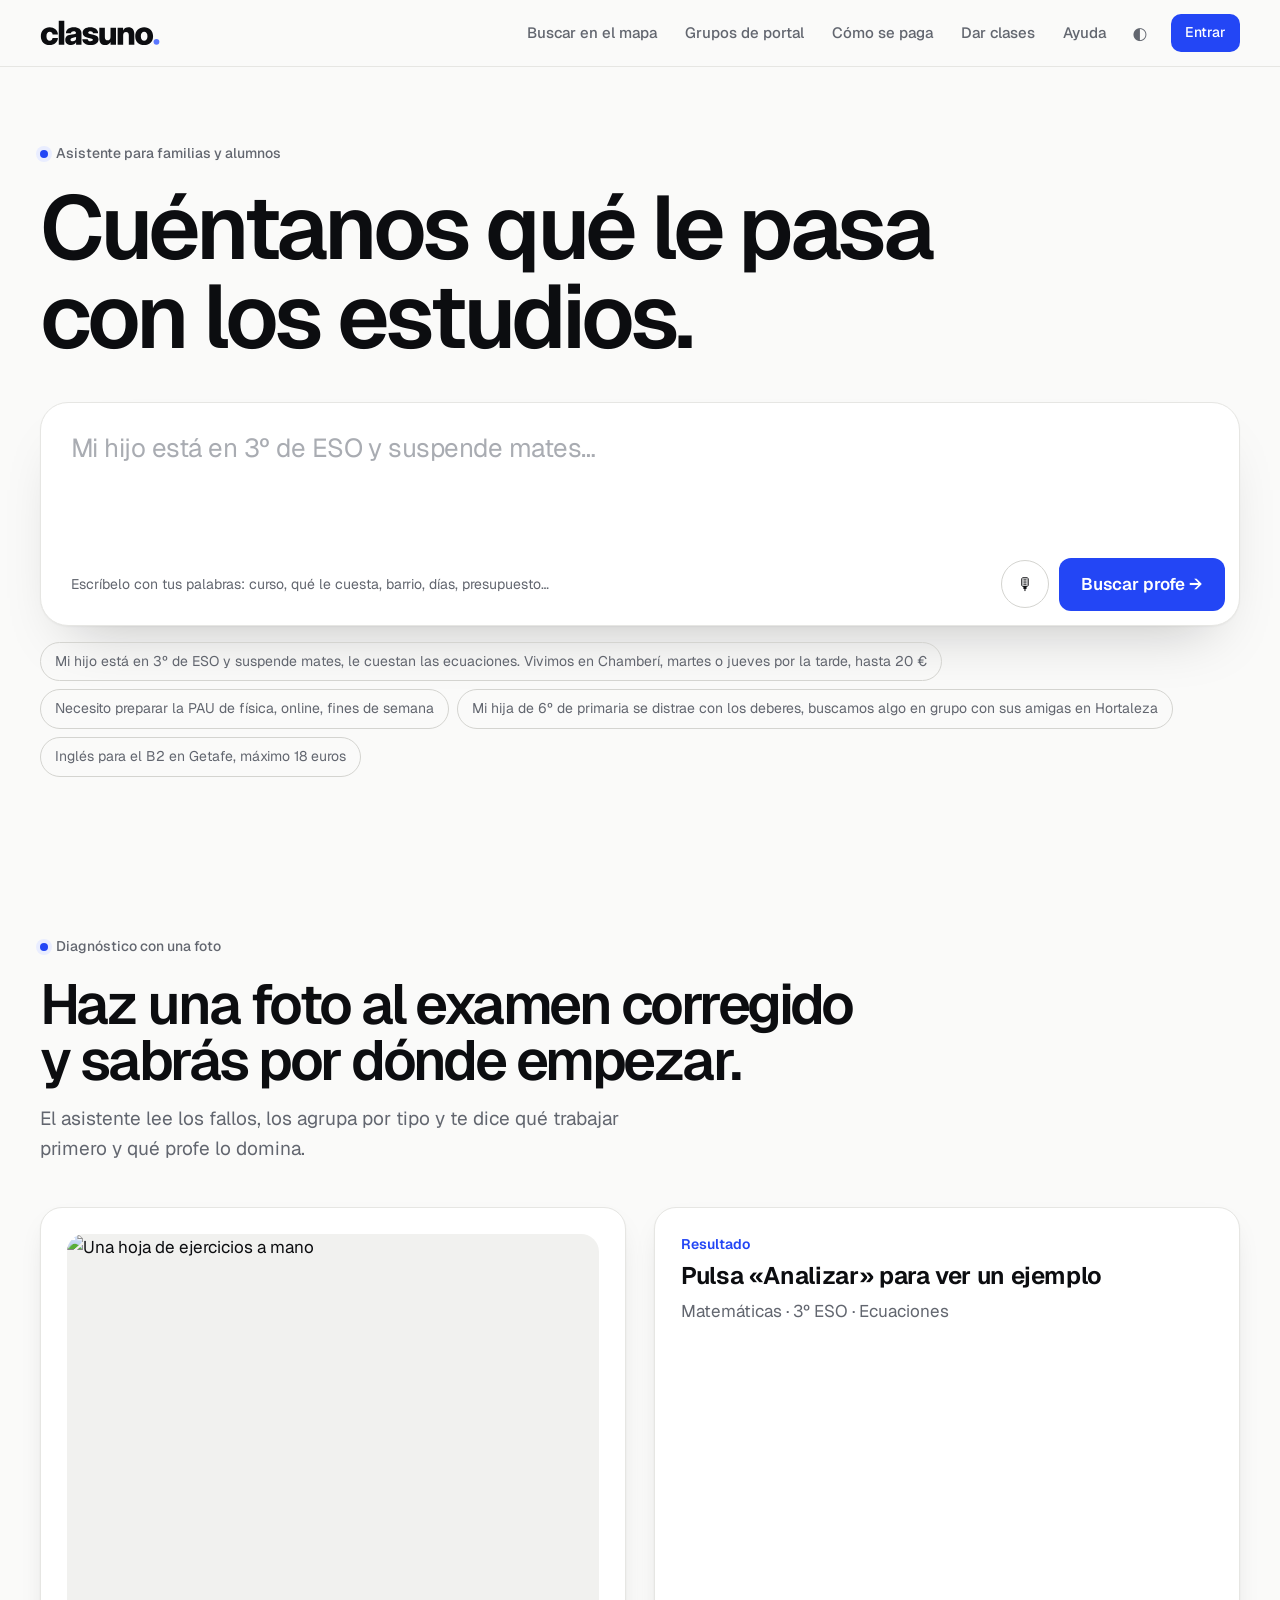
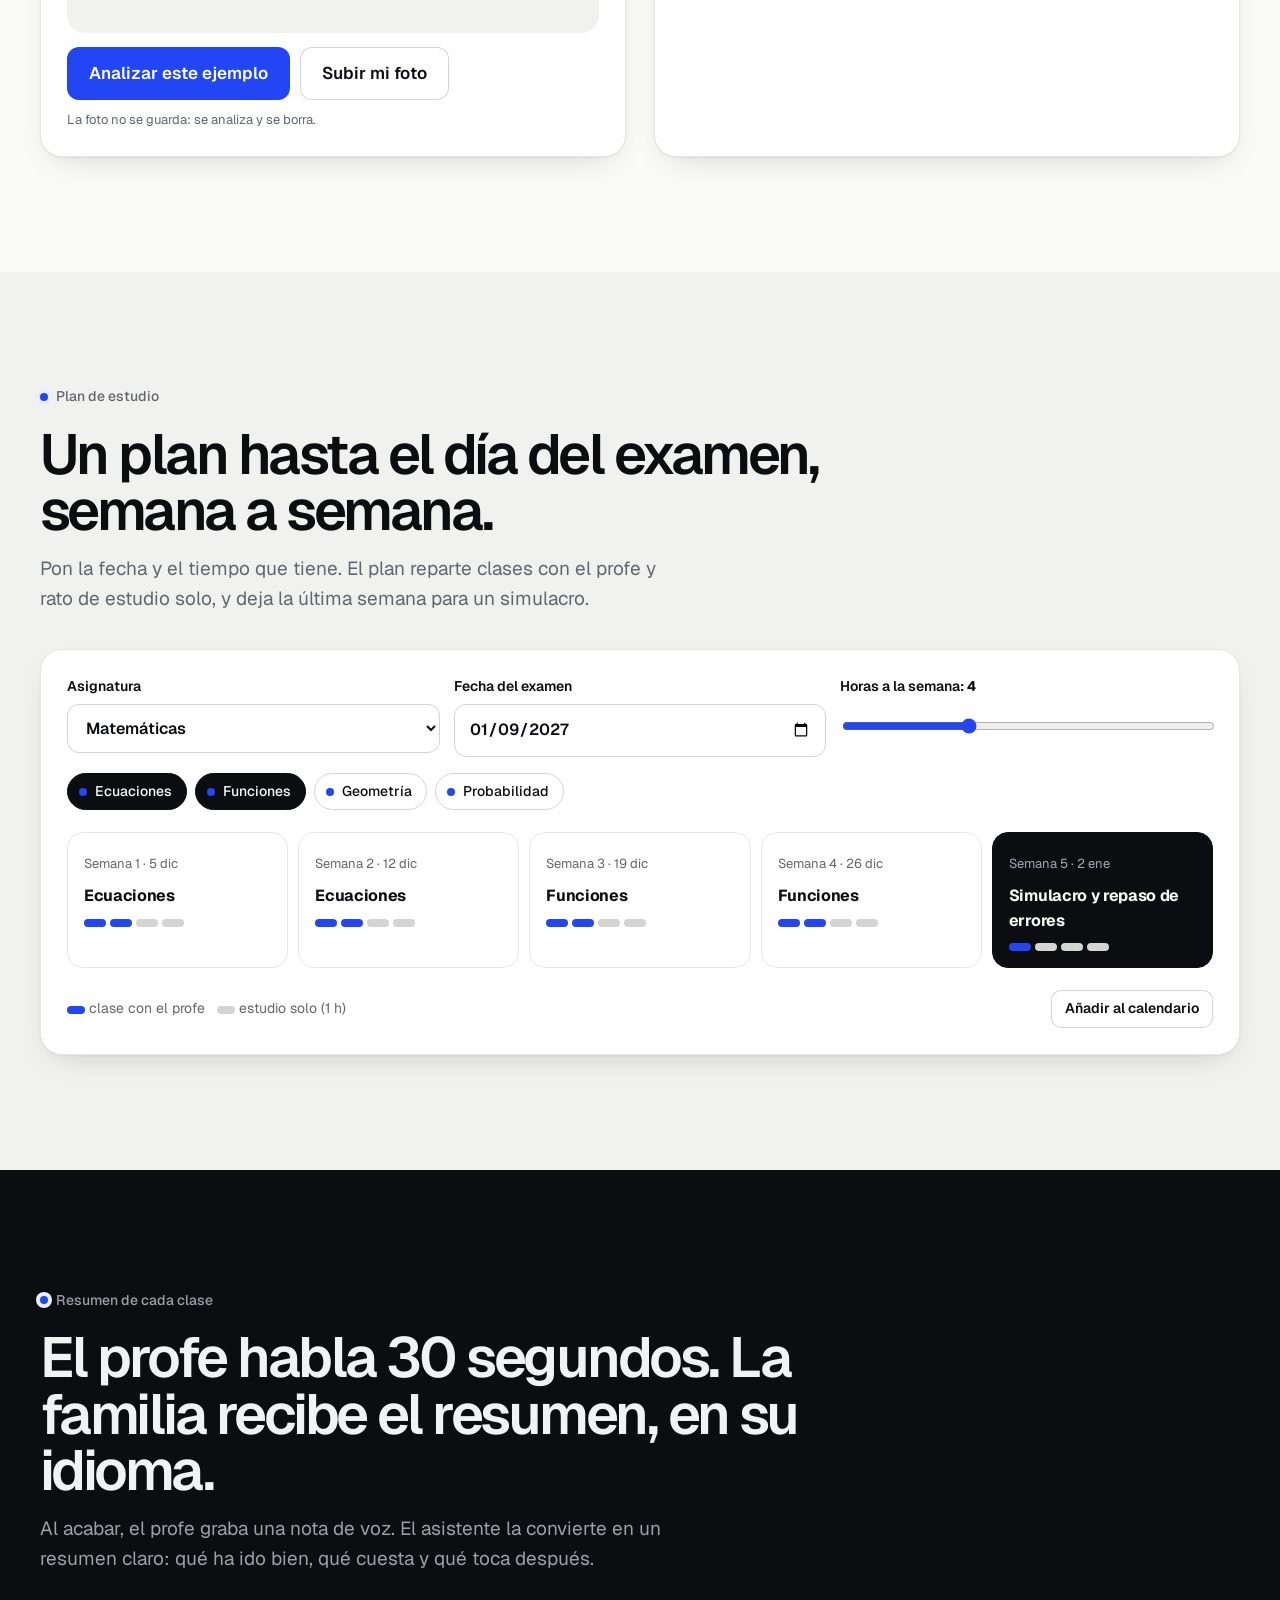
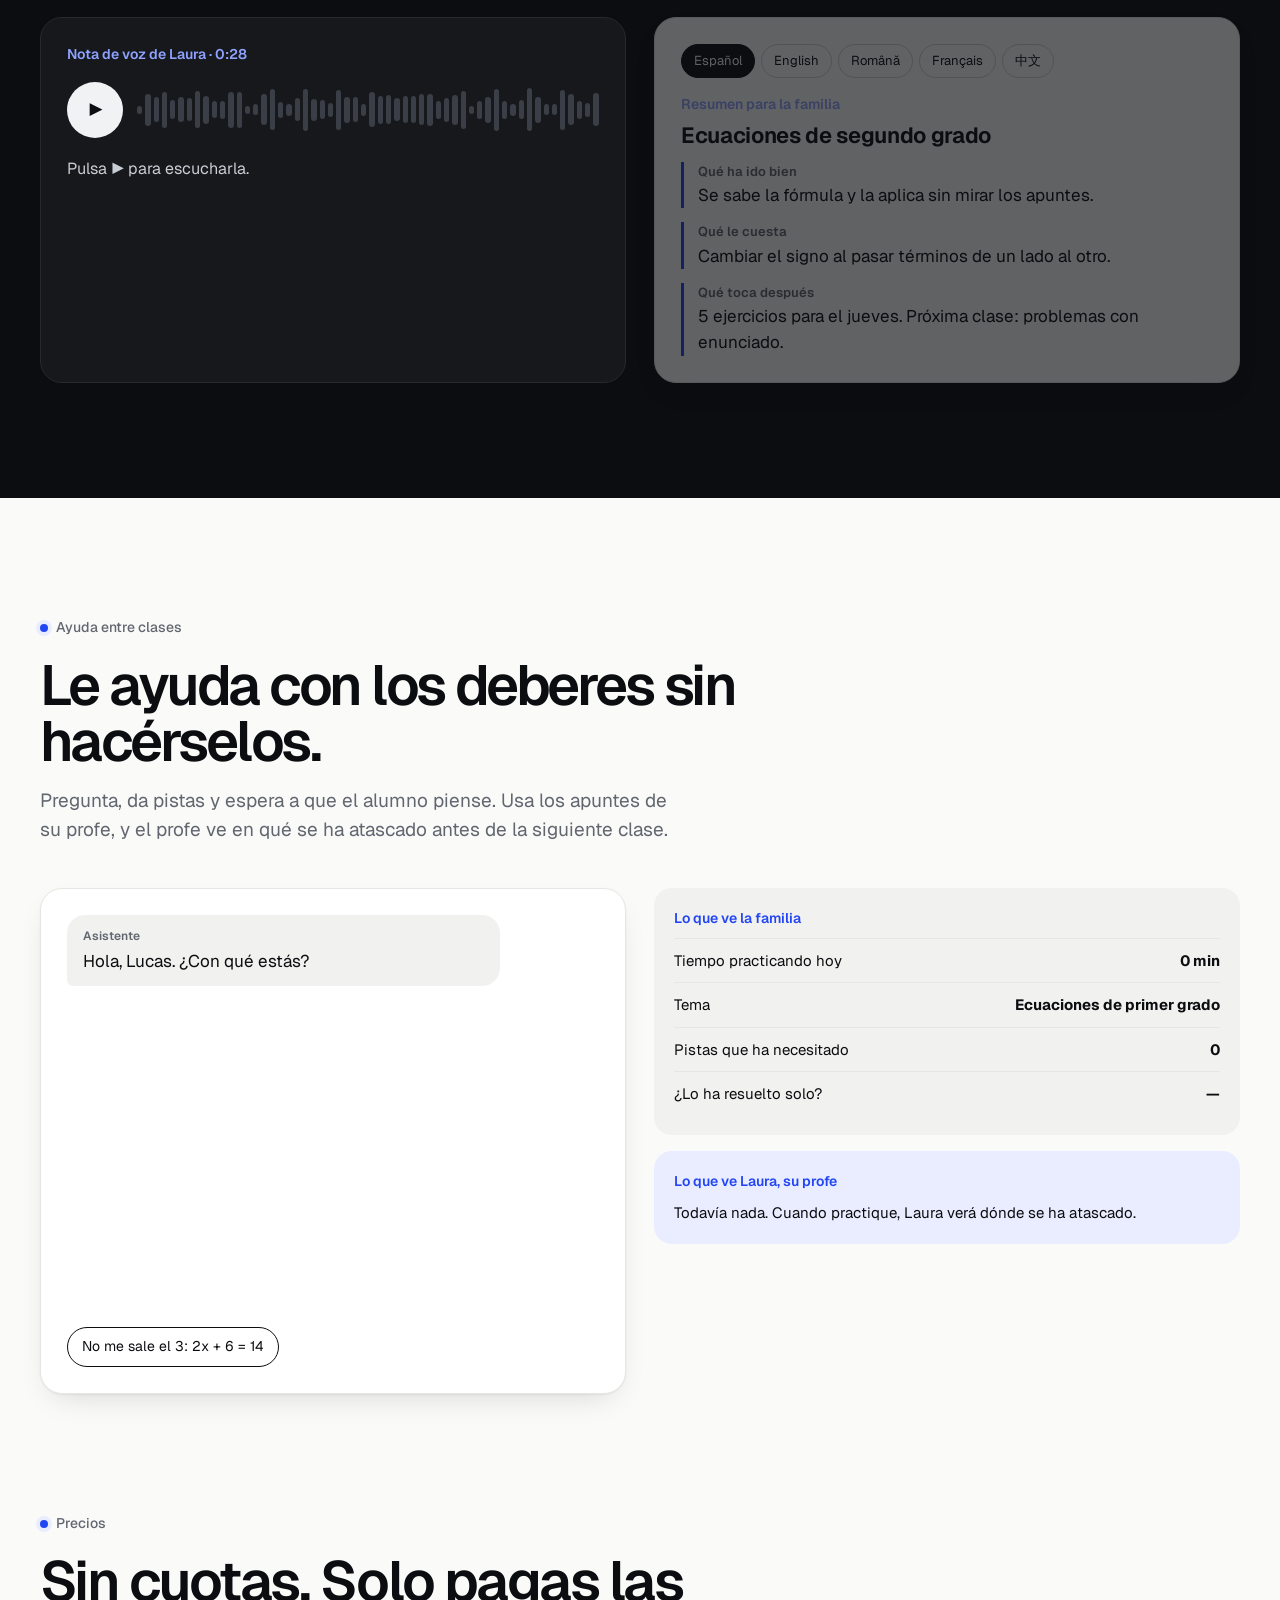
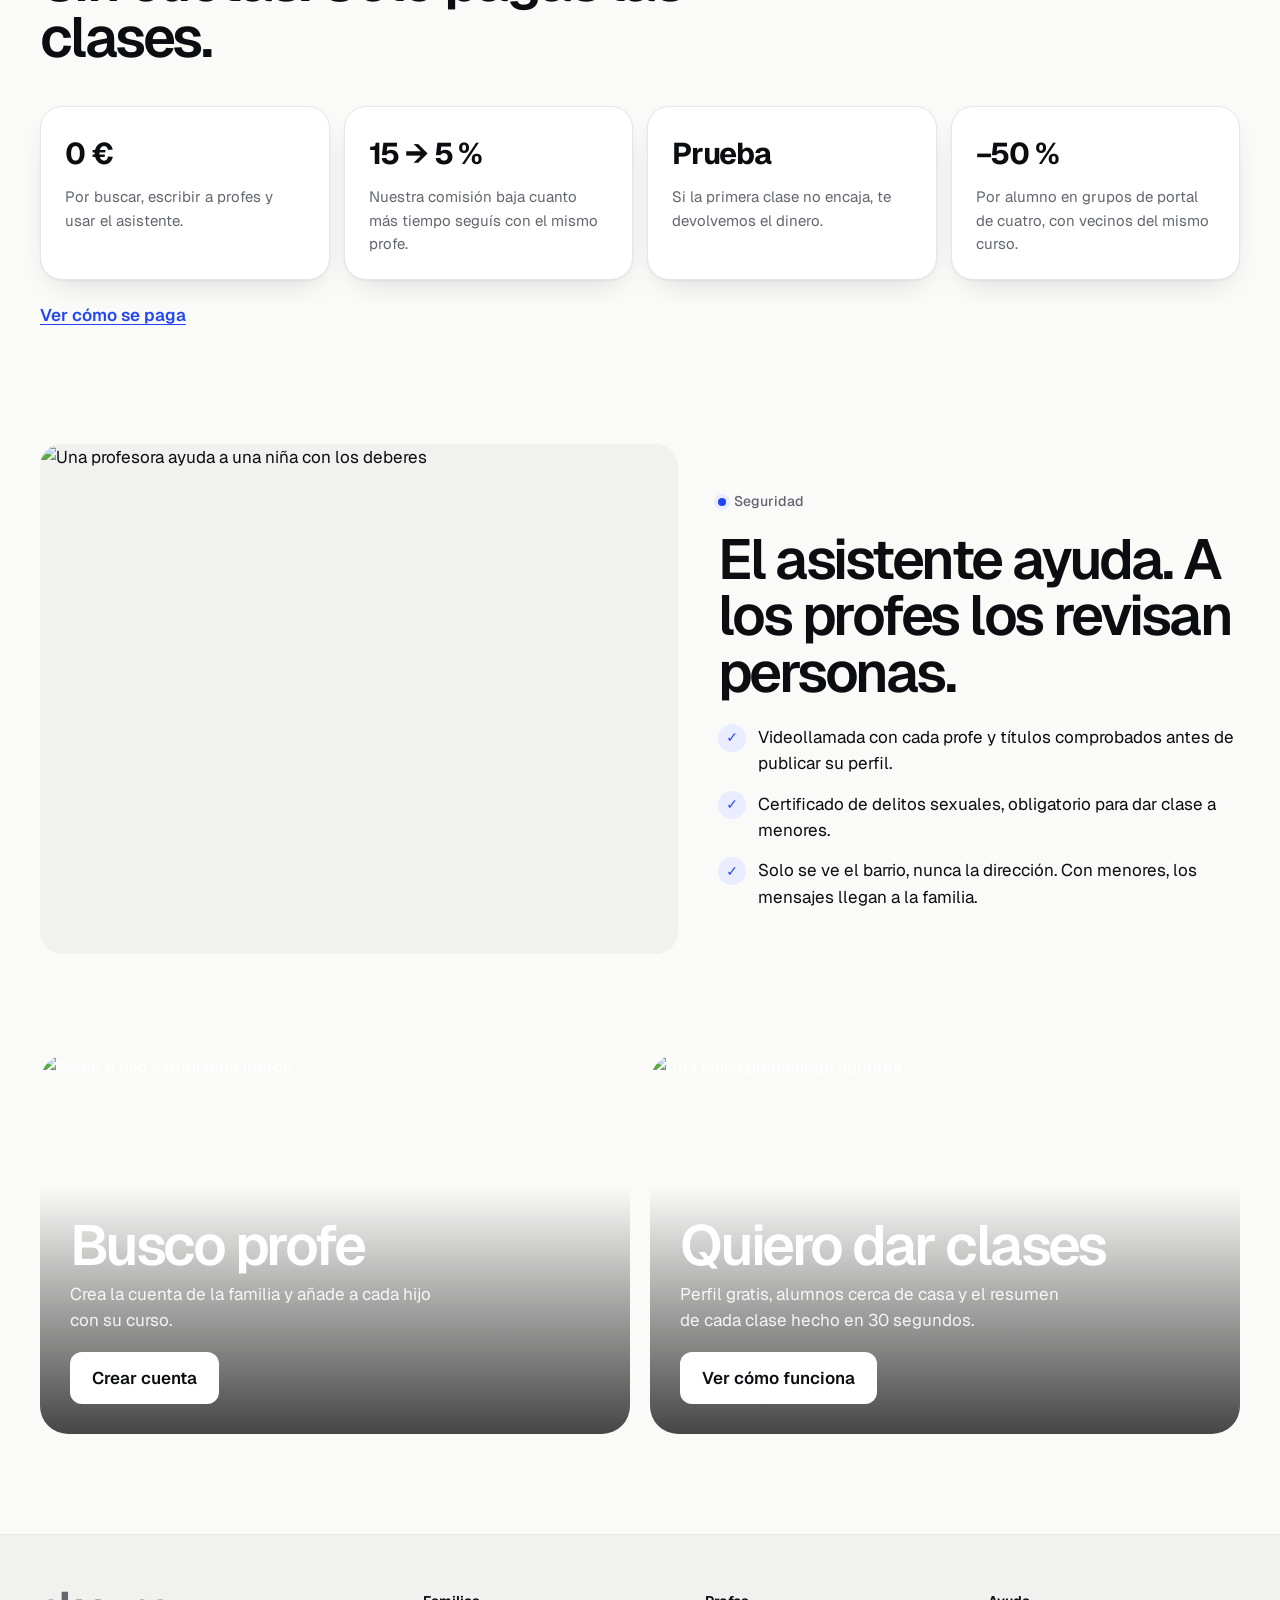
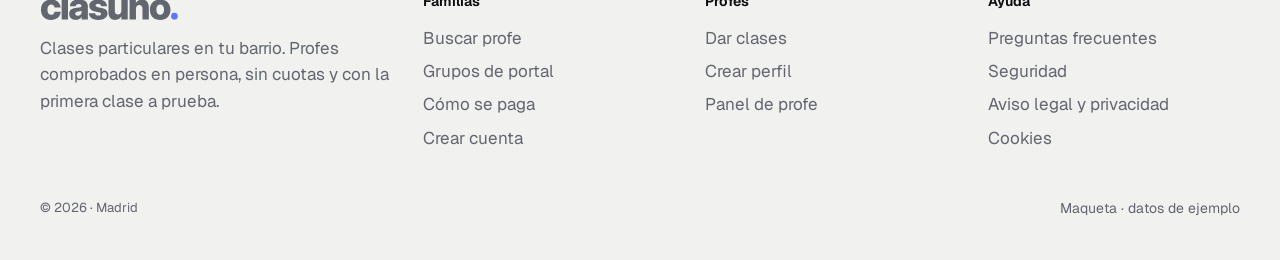
==== web/index.html @ 97063cb4 "Logo de Clasuno en la web: cabecera, pie y favicon - El logotipo sustituye al hueco «nombre» en la c" ====
<!doctype html>
<html lang="es">
<head>
<meta charset="utf-8">
<meta name="viewport" content="width=device-width, initial-scale=1">
<title>Clases particulares con asistente</title>
<meta name="description" content="Cuéntanos qué le pasa con los estudios y te proponemos profes de tu barrio, un plan hasta el examen y un resumen después de cada clase.">
<link rel="preconnect" href="https://fonts.googleapis.com"><link rel="preconnect" href="https://fonts.gstatic.com" crossorigin>
<link href="https://fonts.googleapis.com/css2?family=Geist:wght@300..800&display=swap" rel="stylesheet">
<link rel="stylesheet" href="https://cdnjs.cloudflare.com/ajax/libs/leaflet/1.9.4/leaflet.min.css">
<link rel="icon" href="assets/marca/icono.svg" type="image/svg+xml"><link rel="icon" href="assets/marca/icono-32.png" sizes="32x32"><link rel="apple-touch-icon" href="assets/marca/icono-apple.png"><meta name="theme-color" content="#0B0C0E">
<link rel="stylesheet" href="assets/estilo.css">
<style>
.etq-ia{display:inline-flex;align-items:center;gap:8px;font-size:14px;font-weight:500;color:var(--tinta-2);margin-bottom:18px}
.etq-ia i{width:8px;height:8px;border-radius:50%;background:var(--butano);box-shadow:0 0 0 4px var(--butano-claro)}
.seccion h2{max-width:820px}
.entradilla{font-size:19px;color:var(--tinta-2);max-width:640px;margin-top:16px}

/* ---------- 1. Consola ---------- */
.consola{padding:72px 0 40px}
.consola h1{max-width:980px}
.caja-ia{margin-top:40px;background:var(--hoja);border:1px solid var(--linea);border-radius:28px;box-shadow:0 1px 2px rgba(12,13,16,.04),0 30px 60px -30px rgba(12,13,16,.25);transition:border-color .2s,box-shadow .2s}
.caja-ia:focus-within{border-color:var(--butano);box-shadow:0 0 0 5px var(--butano-claro),0 30px 60px -30px rgba(12,13,16,.25)}
.caja-ia textarea{display:block;width:100%;border:0;background:transparent;resize:none;padding:28px 30px 10px;font-size:clamp(19px,2.2vw,26px);line-height:1.35;letter-spacing:-.02em;min-height:130px;outline:none}
.caja-ia textarea::placeholder{color:#A9ACB2}
.pie-ia{display:flex;justify-content:space-between;align-items:center;gap:14px;padding:12px 14px 14px 30px;flex-wrap:wrap}
.pie-ia small{color:var(--tinta-2);font-size:14px}
.ejemplos{display:flex;gap:8px;flex-wrap:wrap;margin-top:16px}
.ejemplos button{border:1px solid var(--linea-2);background:transparent;border-radius:99px;padding:8px 14px;font-size:14px;color:var(--tinta-2);transition:all .15s}
.ejemplos button:hover{color:var(--tinta);border-color:var(--tinta);background:var(--hoja)}
.voz{width:48px;height:48px;border-radius:50%;border:1px solid var(--linea-2);background:var(--hoja);display:grid;place-items:center}
.voz.grabando{background:#E5484D;border-color:#E5484D;color:#fff;animation:late 1s infinite}
@keyframes late{50%{transform:scale(1.08)}}

/* Resultado */
.resultado{display:grid;grid-template-columns:340px 1fr;gap:20px;margin-top:22px}
.resultado[hidden]{display:none}
.pasos-ia{list-style:none;margin:0;padding:0;display:grid;gap:10px;font-size:15px}
.pasos-ia li{display:flex;gap:10px;align-items:center;color:var(--tinta-2);opacity:.35;transition:opacity .3s}
.pasos-ia li.on{opacity:1}
.pasos-ia em{font-style:normal}
.pasos-ia li.ok{color:var(--tinta);opacity:1}
.pasos-ia li span{width:20px;height:20px;border-radius:50%;border:1.5px solid currentColor;display:grid;place-items:center;font-size:11px;flex:none}
.pasos-ia li.on:not(.ok) span{border-color:var(--butano);border-top-color:transparent;animation:gira .7s linear infinite}
.pasos-ia li.ok span{background:var(--tinta);border-color:var(--tinta);color:var(--papel)}
@keyframes gira{to{transform:rotate(360deg)}}
.entendido{padding:22px}
.entendido h3{font-size:16px;margin-bottom:14px}
.dato-ia{display:grid;grid-template-columns:110px 1fr;gap:10px;padding:9px 0;border-top:1px solid var(--linea);font-size:15px;opacity:0;transform:translateX(-8px);transition:all .35s}
.dato-ia.ver{opacity:1;transform:none}
.dato-ia span{color:var(--tinta-2)}
.dato-ia b{font-weight:550}
.dato-ia b.vacio{color:#B4B7BD;font-weight:400}
.coincidencias{display:grid;gap:14px}
.mapa-res .mapa-caja{aspect-ratio:auto;height:240px}
.match{padding:20px;display:grid;grid-template-columns:56px 1fr auto;gap:16px;align-items:start;opacity:0;transform:translateY(14px);transition:all .5s cubic-bezier(.2,.8,.2,1)}
.match.ver{opacity:1;transform:none}
.match ul{list-style:none;padding:0;margin:10px 0 0;display:grid;gap:4px;font-size:14.5px;color:var(--tinta-2)}
.match li::before{content:"✓";color:var(--ok);font-weight:700;margin-right:8px}
.encaje{text-align:right;min-width:92px}
.encaje b{font-size:30px;letter-spacing:-.04em;display:block;line-height:1}
.encaje small{color:var(--tinta-2);font-size:12px}
.barra-enc{height:6px;border-radius:9px;background:var(--papel-2);margin-top:8px;overflow:hidden}
.barra-enc i{display:block;height:100%;width:0;background:var(--butano);transition:width 1s cubic-bezier(.2,.8,.2,1)}
.acciones-match{display:flex;gap:8px;margin-top:14px;flex-wrap:wrap}
@media (max-width:960px){.resultado{grid-template-columns:1fr}.match{grid-template-columns:48px 1fr}.encaje{grid-column:1/-1;text-align:left;display:flex;gap:12px;align-items:baseline}.encaje .barra-enc{flex:1}}

/* ---------- Bloques de función ---------- */
.funcion{display:grid;grid-template-columns:1fr 1fr;gap:28px;margin-top:44px;align-items:stretch}
.panel-f{padding:26px;position:relative;overflow:hidden}
.numero-f{font-size:14px;font-weight:600;color:var(--butano);margin-bottom:8px}
@media (max-width:960px){.funcion{grid-template-columns:1fr}}

/* 2. Examen */
.foto-examen{position:relative;border-radius:18px;overflow:hidden;aspect-ratio:4/3;background:var(--papel-2)}
.foto-examen img{width:100%;height:100%;object-fit:cover}
.marca-err{position:absolute;border:2px solid #E5484D;border-radius:8px;background:rgba(229,72,77,.08);opacity:0;transform:scale(1.15);transition:all .4s cubic-bezier(.2,1.2,.4,1)}
.marca-err.ver{opacity:1;transform:none}
.marca-err span{position:absolute;left:-2px;top:-26px;background:#E5484D;color:#fff;font-size:12px;font-weight:600;padding:2px 8px;border-radius:6px;white-space:nowrap}
.analiza{position:absolute;left:0;right:0;height:2px;background:var(--butano);top:0;opacity:0}
.analiza.on{opacity:1;animation:barrido 1.6s ease-in-out}
@keyframes barrido{from{top:0}to{top:100%}}
.subir{display:flex;gap:10px;margin-top:14px;flex-wrap:wrap}
.tipo-err{display:grid;grid-template-columns:1fr auto;gap:6px 14px;align-items:center;margin-top:14px}
.tipo-err i{grid-column:1/-1;height:8px;border-radius:9px;background:var(--papel-2);overflow:hidden;display:block}
.tipo-err i span{display:block;height:100%;width:0;background:#E5484D;border-radius:9px;transition:width .8s cubic-bezier(.2,.8,.2,1)}

/* 3. Plan */
.controles-plan{display:grid;grid-template-columns:1fr 1fr 1fr;gap:14px}
.temas{display:flex;gap:8px;flex-wrap:wrap;margin-top:16px}
.linea-plan{display:grid;grid-auto-flow:column;grid-auto-columns:minmax(170px,1fr);gap:10px;overflow-x:auto;margin-top:22px;padding-bottom:10px}
.semana-p{border:1px solid var(--linea);border-radius:16px;padding:16px;background:var(--hoja);animation:aparecePlan .5s both cubic-bezier(.2,.8,.2,1)}
.semana-p.ultima{background:var(--tinta);color:var(--papel);border-color:var(--tinta)}
.semana-p small{color:var(--tinta-2);font-size:13px}
.semana-p.ultima small{color:#A2A8B2}
.semana-p b{display:block;margin:8px 0 10px;font-size:16px;letter-spacing:-.02em}
.semana-p .pz{display:flex;gap:4px;flex-wrap:wrap}
.semana-p .pz i{height:8px;width:22px;border-radius:9px;background:var(--butano)}
.semana-p .pz i.solo{background:var(--linea-2)}
@keyframes aparecePlan{from{opacity:0;transform:translateY(12px)}}
@media (max-width:700px){.controles-plan{grid-template-columns:1fr}}

/* 4. Resumen de voz */
.oscura{background:#0C0D10;color:#F1F2F4}
.oscura .suave,.oscura .entradilla{color:#9BA0A9}
.oscura .numero-f{color:#8EA2FF}
.oscura .hoja{color:var(--tinta)}
.tarjeta-osc{background:#16181C;border:1px solid #26292F;border-radius:22px;padding:26px}
.reproductor{display:flex;gap:14px;align-items:center;margin-top:16px}
.play{width:56px;height:56px;border-radius:50%;border:0;background:#F1F2F4;color:#0C0D10;font-size:18px;flex:none}
.ondas{flex:1;display:flex;align-items:center;gap:3px;height:44px}
.ondas i{flex:1;background:#3A3E46;border-radius:9px;transition:background .15s}
.ondas i.on{background:#8EA2FF}
.transcripcion{margin-top:18px;font-size:16px;line-height:1.6;color:#C9CDD4;min-height:100px}
.idiomas{display:flex;gap:6px;flex-wrap:wrap;margin-bottom:16px}
.idiomas button{border:1px solid var(--linea-2);background:transparent;border-radius:99px;padding:6px 12px;font-size:13px}
.idiomas button[aria-pressed="true"]{background:var(--tinta);color:var(--papel);border-color:var(--tinta)}
.informe-ia .tres-i{display:grid;gap:14px;margin-top:16px}
.informe-ia .tres-i div{border-left:3px solid var(--butano);padding-left:14px}
.informe-ia .tres-i p:first-child{font-size:13px;color:var(--tinta-2);font-weight:600}
.informe-ia{transition:opacity .3s}
.informe-ia.vacio{opacity:.35}

/* 5. Tutor */
.chat-t{display:flex;flex-direction:column;gap:10px;height:400px;overflow-y:auto;padding-right:4px;scroll-behavior:smooth}
.bocadillo{max-width:82%;padding:12px 16px;border-radius:18px;background:var(--papel-2);animation:aparecePlan .35s both}
.bocadillo.yo{align-self:flex-end;background:var(--tinta);color:var(--papel);border-bottom-right-radius:6px}
.bocadillo.asis{border-bottom-left-radius:6px}
.bocadillo .quien{display:block;font-size:12px;color:var(--tinta-2);margin-bottom:2px;font-weight:600}
.respuestas{display:flex;gap:8px;flex-wrap:wrap;margin-top:12px}
.respuestas button{border:1px solid var(--tinta);background:var(--hoja);border-radius:99px;padding:8px 14px;font-size:14px}
.respuestas button:hover{background:var(--tinta);color:var(--papel)}
.escribiendo-t{display:inline-flex;gap:4px;padding:14px 16px;background:var(--papel-2);border-radius:18px;align-self:flex-start}
.escribiendo-t i{width:6px;height:6px;border-radius:50%;background:var(--tinta-2);animation:pt 1s infinite}
.escribiendo-t i:nth-child(2){animation-delay:.15s}.escribiendo-t i:nth-child(3){animation-delay:.3s}
@keyframes pt{50%{opacity:.2}}
.vista-familia{background:var(--papel-2);border-radius:18px;padding:20px}
.vista-familia .fila-vf{display:flex;justify-content:space-between;padding:10px 0;border-top:1px solid var(--linea);font-size:15px}

/* Modelo */
.hechos{display:grid;grid-template-columns:repeat(4,1fr);gap:14px;margin-top:40px}
.hechos .hoja{padding:24px}
.hechos b{display:block;font-size:30px;letter-spacing:-.04em;margin-bottom:8px}
.hechos p{color:var(--tinta-2);font-size:15px}
@media (max-width:900px){.hechos{grid-template-columns:1fr 1fr}}
@media (max-width:520px){.hechos{grid-template-columns:1fr}}

/* Personas */
.personas{display:grid;grid-template-columns:1.1fr .9fr;gap:40px;align-items:center}
.personas .foto{aspect-ratio:5/4}
.personas ul{list-style:none;padding:0;margin:24px 0 0;display:grid;gap:14px}
.personas li{display:grid;grid-template-columns:28px 1fr;gap:12px}
.personas li::before{content:"✓";width:28px;height:28px;border-radius:50%;background:var(--butano-claro);color:var(--butano);display:grid;place-items:center;font-weight:700;font-size:14px}
@media (max-width:900px){.personas{grid-template-columns:1fr}}

/* Puertas */
.puertas{display:grid;grid-template-columns:1fr 1fr;gap:20px}
.puerta{position:relative;border-radius:28px;overflow:hidden;min-height:380px;display:flex;align-items:flex-end;text-decoration:none;color:#fff}
.puerta img{position:absolute;inset:0;width:100%;height:100%;object-fit:cover;transition:transform .8s cubic-bezier(.2,.8,.2,1)}
.puerta::after{content:"";position:absolute;inset:0;background:linear-gradient(transparent 35%,rgba(0,0,0,.72))}
.puerta:hover img{transform:scale(1.04)}
.puerta div{position:relative;z-index:1;padding:30px}
.puerta p{margin:8px 0 18px;opacity:.9;max-width:380px}
.puerta .boton{background:#fff;color:#0C0D10}
@media (max-width:800px){.puertas{grid-template-columns:1fr}.puerta{min-height:320px}}
</style>
</head>
<body>
<main>
  <!-- 1. Consola -->
  <section class="consola">
    <div class="envoltura">
      <p class="etq-ia"><i></i>Asistente para familias y alumnos</p>
      <h1>Cuéntanos qué le pasa con los estudios.</h1>
      <form class="caja-ia" id="fIA">
        <label for="texto" class="oculto">Qué necesitáis</label>
        <textarea id="texto" rows="3" placeholder=""></textarea>
        <div class="pie-ia">
          <small>Escríbelo con tus palabras: curso, qué le cuesta, barrio, días, presupuesto…</small>
          <div style="display:flex;gap:10px;align-items:center">
            <button class="voz" type="button" id="voz" aria-label="Dictar con la voz">🎙</button>
            <button class="boton" id="buscarIA">Buscar profe →</button>
          </div>
        </div>
      </form>
      <div class="ejemplos" id="ejemplos">
        <button type="button">Mi hijo está en 3º de ESO y suspende mates, le cuestan las ecuaciones. Vivimos en Chamberí, martes o jueves por la tarde, hasta 20 €</button>
        <button type="button">Necesito preparar la PAU de física, online, fines de semana</button>
        <button type="button">Mi hija de 6º de primaria se distrae con los deberes, buscamos algo en grupo con sus amigas en Hortaleza</button>
        <button type="button">Inglés para el B2 en Getafe, máximo 18 euros</button>
      </div>

      <div class="resultado" id="resultado" hidden>
        <div style="display:grid;gap:14px;align-content:start">
          <div class="hoja entendido">
            <ol class="pasos-ia" id="pasosIA">
              <li><span></span><em>Leyendo lo que has escrito</em></li>
              <li><span></span><em>Buscando entre <b id="nProfes">23</b> profes revisados</em></li>
              <li><span></span><em>Comprobando horarios y distancia</em></li>
            </ol>
          </div>
          <div class="hoja entendido">
            <h3>Lo que he entendido</h3>
            <div id="entendido"></div>
            <button class="enlace-btn" type="button" id="corregir" style="margin-top:12px;font-size:14px">Corregir algo</button>
          </div>
        </div>
        <div class="coincidencias">
          <div class="mapa-res" id="mapaResCaja" hidden><div id="mapaRes"></div></div>
          <div id="matches" style="display:grid;gap:14px"></div>
        </div>
      </div>
    </div>
  </section>

  <!-- 2. Foto del examen -->
  <section class="seccion">
    <div class="envoltura">
      <p class="etq-ia"><i></i>Diagnóstico con una foto</p>
      <h2>Haz una foto al examen corregido y sabrás por dónde empezar.</h2>
      <p class="entradilla">El asistente lee los fallos, los agrupa por tipo y te dice qué trabajar primero y qué profe lo domina.</p>
      <div class="funcion">
        <div class="hoja panel-f">
          <div class="foto-examen" id="fotoExamen">
            <img id="imgExamen" src="https://images.unsplash.com/photo-1621356986575-05811227a42e?auto=format&fit=crop&w=1100&q=70" alt="Una hoja de ejercicios a mano">
            <div class="analiza" id="barrido"></div>
          </div>
          <div class="subir">
            <button class="boton" type="button" id="analizar">Analizar este ejemplo</button>
            <label class="boton sec" style="cursor:pointer">Subir mi foto<input type="file" accept="image/*" id="subirExamen" class="oculto"></label>
          </div>
          <p class="suave" style="font-size:13px;margin-top:10px">La foto no se guarda: se analiza y se borra.</p>
        </div>
        <div class="hoja panel-f" id="diag">
          <p class="numero-f">Resultado</p>
          <h3 id="diagTitulo" style="font-size:24px">Pulsa «Analizar» para ver un ejemplo</h3>
          <div id="diagCuerpo" class="suave" style="margin-top:10px">Matemáticas · 3º ESO · Ecuaciones</div>
        </div>
      </div>
    </div>
  </section>

  <!-- 3. Plan -->
  <section class="seccion" style="background:var(--papel-2);padding-top:clamp(64px,9vw,110px)">
    <div class="envoltura">
      <p class="etq-ia"><i></i>Plan de estudio</p>
      <h2>Un plan hasta el día del examen, semana a semana.</h2>
      <p class="entradilla">Pon la fecha y el tiempo que tiene. El plan reparte clases con el profe y rato de estudio solo, y deja la última semana para un simulacro.</p>
      <div class="hoja panel-f" style="margin-top:36px">
        <div class="controles-plan">
          <label class="campo"><span>Asignatura</span><select class="entrada" id="pAsig"></select></label>
          <label class="campo"><span>Fecha del examen</span><input class="entrada" type="date" id="pFecha"></label>
          <label class="campo"><span>Horas a la semana: <b id="pHorasTxt">4</b></span><input type="range" id="pHoras" min="2" max="8" value="4" style="margin-top:14px"></label>
        </div>
        <div class="temas" id="pTemas"></div>
        <div class="linea-plan" id="lineaPlan"></div>
        <div style="display:flex;justify-content:space-between;align-items:center;gap:14px;flex-wrap:wrap;margin-top:12px">
          <p class="suave" style="font-size:14px"><span style="display:inline-block;width:18px;height:8px;border-radius:9px;background:var(--butano);vertical-align:middle"></span> clase con el profe &nbsp; <span style="display:inline-block;width:18px;height:8px;border-radius:9px;background:var(--linea-2);vertical-align:middle"></span> estudio solo (1 h)</p>
          <button class="boton sec peq" type="button" onclick="U.tostada('Plan añadido a tu calendario')">Añadir al calendario</button>
        </div>
      </div>
    </div>
  </section>

  <!-- 4. Nota de voz → resumen -->
  <section class="seccion oscura">
    <div class="envoltura">
      <p class="etq-ia" style="color:#9BA0A9"><i></i>Resumen de cada clase</p>
      <h2>El profe habla 30 segundos. La familia recibe el resumen, en su idioma.</h2>
      <p class="entradilla">Al acabar, el profe graba una nota de voz. El asistente la convierte en un resumen claro: qué ha ido bien, qué cuesta y qué toca después.</p>
      <div class="funcion">
        <div class="tarjeta-osc">
          <p class="numero-f">Nota de voz de Laura · 0:28</p>
          <div class="reproductor"><button class="play" type="button" id="play" aria-label="Reproducir">▶</button><div class="ondas" id="ondas"></div></div>
          <p class="transcripcion" id="transcripcion">Pulsa ▶ para escucharla.</p>
        </div>
        <div class="hoja panel-f informe-ia vacio" id="informeIA">
          <div class="idiomas" id="idiomas"></div>
          <p class="numero-f" id="infCab">Resumen para la familia</p>
          <h3 id="infTema" style="font-size:22px">Ecuaciones de segundo grado</h3>
          <div class="tres-i" id="infTres"></div>
        </div>
      </div>
    </div>
  </section>

  <!-- 5. Tutor entre clases -->
  <section class="seccion">
    <div class="envoltura">
      <p class="etq-ia"><i></i>Ayuda entre clases</p>
      <h2>Le ayuda con los deberes sin hacérselos.</h2>
      <p class="entradilla">Pregunta, da pistas y espera a que el alumno piense. Usa los apuntes de su profe, y el profe ve en qué se ha atascado antes de la siguiente clase.</p>
      <div class="funcion">
        <div class="hoja panel-f">
          <div class="chat-t" id="chatT"></div>
          <div class="respuestas" id="respT"></div>
        </div>
        <div style="display:grid;gap:16px;align-content:start">
          <div class="vista-familia">
            <p class="numero-f">Lo que ve la familia</p>
            <div class="fila-vf"><span>Tiempo practicando hoy</span><b id="vfTiempo">0 min</b></div>
            <div class="fila-vf"><span>Tema</span><b>Ecuaciones de primer grado</b></div>
            <div class="fila-vf"><span>Pistas que ha necesitado</span><b id="vfPistas">0</b></div>
            <div class="fila-vf"><span>¿Lo ha resuelto solo?</span><b id="vfSolo">—</b></div>
          </div>
          <div class="vista-familia" style="background:var(--butano-claro)">
            <p class="numero-f">Lo que ve Laura, su profe</p>
            <p id="vfProfe" style="font-size:15px">Todavía nada. Cuando practique, Laura verá dónde se ha atascado.</p>
          </div>
        </div>
      </div>
    </div>
  </section>

  <!-- Modelo -->
  <section class="seccion" style="padding-top:0">
    <div class="envoltura">
      <p class="etq-ia"><i></i>Precios</p>
      <h2>Sin cuotas. Solo pagas las clases.</h2>
      <div class="hechos">
        <div class="hoja aparece"><b>0 €</b><p>Por buscar, escribir a profes y usar el asistente.</p></div>
        <div class="hoja aparece"><b>15 → 5 %</b><p>Nuestra comisión baja cuanto más tiempo seguís con el mismo profe.</p></div>
        <div class="hoja aparece"><b>Prueba</b><p>Si la primera clase no encaja, te devolvemos el dinero.</p></div>
        <div class="hoja aparece"><b>−50 %</b><p>Por alumno en grupos de portal de cuatro, con vecinos del mismo curso.</p></div>
      </div>
      <p style="margin-top:22px"><a class="enlace-btn" href="como-se-paga.html">Ver cómo se paga</a></p>
    </div>
  </section>

  <!-- Personas -->
  <section class="envoltura" style="padding-bottom:100px">
    <div class="personas">
      <div class="foto aparece"><img src="https://images.unsplash.com/photo-1758525861793-9258e09708e2?auto=format&fit=crop&w=1200&q=70" alt="Una profesora ayuda a una niña con los deberes" loading="lazy"></div>
      <div>
        <p class="etq-ia"><i></i>Seguridad</p>
        <h2>El asistente ayuda. A los profes los revisan personas.</h2>
        <ul>
          <li>Videollamada con cada profe y títulos comprobados antes de publicar su perfil.</li>
          <li>Certificado de delitos sexuales, obligatorio para dar clase a menores.</li>
          <li>Solo se ve el barrio, nunca la dirección. Con menores, los mensajes llegan a la familia.</li>
        </ul>
      </div>
    </div>
  </section>

  <section class="envoltura" style="padding-bottom:60px">
    <div class="puertas">
      <a class="puerta" href="entrar.html?alta=familia">
        <img src="https://images.unsplash.com/photo-1758687126375-e2c1683219e9?auto=format&fit=crop&w=1100&q=70" alt="Padre e hijo estudiando juntos" loading="lazy">
        <div><h2>Busco profe</h2><p>Crea la cuenta de la familia y añade a cada hijo con su curso.</p><span class="boton">Crear cuenta</span></div>
      </a>
      <a class="puerta" href="dar-clases.html">
        <img src="https://images.unsplash.com/photo-1517971129774-8a2b38fa128e?auto=format&fit=crop&w=1100&q=70" alt="Una chica preparando apuntes" loading="lazy">
        <div><h2>Quiero dar clases</h2><p>Perfil gratis, alumnos cerca de casa y el resumen de cada clase hecho en 30 segundos.</p><span class="boton">Ver cómo funciona</span></div>
      </a>
    </div>
  </section>
</main>

<script src="assets/datos.js"></script>
<script src="https://cdn.jsdelivr.net/npm/@supabase/supabase-js@2.49.4/dist/umd/supabase.js"></script>
<script src="assets/supa.js"></script>
<script src="assets/comun.js"></script>
<script src="https://cdnjs.cloudflare.com/ajax/libs/leaflet/1.9.4/leaflet.min.js"></script>
<script src="assets/mapa.js"></script>
<script src="assets/ia.js"></script>
<script>
D.listo.then(() => {
  const D = window.D, $ = s => document.querySelector(s), { espera } = IA;

  /* ---------- 1. Consola ---------- */
  const ta = $('#texto');
  // Placeholder que se escribe solo
  const EJ = ['Mi hijo está en 3º de ESO y suspende mates…', 'Necesito preparar la PAU de física, online…', 'Busco inglés para el B2 en Getafe, máximo 18 €…'];
  let ejI = 0, parado = false;
  (async function rotar() {
    while (!parado) {
      const t = EJ[ejI++ % EJ.length];
      for (let i = 1; i <= t.length && !parado; i++) { ta.placeholder = t.slice(0, i); await espera(28); }
      await espera(1800);
      for (let i = t.length; i >= 0 && !parado; i--) { ta.placeholder = t.slice(0, i); await espera(10); }
    }
  })();
  ta.addEventListener('focus', () => { parado = true; ta.placeholder = 'Escribe aquí…'; });
  ta.addEventListener('keydown', e => { if (e.key === 'Enter' && !e.shiftKey) { e.preventDefault(); $('#fIA').requestSubmit(); } });
  $('#ejemplos').onclick = e => { const b = e.target.closest('button'); if (!b) return; parado = true; ta.value = b.textContent; $('#fIA').requestSubmit(); };

  // Dictado con la voz (si el navegador lo permite)
  const Rec = window.SpeechRecognition || window.webkitSpeechRecognition;
  $('#voz').onclick = () => {
    if (!Rec) return U.tostada('Tu navegador no permite dictar. Prueba con Chrome.');
    const r = new Rec(); r.lang = 'es-ES'; r.interimResults = true;
    $('#voz').classList.add('grabando'); parado = true;
    r.onresult = ev => { ta.value = [...ev.results].map(x => x[0].transcript).join(' '); };
    r.onend = () => { $('#voz').classList.remove('grabando'); if (ta.value.trim()) $('#fIA').requestSubmit(); };
    r.start();
  };

  let mapaRes = null, ocupado = false;
  const CAMPOS = [['Asignatura', n => n.asig.map(a => D.asig(a).nombre).join(', ')], ['Curso', n => n.curso || n.nivel], ['Objetivo', n => n.objetivo], ['Le cuesta', n => n.tema],
    ['Barrio', n => n.zona && D.zona(n.zona).nombre], ['Días', n => n.dias.length ? n.dias.map(d => IA.DIA_TXT[d]).join(', ') + (n.franja ? ' por la ' + n.franja : '') : n.franja], ['Presupuesto', n => n.precioMax && `Hasta ${n.precioMax} €/h`],
    ['Clase', n => n.modo === 'online' ? 'Online' : n.modo === 'presencial' ? 'En persona' : n.grupo ? 'En grupo' : '']];

  $('#fIA').onsubmit = async e => {
    e.preventDefault(); if (ocupado) return;
    const txt = ta.value.trim(); if (!txt) { ta.focus(); return; }
    ocupado = true; parado = true;
    const res = $('#resultado'); res.hidden = false;
    res.scrollIntoView({ behavior: 'smooth', block: 'start' });
    const pasos = [...document.querySelectorAll('#pasosIA li')];
    pasos.forEach(p => p.className = '');
    $('#entendido').innerHTML = ''; $('#matches').innerHTML = ''; $('#mapaResCaja').hidden = true;
    const n = IA.interpretar(txt);
    // Paso 1
    pasos[0].classList.add('on'); await espera(650); pasos[0].classList.add('ok'); pasos[0].querySelector('span').textContent = '✓';
    $('#entendido').innerHTML = CAMPOS.map(([k, f]) => { const v = f(n); return `<div class="dato-ia"><span>${k}</span><b class="${v ? '' : 'vacio'}">${v ? U.esc(v) : 'Sin indicar'}</b></div>`; }).join('');
    for (const d of document.querySelectorAll('.dato-ia')) { d.classList.add('ver'); await espera(90); }
    // Paso 2
    pasos[1].classList.add('on'); await espera(700); pasos[1].classList.add('ok'); pasos[1].querySelector('span').textContent = '✓';
    const recs = IA.recomendar(n, 3);
    // Paso 3
    pasos[2].classList.add('on'); await espera(600); pasos[2].classList.add('ok'); pasos[2].querySelector('span').textContent = '✓';
    if (!recs.length) {
      $('#matches').innerHTML = `<div class="hoja" style="padding:26px"><h3>Ahora mismo no hay nadie que encaje del todo</h3><p class="suave" style="margin-top:8px">Te avisamos en cuanto entre un profe así. Mientras, puedes <a href="buscar.html">mirar todos en el mapa</a>.</p></div>`;
      ocupado = false; return;
    }
    // Mapa con los elegidos
    const conZona = recs.filter(r => r.p.zona);
    if (conZona.length) {
      $('#mapaResCaja').hidden = false;
      mapaRes = crearMapa($('#mapaRes'), { profes: conZona.map(r => r.p), sinOnline: true });
      if (n.zona) { mapaRes.zona(n.zona, true); mapaRes.zoom(n.zona); }
    }
    $('#matches').innerHTML = recs.map((r, i) => `
      <article class="hoja match" style="transition-delay:${i * 120}ms">
        ${U.cara(r.p)}
        <div>
          <h3><a href="profe.html?id=${r.p.id}" style="text-decoration:none">${r.p.nombre}</a></h3>
          <p class="suave" style="font-size:14px">${r.p.estudios} · ${r.p.precio} €/h</p>
          <ul>${r.por.map(x => `<li>${x}</li>`).join('')}</ul>
          <div class="acciones-match"><a class="boton peq" href="profe.html?id=${r.p.id}">Ver perfil</a><a class="boton sec peq" href="panel.html?chat=${r.p.id}">Escribirle</a></div>
        </div>
        <div class="encaje"><b data-enc="${r.encaje}">0 %</b><small>de encaje</small><div class="barra-enc"><i data-w="${r.encaje}"></i></div></div>
      </article>`).join('') + `<p class="suave" style="font-size:14px">¿Quieres ver más? <a href="buscar.html?q=${encodeURIComponent(txt)}">Ver todos los que encajan en el mapa</a></p>`;
    await espera(50);
    document.querySelectorAll('.match').forEach(m => m.classList.add('ver'));
    document.querySelectorAll('[data-enc]').forEach(b => U.contar(b, +b.dataset.enc, 1000, ' %'));
    document.querySelectorAll('[data-w]').forEach(i => i.style.width = i.dataset.w + '%');
    ocupado = false;
  };
  $('#corregir').onclick = () => { ta.focus(); ta.scrollIntoView({ behavior: 'smooth', block: 'center' }); };

  /* ---------- 2. Examen ---------- */
  const ERRORES = [
    { x: 14, y: 22, w: 30, h: 12, t: 'Signo al despejar' }, { x: 52, y: 38, w: 26, h: 11, t: 'Signo al despejar' },
    { x: 20, y: 58, w: 34, h: 12, t: 'Fórmula general' }, { x: 60, y: 70, w: 24, h: 11, t: 'Signo al despejar' }, { x: 30, y: 80, w: 22, h: 10, t: 'Sin simplificar' }
  ];
  let analizando = false;
  async function analizar(propia) {
    if (analizando) return; analizando = true;
    const caja = $('#fotoExamen');
    caja.querySelectorAll('.marca-err').forEach(m => m.remove());
    $('#diagTitulo').textContent = 'Leyendo el examen…'; $('#diagCuerpo').innerHTML = '';
    const b = $('#barrido'); b.classList.remove('on'); void b.offsetWidth; b.classList.add('on');
    await espera(1600);
    for (const e of ERRORES) {
      const m = document.createElement('div'); m.className = 'marca-err';
      m.style.cssText = `left:${e.x}%;top:${e.y}%;width:${e.w}%;height:${e.h}%`; m.innerHTML = `<span>${e.t}</span>`;
      caja.appendChild(m); await espera(30); m.classList.add('ver'); await espera(220);
    }
    const tipos = {}; ERRORES.forEach(e => tipos[e.t] = (tipos[e.t] || 0) + 1);
    $('#diagTitulo').textContent = '5 fallos: 3 son del mismo tipo';
    $('#diagCuerpo').innerHTML = `${propia ? '<p style="margin-bottom:10px;color:var(--aviso)">Esto es una demostración: con tu foto sale el resultado de ejemplo.</p>' : ''}
      <p>Matemáticas · 3º ESO · Ecuaciones de segundo grado</p>
      ${Object.entries(tipos).sort((a, b) => b[1] - a[1]).map(([t, n]) => `<div class="tipo-err"><b style="color:var(--tinta)">${t}</b><span>${n} ${n === 1 ? 'fallo' : 'fallos'}</span><i><span data-w="${n / 5 * 100}"></span></i></div>`).join('')}
      <div style="margin-top:20px;padding:16px;border-radius:14px;background:var(--butano-claro);color:var(--tinta)"><b>Por dónde empezar:</b> cambiar de lado los términos con su signo. Sabe la fórmula; lo que falla es el paso anterior. Con 2 clases suele bastar.</div>
      <p style="margin-top:16px"><a class="boton peq" href="buscar.html?asig=mat">Profes que lo trabajan</a></p>`;
    await espera(60);
    document.querySelectorAll('#diag [data-w]').forEach(s => s.style.width = s.dataset.w + '%');
    analizando = false;
  }
  $('#analizar').onclick = () => analizar(false);
  $('#subirExamen').onchange = e => { const f = e.target.files[0]; if (!f) return; $('#imgExamen').src = URL.createObjectURL(f); analizar(true); };

  /* ---------- 3. Plan ---------- */
  const TEMAS = { mat: ['Ecuaciones', 'Funciones', 'Geometría', 'Probabilidad'], ing: ['Gramática', 'Listening', 'Writing', 'Speaking'], fyq: ['Formulación', 'Estequiometría', 'Cinemática', 'Energía'],
    len: ['Sintaxis', 'Comentario de texto', 'Literatura', 'Ortografía'], bio: ['Célula', 'Genética', 'Ecología', 'Anatomía'], his: ['Edad Moderna', 'Siglo XIX', 'Siglo XX', 'Arte'] };
  Object.keys(TEMAS).forEach(id => $('#pAsig').insertAdjacentHTML('beforeend', `<option value="${id}">${D.asig(id).nombre}</option>`));
  const f0 = new Date(); f0.setDate(f0.getDate() + 35); $('#pFecha').value = f0.toISOString().slice(0, 10);
  let temasSel = [];
  const pintarTemas = () => {
    const ts = TEMAS[$('#pAsig').value]; temasSel = ts.slice(0, 2);
    $('#pTemas').innerHTML = ts.map(t => `<button type="button" class="placa-calle" style="--c:var(--butano)" aria-pressed="${temasSel.includes(t)}" data-t="${t}">${t}</button>`).join('');
  };
  const pintarPlan = () => {
    const pl = IA.plan({ asig: $('#pAsig').value, fecha: $('#pFecha').value, horas: +$('#pHoras').value, temas: temasSel });
    $('#pHorasTxt').textContent = $('#pHoras').value;
    $('#lineaPlan').innerHTML = pl.semanas.map((s, i) => `<div class="semana-p ${s.ultima ? 'ultima' : ''}" style="animation-delay:${i * 60}ms">
      <small>Semana ${s.semana} · ${s.ini.toLocaleDateString('es-ES', { day: 'numeric', month: 'short' })}</small>
      <b>${s.tema}</b>
      <div class="pz">${'<i></i>'.repeat(s.clases)}${'<i class="solo"></i>'.repeat(s.solo)}</div></div>`).join('');
  };
  $('#pAsig').onchange = () => { pintarTemas(); pintarPlan(); };
  $('#pFecha').onchange = pintarPlan; $('#pHoras').oninput = pintarPlan;
  $('#pTemas').onclick = e => { const b = e.target.closest('[data-t]'); if (!b) return; const t = b.dataset.t; temasSel = temasSel.includes(t) ? temasSel.filter(x => x !== t) : [...temasSel, t]; b.setAttribute('aria-pressed', temasSel.includes(t)); pintarPlan(); };
  pintarTemas(); pintarPlan();

  /* ---------- 4. Nota de voz ---------- */
  const ondas = $('#ondas');
  ondas.innerHTML = Array.from({ length: 56 }, (_, i) => `<i style="height:${18 + Math.abs(Math.sin(i * .7) * 60 + Math.sin(i * 2.3) * 20)}%"></i>`).join('');
  const TRANS = 'Hoy con Lucas hemos visto ecuaciones de segundo grado. La fórmula ya se la sabe y la aplica bien. Lo que le sigue fallando es pasar términos de un lado a otro con el signo cambiado. Le he dejado cinco ejercicios de eso para el jueves. La próxima clase, problemas con enunciado.';
  const INF = {
    es: { cab: 'Resumen para la familia', tema: 'Ecuaciones de segundo grado', bien: 'Se sabe la fórmula y la aplica sin mirar los apuntes.', cuesta: 'Cambiar el signo al pasar términos de un lado al otro.', luego: '5 ejercicios para el jueves. Próxima clase: problemas con enunciado.', t: ['Qué ha ido bien', 'Qué le cuesta', 'Qué toca después'] },
    en: { cab: 'Summary for the family', tema: 'Quadratic equations', bien: 'He knows the formula and uses it without looking at his notes.', cuesta: 'Changing the sign when moving terms to the other side.', luego: '5 exercises for Thursday. Next lesson: word problems.', t: ['What went well', 'What is hard', 'What comes next'] },
    ro: { cab: 'Rezumat pentru familie', tema: 'Ecuații de gradul doi', bien: 'Știe formula și o aplică fără să se uite în notițe.', cuesta: 'Schimbarea semnului când mută termenii dintr-o parte în alta.', luego: '5 exerciții pentru joi. Lecția următoare: probleme.', t: ['Ce a mers bine', 'Ce îi este greu', 'Ce urmează'] },
    fr: { cab: 'Résumé pour la famille', tema: 'Équations du second degré', bien: 'Il connaît la formule et l’applique sans regarder ses notes.', cuesta: 'Changer le signe en passant un terme de l’autre côté.', luego: '5 exercices pour jeudi. Prochain cours : problèmes.', t: ['Ce qui a bien marché', 'Ce qui est difficile', 'La suite'] },
    zh: { cab: '给家长的总结', tema: '一元二次方程', bien: '他记住了公式，不看笔记也能用。', cuesta: '移项时忘记变号。', luego: '周四前完成5道练习。下节课：应用题。', t: ['做得好的地方', '困难的地方', '下一步'] }
  };
  const NOMBRES_I = { es: 'Español', en: 'English', ro: 'Română', fr: 'Français', zh: '中文' };
  let idioma = 'es', generado = false;
  $('#idiomas').innerHTML = Object.entries(NOMBRES_I).map(([k, v]) => `<button type="button" data-i="${k}" aria-pressed="${k === 'es'}">${v}</button>`).join('');
  const pintarInf = async animar => {
    const t = INF[idioma];
    $('#infCab').textContent = t.cab; $('#infTema').textContent = t.tema;
    $('#infTres').innerHTML = [t.bien, t.cuesta, t.luego].map((x, i) => `<div><p>${t.t[i]}</p><p data-x="${U.esc(x)}">${animar ? '' : x}</p></div>`).join('');
    if (animar) for (const p of document.querySelectorAll('#infTres [data-x]')) await IA.escribir(p, p.dataset.x, 10);
  };
  $('#idiomas').onclick = e => { const b = e.target.closest('button'); if (!b || !generado) return U.tostada('Escucha primero la nota de voz'); idioma = b.dataset.i; $('#idiomas').querySelectorAll('button').forEach(x => x.setAttribute('aria-pressed', x === b)); pintarInf(true); };
  pintarInf(false);
  let sonando = false;
  $('#play').onclick = async () => {
    if (sonando) return; sonando = true; $('#play').textContent = '❚❚';
    const barras = [...ondas.children], tr = $('#transcripcion'); tr.textContent = '';
    const pal = TRANS.split(' ');
    for (let i = 0; i < pal.length; i++) {
      tr.textContent += (i ? ' ' : '') + pal[i];
      const k = Math.round((i + 1) / pal.length * barras.length);
      barras.forEach((b, j) => b.classList.toggle('on', j < k));
      await espera(70);
    }
    $('#play').textContent = '▶'; sonando = false; generado = true;
    $('#informeIA').classList.remove('vacio'); pintarInf(true);
  };

  /* ---------- 5. Tutor ---------- */
  const chat = $('#chatT'), resp = $('#respT');
  let t0 = null, pistas = 0;
  const GUION = {
    inicio: { yo: 'No me sale el 3: 2x + 6 = 14', asis: '¡Vamos! Antes de hacer nada: ¿qué quieres dejar solo a un lado?', op: [['La x', 'x'], ['El 14', 'mal1']] },
    mal1: { yo: 'El 14', asis: 'El 14 ya está solo. Buscamos el valor de x, así que la x es la que tiene que quedarse sola. ¿Qué le sobra a la x ahora mismo?', op: [['El +6 y el 2', 'sobra']], pista: 1 },
    x: { yo: 'La x', asis: 'Eso es. ¿Qué le sobra a la x en ese lado?', op: [['El +6 y el 2', 'sobra'], ['Nada', 'mal2']] },
    mal2: { yo: 'Nada', asis: 'Mira bien: 2x + 6. Además de la x hay un número sumando y otro multiplicando. ¿Cuáles?', op: [['El +6 y el 2', 'sobra']], pista: 1 },
    sobra: { yo: 'El +6 y el 2', asis: 'Bien. Empieza por el +6: si lo pasas al otro lado, ¿cómo queda?', op: [['2x = 14 − 6', 'bien'], ['2x = 14 + 6', 'signo']] },
    signo: { yo: '2x = 14 + 6', asis: 'Ojo con el signo, es justo lo que viste con Laura: si está sumando, pasa restando. Prueba otra vez.', op: [['2x = 14 − 6', 'bien']], pista: 1 },
    bien: { yo: '2x = 14 − 6', asis: 'Perfecto, eso es 2x = 8. ¿Y ahora qué haces con el 2?', op: [['x = 8 ÷ 2 = 4', 'fin'], ['x = 8 − 2 = 6', 'div']] },
    div: { yo: 'x = 8 − 2 = 6', asis: 'Casi. El 2 está multiplicando a la x, no sumando. Si multiplica, pasa…', op: [['Dividiendo: x = 4', 'fin']], pista: 1 },
    fin: { yo: 'x = 4', asis: '¡Eso es, x = 4! Compruébalo: 2·4 + 6 = 14. ¿Hacemos el 4 tú solo?', op: [['Vale, el 4 solo', 'reset']] }
  };
  const burbuja = (cls, txt, quien) => { const d = document.createElement('div'); d.className = 'bocadillo ' + cls; d.innerHTML = (quien ? `<span class="quien">${quien}</span>` : '') + U.esc(txt); chat.appendChild(d); chat.scrollTop = chat.scrollHeight; };
  async function paso(k) {
    const g = GUION[k]; resp.innerHTML = '';
    if (k === 'reset') { chat.innerHTML = ''; pistas = 0; t0 = null; actualizarVF(false); return mostrarOps('inicio'); }
    if (!t0) t0 = Date.now();
    burbuja('yo', g.yo);
    pistas += g.pista || 0;
    const esc = document.createElement('div'); esc.className = 'escribiendo-t'; esc.innerHTML = '<i></i><i></i><i></i>'; chat.appendChild(esc); chat.scrollTop = chat.scrollHeight;
    await espera(900); esc.remove();
    burbuja('asis', g.asis, 'Asistente');
    actualizarVF(k === 'fin');
    mostrarOps(k);
  }
  function mostrarOps(k) { resp.innerHTML = GUION[k].op.map(([t, s]) => `<button type="button" data-s="${s}">${t}</button>`).join(''); }
  function actualizarVF(fin) {
    $('#vfTiempo').textContent = t0 ? Math.max(1, Math.round((Date.now() - t0) / 20000) + 3) + ' min' : '0 min';
    $('#vfPistas').textContent = pistas;
    $('#vfSolo').textContent = fin ? (pistas ? 'Sí, con ' + pistas + ' pista' + (pistas > 1 ? 's' : '') : 'Sí, sin pistas') : '—';
    $('#vfProfe').textContent = fin ? (pistas ? `Lucas se ha atascado ${pistas} vez${pistas > 1 ? 'es' : ''} con los signos al pasar términos. Sugerencia: 10 minutos de eso al empezar la próxima clase.` : 'Lucas ha resuelto la ecuación sin ayuda. Puedes subir de nivel en la próxima clase.') : 'Todavía nada. Cuando practique, Laura verá dónde se ha atascado.';
  }
  resp.onclick = e => { const b = e.target.closest('[data-s]'); if (b) paso(b.dataset.s); };
  burbuja('asis', 'Hola, Lucas. ¿Con qué estás?', 'Asistente');
  resp.innerHTML = `<button type="button" data-s="inicio">${GUION.inicio.yo}</button>`;

  observarApariciones();
});
</script>
</body>
</html>
---- web/assets/estilo.css ----
/* ==========================================================
   Clases particulares · estilo común
   Blanco, tinta, verde propio. Fotos reales y mapa real.
   Sin sombras duras, sin sellos, sin dibujos hechos con código.
   ========================================================== */
:root{
  --papel:#FAFAF9; --papel-2:#F1F1EF; --hoja:#FFFFFF; --tinta:#0C0D10; --tinta-2:#62666F;
  --linea:#E6E6E3; --linea-2:#D4D4D0;
  --butano:#2346F5; --butano-2:#1733D1; --butano-claro:#E9EDFF; --butano-t:#fff;
  --placa:#0C0D10; --placa-t:#fff; --sol:#FFD45C; --ok:#12854A; --aviso:#B7791F;
  --sombra:0 1px 2px rgba(12,13,16,.05),0 12px 32px -14px rgba(12,13,16,.18);
  --r:22px; --ancho:1240px;
  --f:'Geist',system-ui,'Segoe UI',sans-serif; --mono:var(--f);
  color-scheme:light;
}
@media (prefers-color-scheme:dark){:root:not([data-theme="light"]){
  --papel:#111316; --papel-2:#1A1D21; --hoja:#1C1F24; --tinta:#F1F2F4; --tinta-2:#A2A8B2; --linea:#2C3036; --linea-2:#3A3F46;
  --butano:#7D93FF; --butano-2:#9AABFF; --butano-claro:#1B2246; --butano-t:#0B0D1A; --placa:#2F4A7A; --sombra:0 10px 30px -12px rgba(0,0,0,.6); color-scheme:dark}}
:root[data-theme="dark"]{
  --papel:#111316; --papel-2:#1A1D21; --hoja:#1C1F24; --tinta:#F1F2F4; --tinta-2:#A2A8B2; --linea:#2C3036; --linea-2:#3A3F46;
  --butano:#7D93FF; --butano-2:#9AABFF; --butano-claro:#1B2246; --butano-t:#0B0D1A; --placa:#2F4A7A; --sombra:0 10px 30px -12px rgba(0,0,0,.6); color-scheme:dark}

*{box-sizing:border-box}
[hidden]{display:none!important}
html{scroll-behavior:smooth}
body{margin:0;background:var(--papel);color:var(--tinta);font-family:var(--f);font-size:17px;line-height:1.55;-webkit-font-smoothing:antialiased}
img,svg{display:block;max-width:100%}
a{color:inherit}
button,input,select,textarea{font:inherit;color:inherit}
button{cursor:pointer}
:focus-visible{outline:2px solid var(--butano);outline-offset:2px;border-radius:8px}
h1,h2,h3{letter-spacing:-.045em;line-height:1;margin:0;font-weight:600}
h1{font-size:clamp(44px,7vw,96px)}
h2{font-size:clamp(32px,4.4vw,58px)}
h3{font-size:20px;font-weight:650;letter-spacing:-.015em}
p{margin:0}
.envoltura{max-width:var(--ancho);margin-left:auto!important;margin-right:auto!important;padding-left:20px!important;padding-right:20px!important}
.envoltura>*{min-width:0}
.mono{font-size:14px}
.suave{color:var(--tinta-2)}
.oculto{position:absolute!important;width:1px;height:1px;overflow:hidden;clip:rect(0 0 0 0)}
.pila>*+*{margin-top:14px}

/* ---------- Cabecera ---------- */
.cab{position:sticky;top:0;z-index:1000;background:var(--papel);border-bottom:1px solid var(--linea);view-transition-name:cabecera}
.cab .envoltura{display:flex;align-items:center;gap:18px;height:66px}
.logo{display:flex;align-items:center;text-decoration:none;flex:none;color:var(--tinta);border-radius:6px}
.logo svg{height:26px;width:auto}
.pie .logo svg{height:30px}
.nav{display:flex;gap:2px;margin-left:auto;align-items:center}
.nav a{text-decoration:none;font-weight:500;font-size:15px;padding:8px 13px;border-radius:10px;color:var(--tinta-2)}
.nav a:hover{color:var(--tinta);background:var(--papel-2)}
.nav a[aria-current="page"]{color:var(--tinta);background:var(--papel-2)}
.nav .boton{margin-left:10px;color:var(--butano-t)}
.menu-btn{display:none;margin-left:auto;border:1px solid var(--linea-2);background:var(--hoja);border-radius:10px;padding:8px 14px;font-weight:600}
.tema-btn{border:0;background:transparent;border-radius:10px;width:38px;height:38px;display:grid;place-items:center;color:var(--tinta-2)}
.tema-btn:hover{background:var(--papel-2)}
@media (max-width:960px){
  .menu-btn{display:block}
  .nav{position:fixed;inset:66px 0 auto 0;flex-direction:column;align-items:stretch;background:var(--papel);padding:12px 20px 22px;
    border-bottom:1px solid var(--linea);box-shadow:var(--sombra);transform:translateY(-130%);transition:transform .35s cubic-bezier(.2,.8,.2,1)}
  .nav.abierto{transform:none}
  .nav a{padding:13px 12px;font-size:18px}
  .nav .boton{margin:10px 0 0}
}

/* ---------- Botones y controles ---------- */
.boton{display:inline-flex;align-items:center;justify-content:center;gap:8px;border:0;background:var(--butano);color:var(--butano-t);
  font-weight:600;padding:13px 22px;border-radius:12px;text-decoration:none;transition:background .15s,transform .15s}
.boton:hover{background:var(--butano-2)}
.boton:active{transform:scale(.98)}
.boton.sec{background:var(--hoja);color:var(--tinta);box-shadow:inset 0 0 0 1px var(--linea-2)}
.boton.sec:hover{background:var(--papel-2)}
.boton.placa{background:var(--tinta);color:var(--papel)}
.boton.peq{padding:8px 14px;font-size:14px;border-radius:10px}
.boton[disabled]{opacity:.45;pointer-events:none}
.enlace-btn{background:none;border:0;padding:0;font-weight:600;color:var(--butano);text-decoration:underline;text-underline-offset:3px}

label.campo{display:block;font-weight:600;font-size:14px}
label.campo>span{display:block;margin-bottom:6px}
.entrada,select.entrada,textarea.entrada{width:100%;border:1px solid var(--linea-2);background:var(--hoja);border-radius:12px;padding:12px 14px;font-size:16px;transition:border-color .15s,box-shadow .15s}
textarea.entrada{min-height:110px;resize:vertical}
.entrada:focus{outline:none;border-color:var(--butano);box-shadow:0 0 0 4px color-mix(in srgb,var(--butano) 16%,transparent)}
input[type=range]{width:100%;accent-color:var(--butano)}
.ayuda{font-size:13px;color:var(--tinta-2);margin-top:6px;font-weight:400}
.error{color:#C0392B;font-weight:600;font-size:14px}

/* Fichas de asignatura */
.placas{display:flex;flex-wrap:wrap;gap:8px}
.placa-calle{--c:var(--butano);border:1px solid var(--linea-2);background:var(--hoja);color:var(--tinta);border-radius:99px;padding:7px 14px 7px 11px;
  font-weight:500;font-size:14px;display:inline-flex;align-items:center;gap:8px;transition:background .15s,border-color .15s}
.placa-calle::before{content:"";width:8px;height:8px;border-radius:50%;background:var(--c);flex:none}
.placa-calle:hover{border-color:var(--tinta-2)}
.placa-calle[aria-pressed="true"]{background:var(--tinta);border-color:var(--tinta);color:var(--papel)}

.etiqueta{display:inline-flex;align-items:center;gap:6px;font-size:13px;font-weight:500;border-radius:8px;padding:3px 9px;background:var(--papel-2);color:var(--tinta-2)}
.etiqueta.ok{background:color-mix(in srgb,var(--ok) 12%,transparent);color:var(--ok)}
.etiqueta.naranja{background:var(--butano-claro);color:var(--butano)}
.kicker{display:block;font-size:15px;font-weight:600;color:var(--butano);margin-bottom:12px;letter-spacing:0}

/* ---------- Tarjetas ---------- */
.hoja{background:var(--hoja);border:1px solid var(--linea);border-radius:var(--r);box-shadow:var(--sombra)}
.tarjeta-profe{display:grid;grid-template-columns:60px 1fr auto;gap:14px;padding:18px;align-items:start;text-decoration:none;transition:box-shadow .2s,border-color .2s;position:relative}
.tarjeta-profe:hover,.tarjeta-profe.foco{border-color:var(--linea-2);box-shadow:0 1px 2px rgba(16,24,40,.06),0 18px 40px -16px rgba(16,24,40,.25)}
.cara{width:60px;height:60px;border-radius:50%;display:grid;place-items:center;font-weight:650;font-size:20px;color:#fff;position:relative;flex:none;letter-spacing:-.02em}
.cara.g{width:112px;height:112px;font-size:38px}
.cara.p{width:40px;height:40px;font-size:14px}
.cara .v{position:absolute;right:-2px;bottom:-2px;width:20px;height:20px;border-radius:50%;background:var(--ok);border:2px solid var(--hoja);display:grid;place-items:center}
.cara.g .v{width:30px;height:30px}
.precio{font-weight:700;font-size:22px;text-align:right;line-height:1;letter-spacing:-.02em}
.precio small{display:block;font-size:12px;font-weight:400;color:var(--tinta-2);margin-top:4px;letter-spacing:0}
.estrellas{color:#E0A400;letter-spacing:1px}
.fav{position:absolute;top:10px;right:10px;border:0;background:transparent;font-size:20px;line-height:1;padding:4px;color:var(--tinta-2)}
.fav[aria-pressed="true"]{color:#E0465B}

/* ---------- Secciones ---------- */
.seccion{padding:clamp(64px,9vw,120px) 0}
.seccion.tinta{background:#15171C;color:#F1F2F4}
.seccion.tinta .suave{color:#A2A8B2}
.seccion.tinta .hoja{color:var(--tinta)}
.regla{border:0;border-top:1px solid var(--linea);margin:0}
.foto{border-radius:var(--r);overflow:hidden;background:var(--papel-2)}
.foto img{width:100%;height:100%;object-fit:cover}

/* ---------- Mapa real ---------- */
.mapa-caja{position:relative;border-radius:var(--r);overflow:hidden;background:var(--papel-2);border:1px solid var(--linea);aspect-ratio:3/2;isolation:isolate}
.mapa-lienzo{position:absolute;inset:0}
.leaflet-container{font-family:var(--f);background:var(--papel-2)}
.leaflet-control-attribution{font-size:10px}
.pin{background:none;border:0}
.pin-cuerpo{display:inline-flex;align-items:center;gap:6px;transform:translate(-50%,-50%);background:var(--hoja);color:var(--tinta);border-radius:99px;padding:3px 10px 3px 3px;
  font-weight:650;font-size:13px;white-space:nowrap;box-shadow:0 1px 2px rgba(0,0,0,.12),0 4px 12px -2px rgba(0,0,0,.25);transition:transform .2s,background .2s,color .2s}
.pin-cuerpo i{width:22px;height:22px;border-radius:50%;display:grid;place-items:center;color:#fff;font-style:normal;font-size:10px;font-weight:700}
.pin:hover .pin-cuerpo,.pin.foco .pin-cuerpo{background:var(--tinta);color:var(--papel);transform:translate(-50%,-50%) scale(1.12)}
.pin.apagado{opacity:0;pointer-events:none}
.pin{transition:opacity .25s}
.zona-area{fill:transparent;stroke:transparent;cursor:pointer;transition:fill .2s}
.zona-area:hover,.zona-area.activa{fill:var(--butano);fill-opacity:.12;stroke:var(--butano);stroke-opacity:.7}
.zona-radio{fill:var(--butano);fill-opacity:.14;stroke:var(--butano);stroke-dasharray:6 5}
.mapa-etq{font-weight:600}
.mapa-pop{display:grid;gap:3px;font-family:var(--f);font-size:13px;min-width:180px}
.mapa-pop b{font-size:15px}
.mapa-pop span{color:#5D636E}
.mapa-pop a{margin-top:6px;font-weight:600;color:#16624F}
.leaflet-popup-content-wrapper{border-radius:14px}
.online-nube{position:absolute;left:12px;bottom:12px;z-index:500;background:var(--hoja);border-radius:12px;padding:8px 12px;font-size:13px;box-shadow:var(--sombra)}
.online-nube b{font-weight:650}

/* ---------- Pie ---------- */
.pie{border-top:1px solid var(--linea);padding:56px 0 40px;margin-top:40px;background:var(--papel-2)}
.pie .cols{display:grid;grid-template-columns:1.4fr repeat(3,1fr);gap:30px}
.pie h4{font-size:14px;margin:0 0 12px;color:var(--tinta);font-weight:650}
.pie ul{list-style:none;margin:0;padding:0}
.pie li{margin:7px 0}
.pie a{text-decoration:none;color:var(--tinta-2)}
.pie a:hover{color:var(--tinta)}
.pie .base{margin-top:40px;display:flex;justify-content:space-between;gap:20px;flex-wrap:wrap;font-size:13px;color:var(--tinta-2)}
@media (max-width:760px){.pie .cols{grid-template-columns:1fr 1fr}}

/* ---------- Diálogo y avisos ---------- */
dialog{border:0;border-radius:22px;background:var(--hoja);color:var(--tinta);padding:0;max-width:min(540px,calc(100vw - 32px));width:100%;box-shadow:0 30px 80px -20px rgba(0,0,0,.45)}
dialog::backdrop{background:rgba(15,17,20,.5)}
dialog[open]{animation:abre .35s cubic-bezier(.2,1,.3,1)}
@keyframes abre{from{opacity:0;transform:translateY(24px) scale(.97)}}
.dlg-cuerpo{padding:28px}
.dlg-cerrar{position:absolute;top:14px;right:14px;border:0;background:var(--papel-2);border-radius:50%;width:34px;height:34px;font-size:18px}
.tostada{position:fixed;left:50%;bottom:24px;transform:translate(-50%,160%);background:var(--tinta);color:var(--papel);padding:12px 18px;border-radius:12px;font-weight:500;
  z-index:2000;transition:transform .4s cubic-bezier(.2,1.2,.4,1);max-width:calc(100vw - 32px)}
.tostada.ver{transform:translate(-50%,0)}

/* ---------- Apariciones ---------- */
.aparece{opacity:0;transform:translateY(20px);transition:opacity .6s,transform .6s cubic-bezier(.2,.8,.2,1)}
.aparece.visto{opacity:1;transform:none}
@media (prefers-reduced-motion:reduce){*{animation:none!important;transition:none!important}.aparece{opacity:1;transform:none}}

/* ---------- Transiciones entre páginas ---------- */
@view-transition{navigation:auto}
::view-transition-old(root){animation:.25s ease-in both sale}
::view-transition-new(root){animation:.45s cubic-bezier(.1,.8,.2,1) both entra}
@keyframes sale{to{opacity:0}}
@keyframes entra{from{opacity:0;transform:translateY(16px)}}
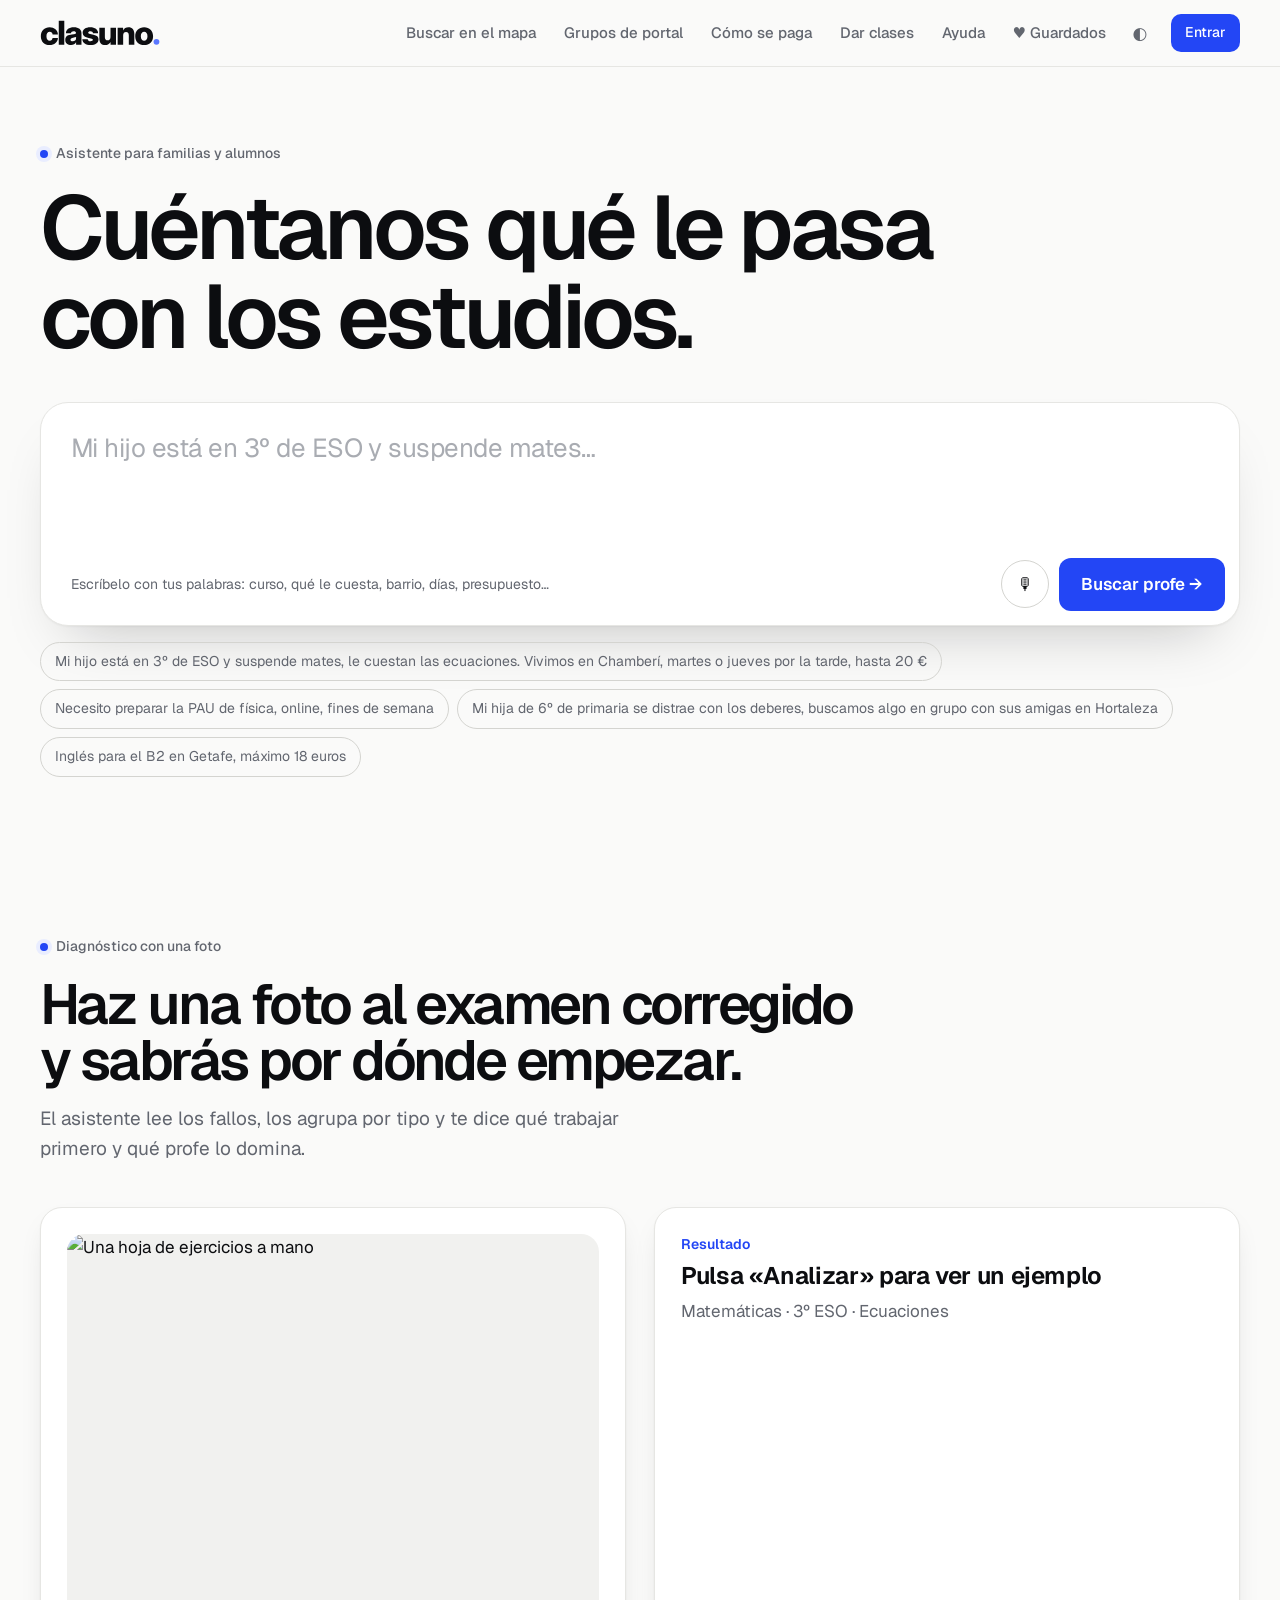
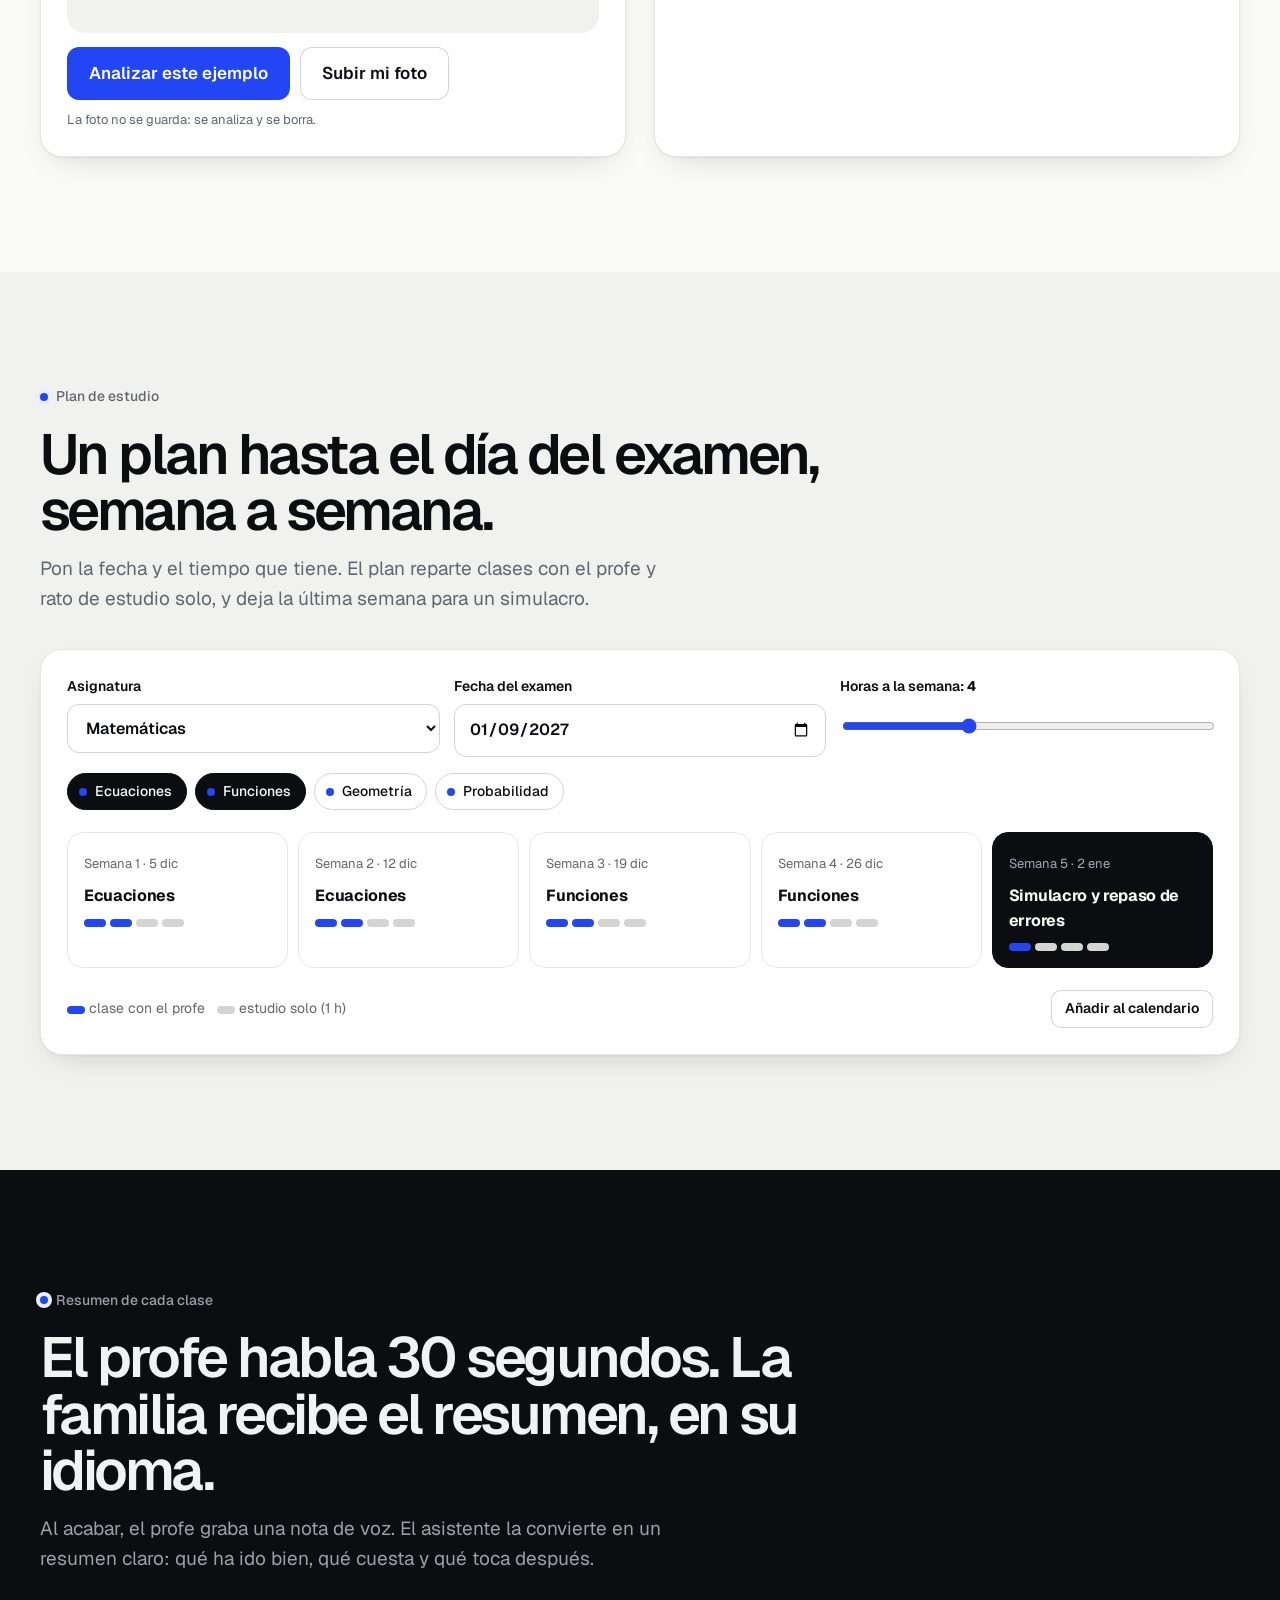
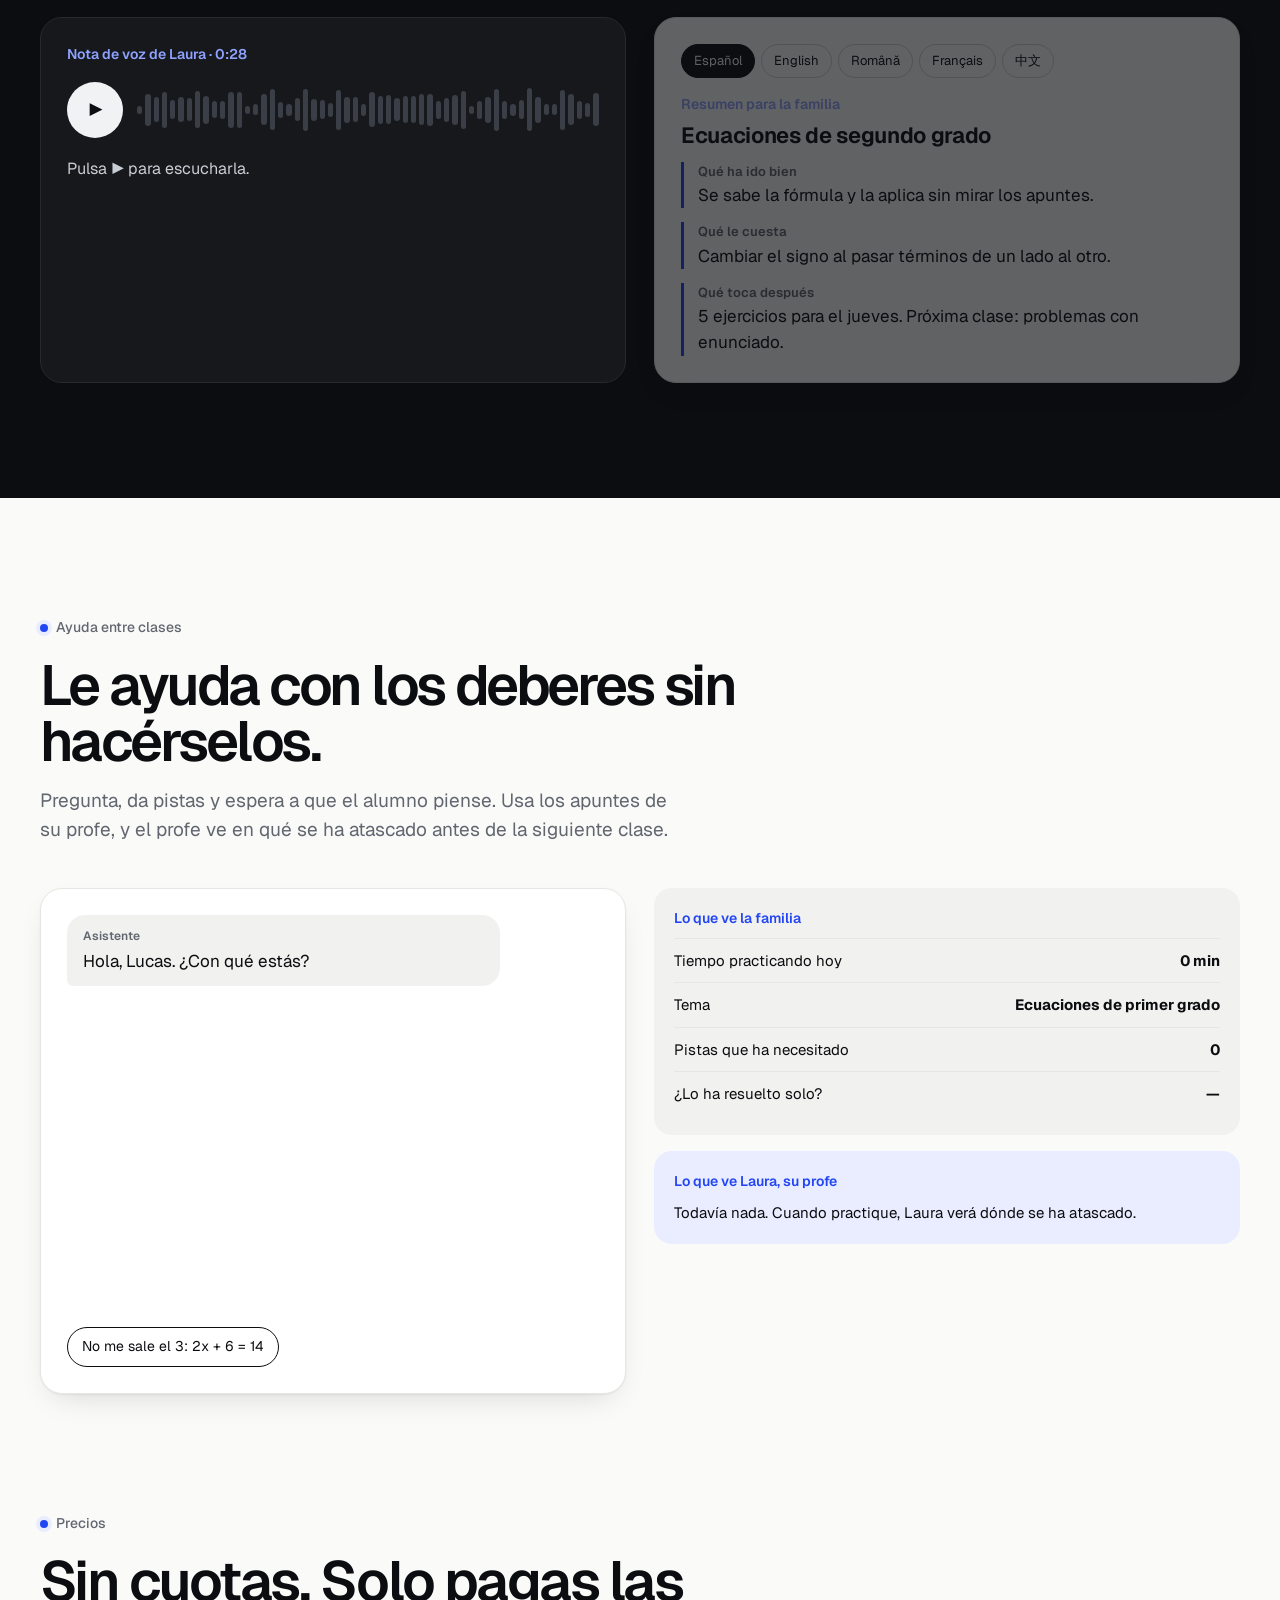
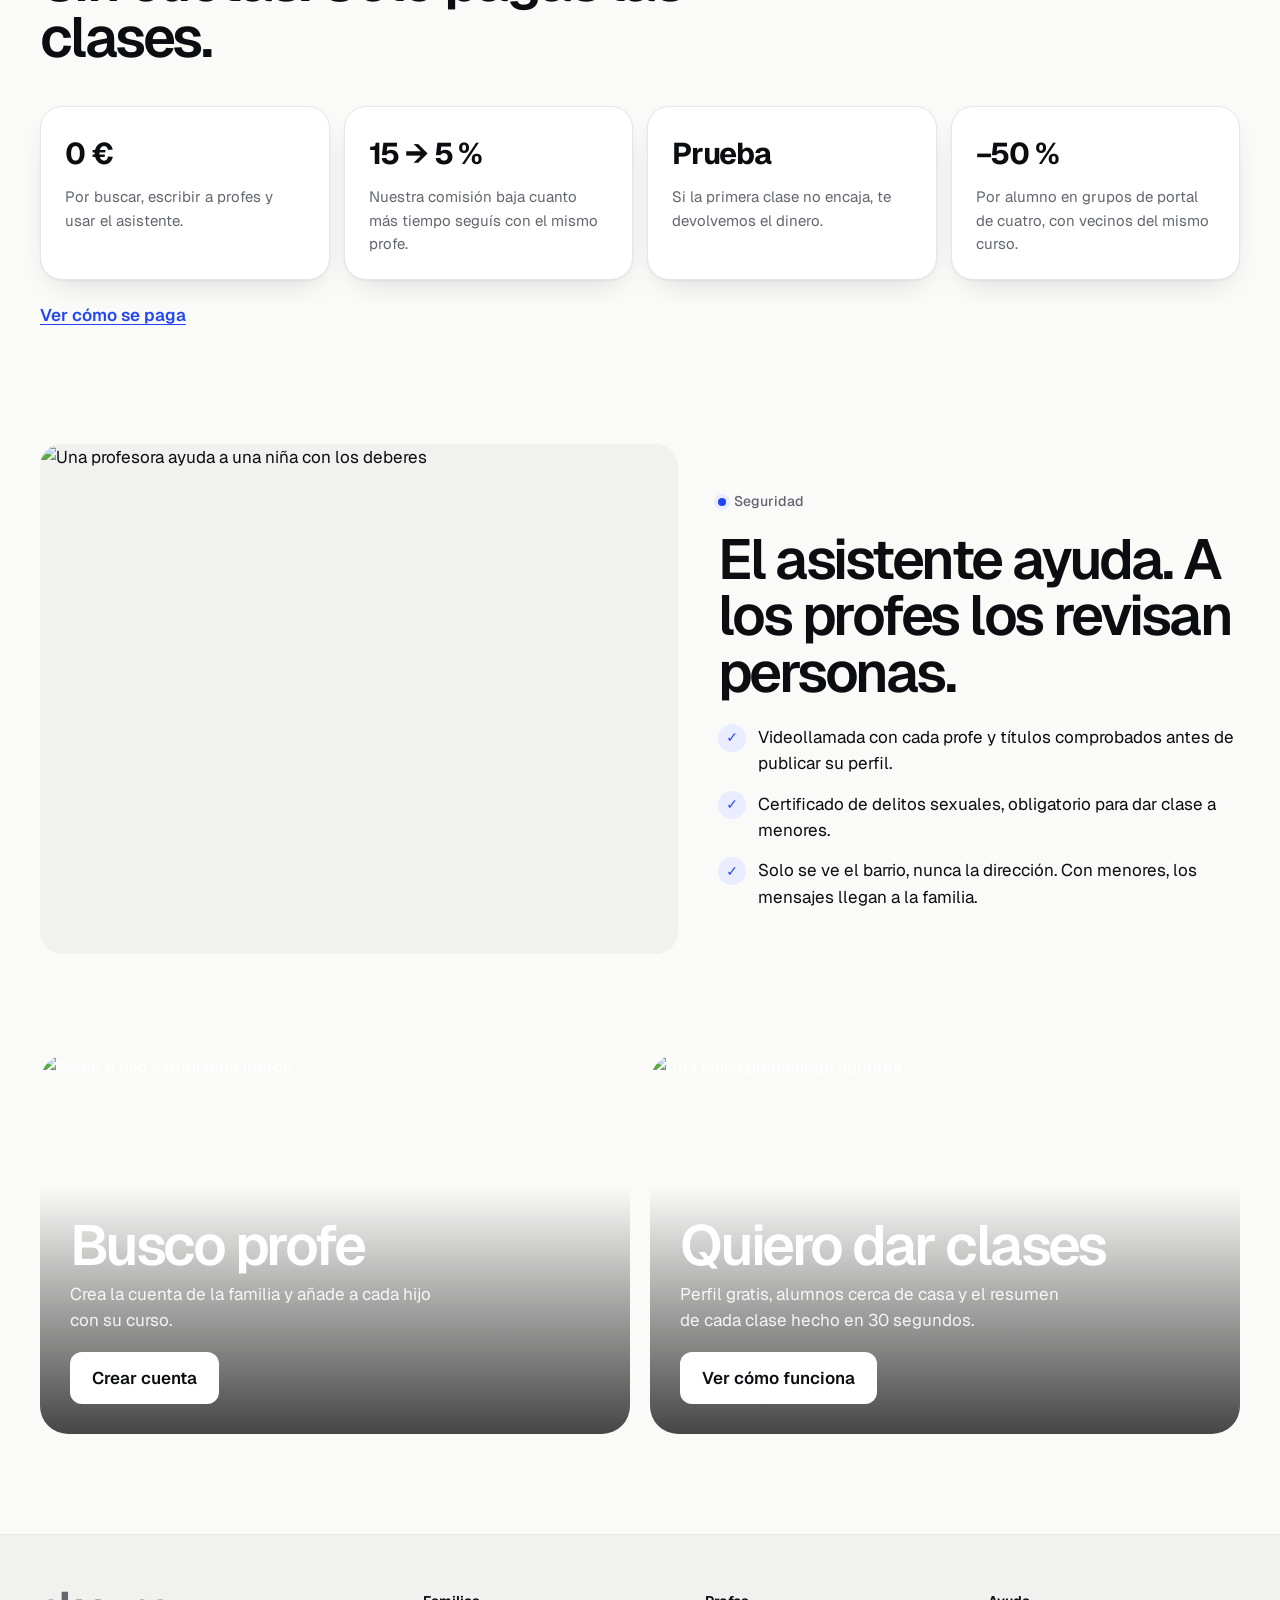
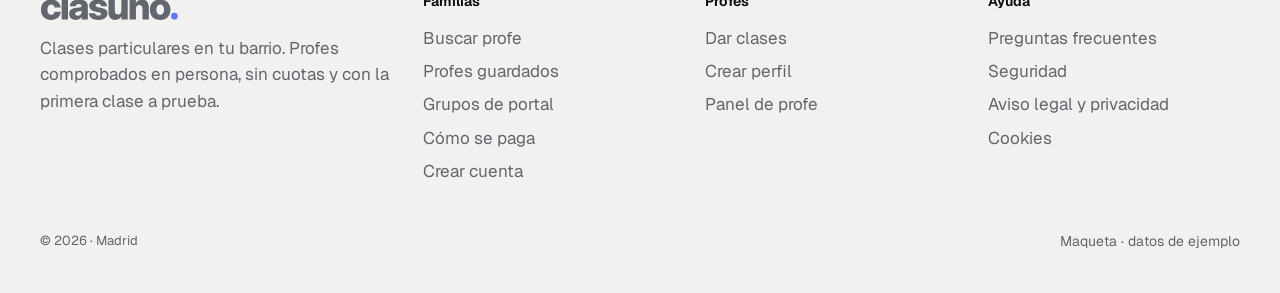
==== commit 48b4601d: "Tarjetas de profe clicables, chat y pestaña de profes guardados - Toda la tarjeta del profe lleva a " ====
--- a/web/index.html
+++ b/web/index.html
@@ -438,7 +438,7 @@
           <h3><a href="profe.html?id=${r.p.id}" style="text-decoration:none">${r.p.nombre}</a></h3>
           <p class="suave" style="font-size:14px">${r.p.estudios} · ${r.p.precio} €/h</p>
           <ul>${r.por.map(x => `<li>${x}</li>`).join('')}</ul>
-          <div class="acciones-match"><a class="boton peq" href="profe.html?id=${r.p.id}">Ver perfil</a><a class="boton sec peq" href="panel.html?chat=${r.p.id}">Escribirle</a></div>
+          <div class="acciones-match"><a class="boton peq" href="profe.html?id=${r.p.id}">Ver perfil</a><a class="boton sec peq" href="panel.html?chat=${r.p.id}">Escribirle</a><button class="boton sec peq" type="button" data-fav="${r.p.id}" data-fav-txt aria-pressed="${U.favs().includes(r.p.id)}">${U.favs().includes(r.p.id) ? '♥ Guardado' : '♡ Guardar'}</button></div>
         </div>
         <div class="encaje"><b data-enc="${r.encaje}">0 %</b><small>de encaje</small><div class="barra-enc"><i data-w="${r.encaje}"></i></div></div>
       </article>`).join('') + `<p class="suave" style="font-size:14px">¿Quieres ver más? <a href="buscar.html?q=${encodeURIComponent(txt)}">Ver todos los que encajan en el mapa</a></p>`;
--- a/web/assets/estilo.css
+++ b/web/assets/estilo.css
@@ -55,7 +55,7 @@
 .menu-btn{display:none;margin-left:auto;border:1px solid var(--linea-2);background:var(--hoja);border-radius:10px;padding:8px 14px;font-weight:600}
 .tema-btn{border:0;background:transparent;border-radius:10px;width:38px;height:38px;display:grid;place-items:center;color:var(--tinta-2)}
 .tema-btn:hover{background:var(--papel-2)}
-@media (max-width:960px){
+@media (max-width:1080px){
   .menu-btn{display:block}
   .nav{position:fixed;inset:66px 0 auto 0;flex-direction:column;align-items:stretch;background:var(--papel);padding:12px 20px 22px;
     border-bottom:1px solid var(--linea);box-shadow:var(--sombra);transform:translateY(-130%);transition:transform .35s cubic-bezier(.2,.8,.2,1)}
@@ -112,6 +112,15 @@
 .estrellas{color:#E0A400;letter-spacing:1px}
 .fav{position:absolute;top:10px;right:10px;border:0;background:transparent;font-size:20px;line-height:1;padding:4px;color:var(--tinta-2)}
 .fav[aria-pressed="true"]{color:#E0465B}
+/* Toda la tarjeta lleva a la ficha del profe; los botones quedan por encima */
+.tarjeta-profe{cursor:pointer}
+.enlace-tarjeta::after{content:"";position:absolute;inset:0;border-radius:var(--r);z-index:0}
+.tarjeta-profe .fav,.acciones-tarjeta{position:relative;z-index:1}
+.tarjeta-profe .fav{position:absolute}
+.acciones-tarjeta{display:flex;gap:8px;flex-wrap:wrap;margin-top:14px}
+.acciones-tarjeta [data-fav-txt][aria-pressed="true"]{color:#E0465B}
+/* Contador de la pestaña «Guardados» */
+.cuenta-favs{display:inline-grid;place-items:center;min-width:19px;height:19px;padding:0 5px;margin-left:6px;border-radius:10px;background:var(--butano);color:var(--butano-t);font-size:11px;font-weight:700;vertical-align:1px}
 
 /* ---------- Secciones ---------- */
 .seccion{padding:clamp(64px,9vw,120px) 0}
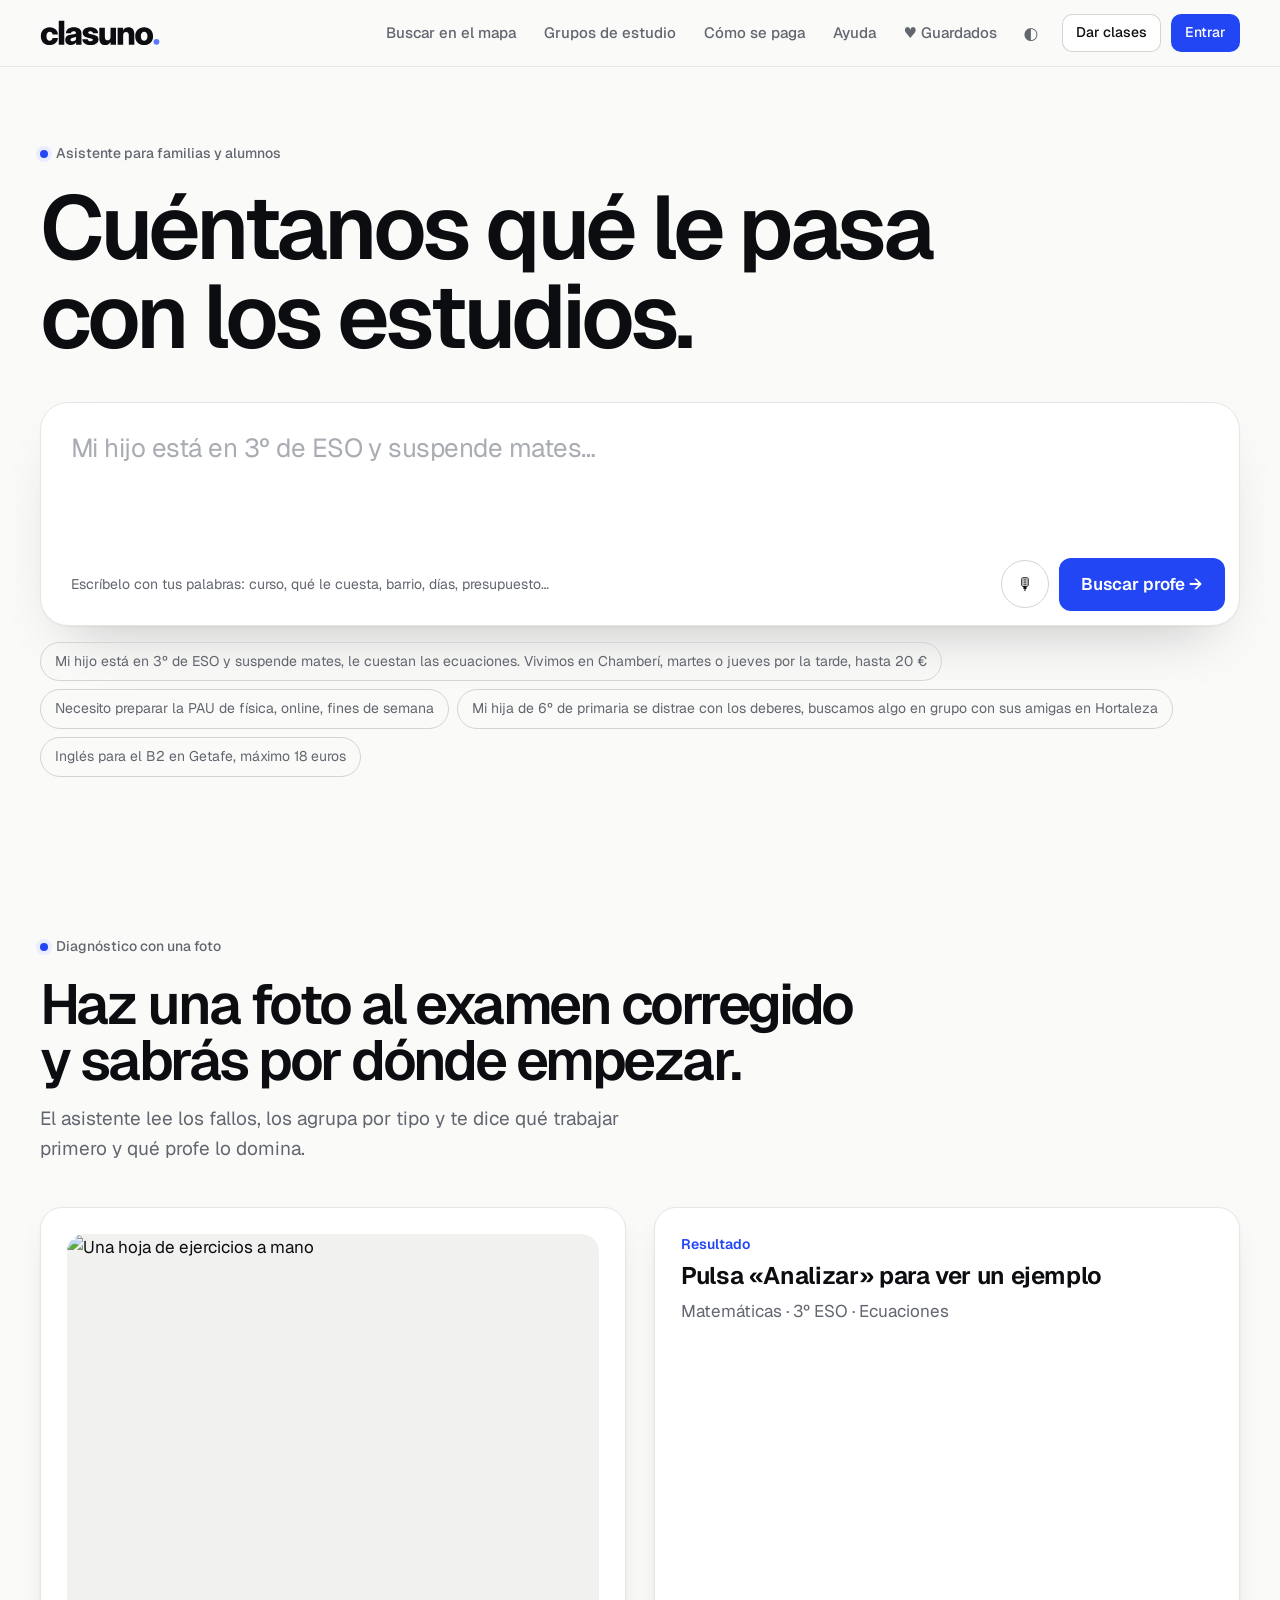
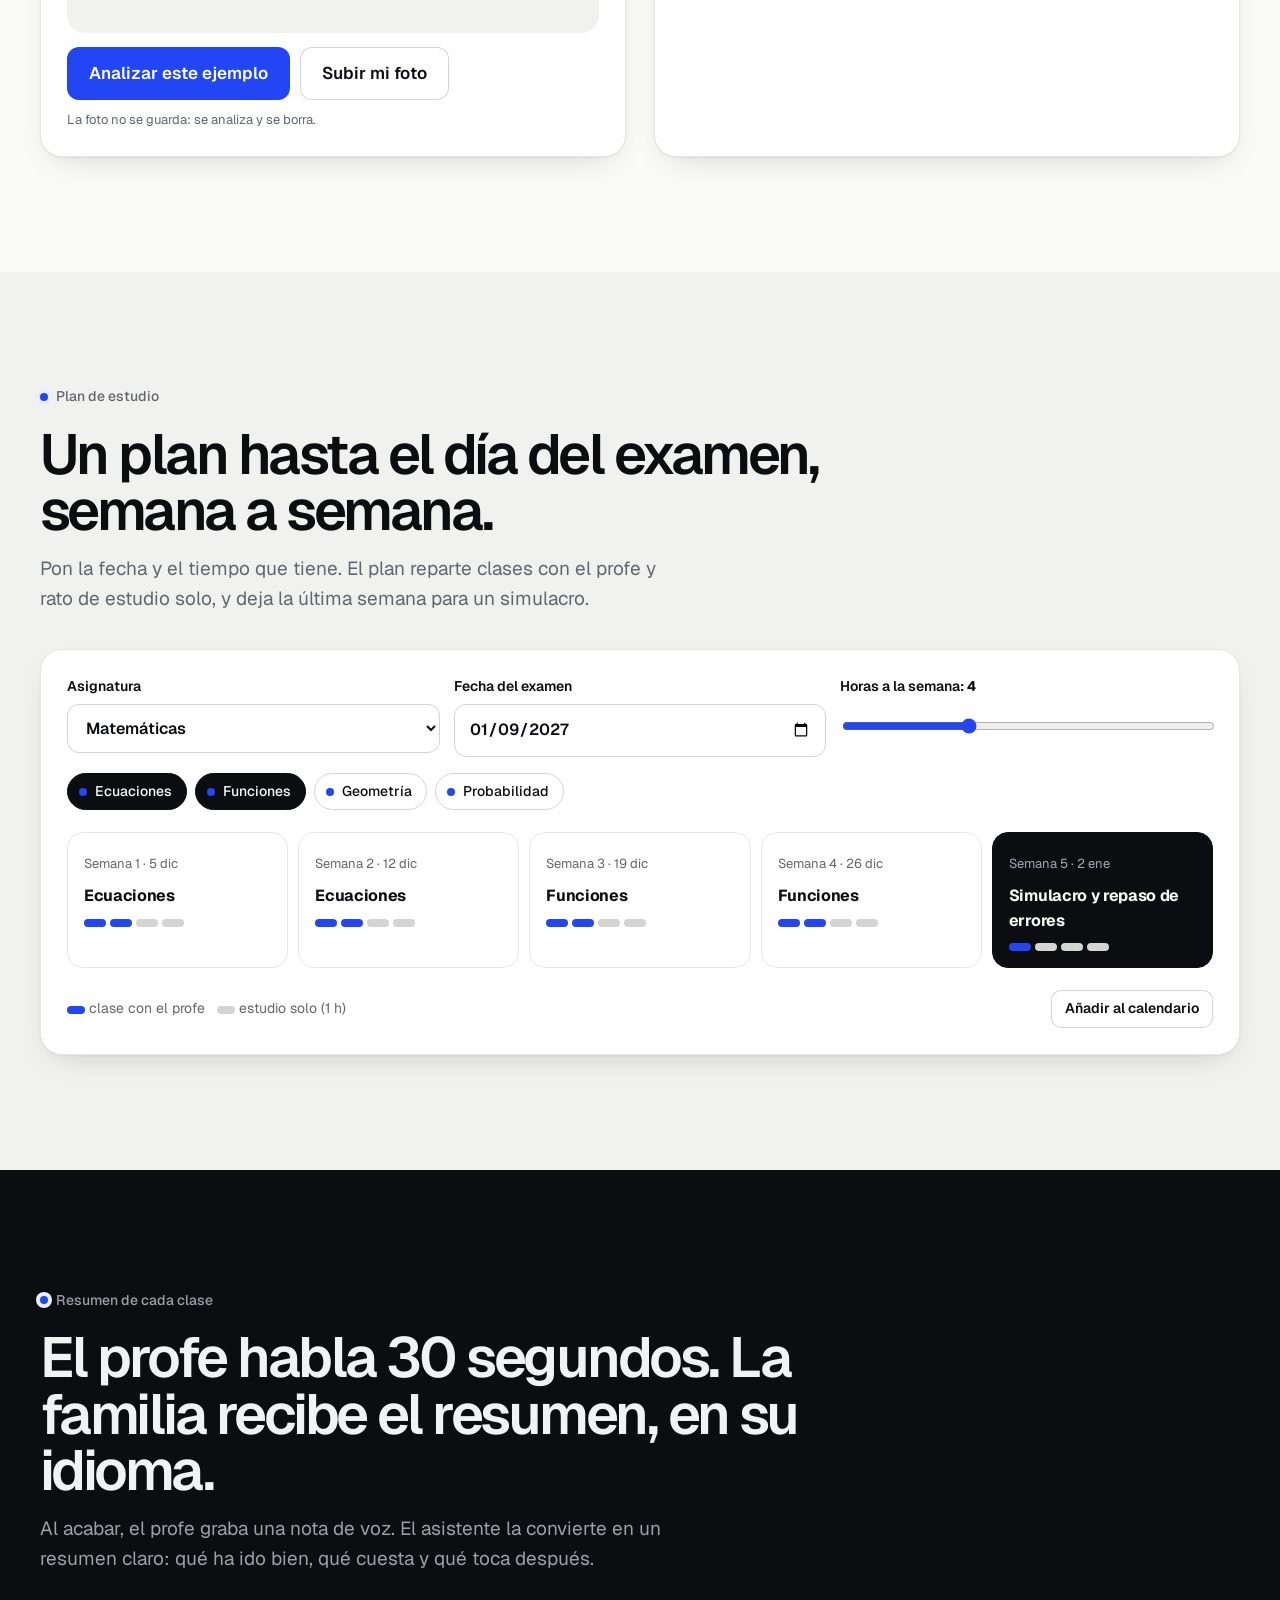
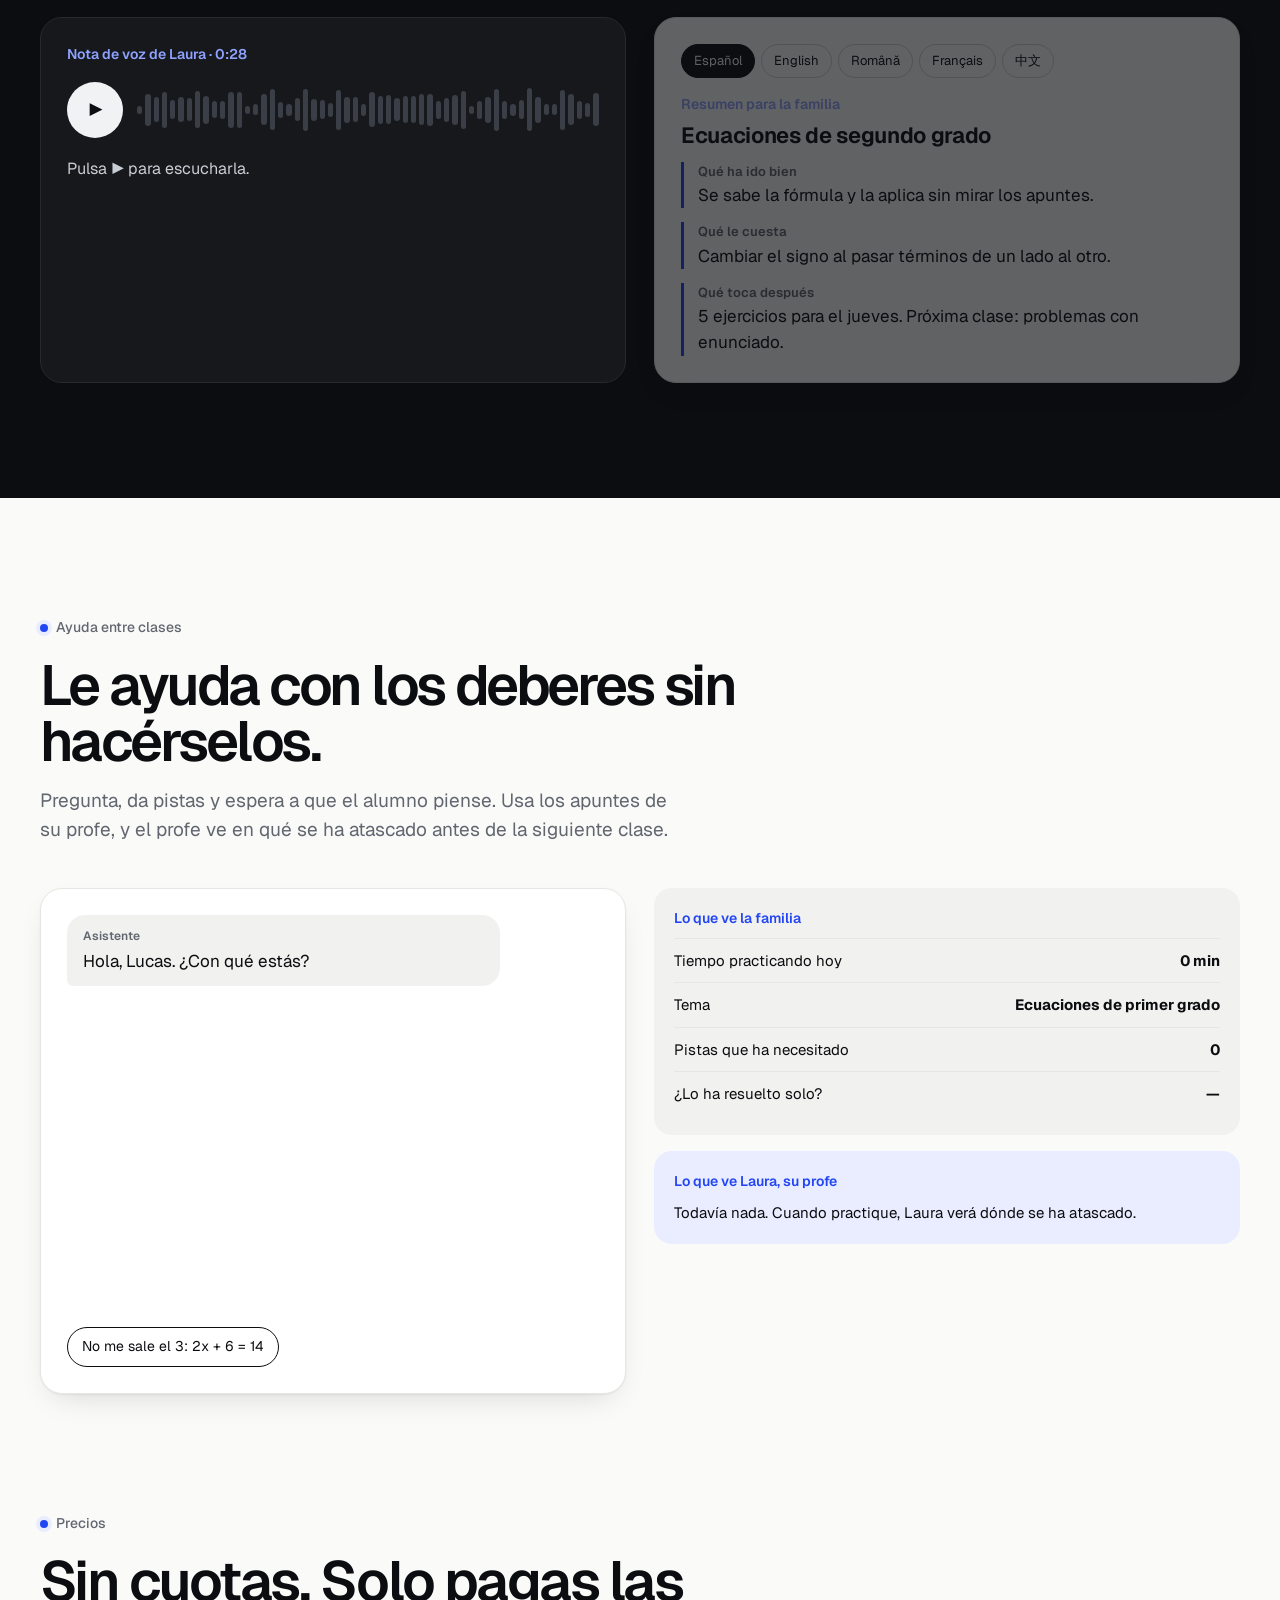
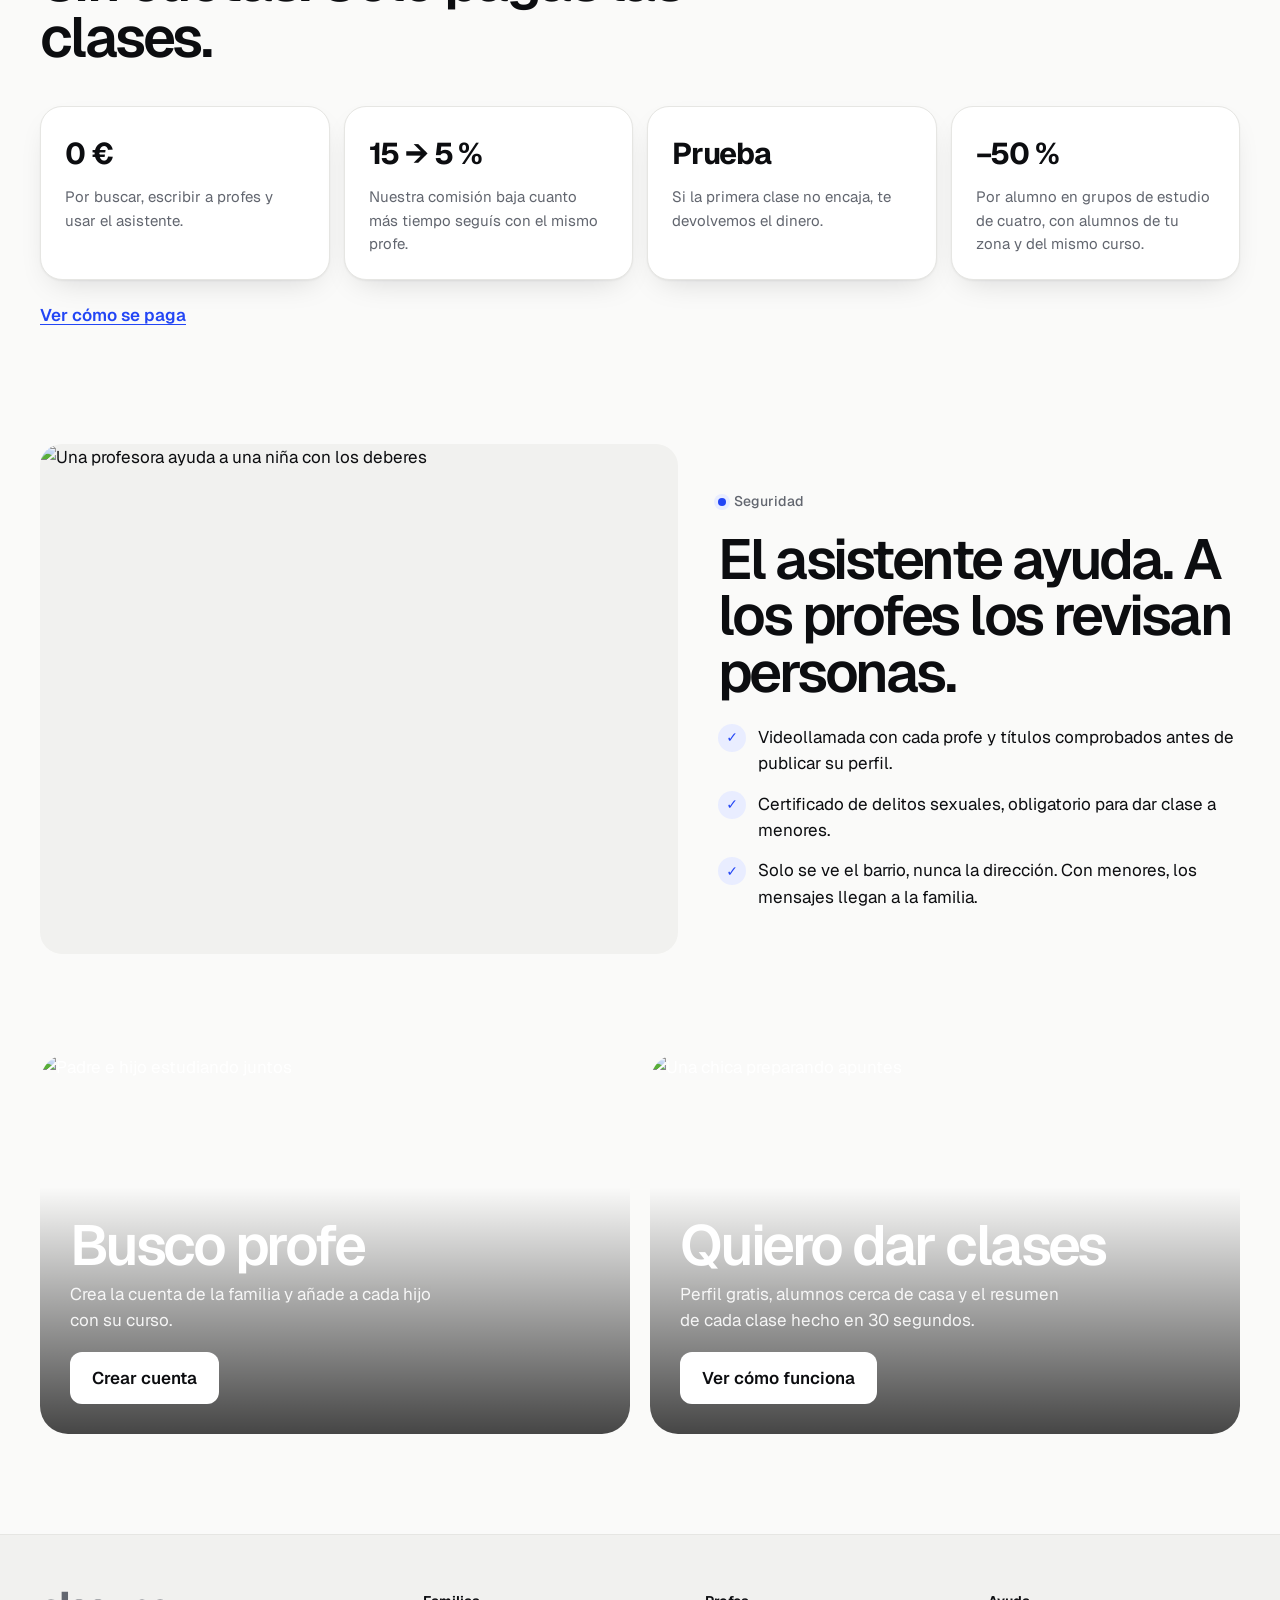
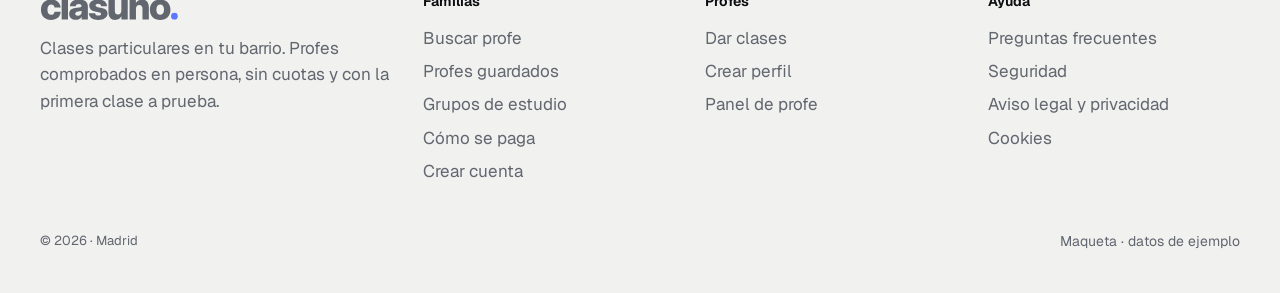
==== commit cc8bbfe0: "«Grupos de portal» pasa a llamarse «Grupos de estudio» - Cambia el nombre en toda la web: cabecera, " ====
--- a/web/index.html
+++ b/web/index.html
@@ -321,7 +321,7 @@
         <div class="hoja aparece"><b>0 €</b><p>Por buscar, escribir a profes y usar el asistente.</p></div>
         <div class="hoja aparece"><b>15 → 5 %</b><p>Nuestra comisión baja cuanto más tiempo seguís con el mismo profe.</p></div>
         <div class="hoja aparece"><b>Prueba</b><p>Si la primera clase no encaja, te devolvemos el dinero.</p></div>
-        <div class="hoja aparece"><b>−50 %</b><p>Por alumno en grupos de portal de cuatro, con vecinos del mismo curso.</p></div>
+        <div class="hoja aparece"><b>−50 %</b><p>Por alumno en grupos de estudio de cuatro, con alumnos de tu zona y del mismo curso.</p></div>
       </div>
       <p style="margin-top:22px"><a class="enlace-btn" href="como-se-paga.html">Ver cómo se paga</a></p>
     </div>
--- a/web/assets/estilo.css
+++ b/web/assets/estilo.css
@@ -52,6 +52,8 @@
 .nav a:hover{color:var(--tinta);background:var(--papel-2)}
 .nav a[aria-current="page"]{color:var(--tinta);background:var(--papel-2)}
 .nav .boton{margin-left:10px;color:var(--butano-t)}
+.nav .boton.sec{color:var(--tinta)}
+.nav .boton.sec+.boton{margin-left:8px}
 .menu-btn{display:none;margin-left:auto;border:1px solid var(--linea-2);background:var(--hoja);border-radius:10px;padding:8px 14px;font-weight:600}
 .tema-btn{border:0;background:transparent;border-radius:10px;width:38px;height:38px;display:grid;place-items:center;color:var(--tinta-2)}
 .tema-btn:hover{background:var(--papel-2)}
@@ -134,6 +136,13 @@
 /* ---------- Mapa real ---------- */
 .mapa-caja{position:relative;border-radius:var(--r);overflow:hidden;background:var(--papel-2);border:1px solid var(--linea);aspect-ratio:3/2;isolation:isolate}
 .mapa-lienzo{position:absolute;inset:0}
+/* Mapa en grande: al pulsarlo ocupa toda la pantalla */
+.mapa-caja:not(.grande) .leaflet-container{cursor:zoom-in}
+.mapa-ampliar{position:absolute;top:12px;left:12px;z-index:1001;border:1px solid var(--linea-2);background:var(--hoja);color:var(--tinta);border-radius:10px;padding:7px 12px;font-size:13px;font-weight:600;box-shadow:var(--sombra)}
+.mapa-ampliar:hover{background:var(--papel-2)}
+.mapa-caja.grande{position:fixed;inset:0;z-index:5000;width:auto!important;height:auto!important;max-width:none!important;aspect-ratio:auto;border:0;border-radius:0;margin:0}
+.mapa-caja.grande .mapa-ampliar{top:max(14px,env(safe-area-inset-top));left:14px;font-size:15px;padding:10px 16px}
+html.mapa-abierto,html.mapa-abierto body{overflow:hidden}
 .leaflet-container{font-family:var(--f);background:var(--papel-2)}
 .leaflet-control-attribution{font-size:10px}
 .pin{background:none;border:0}
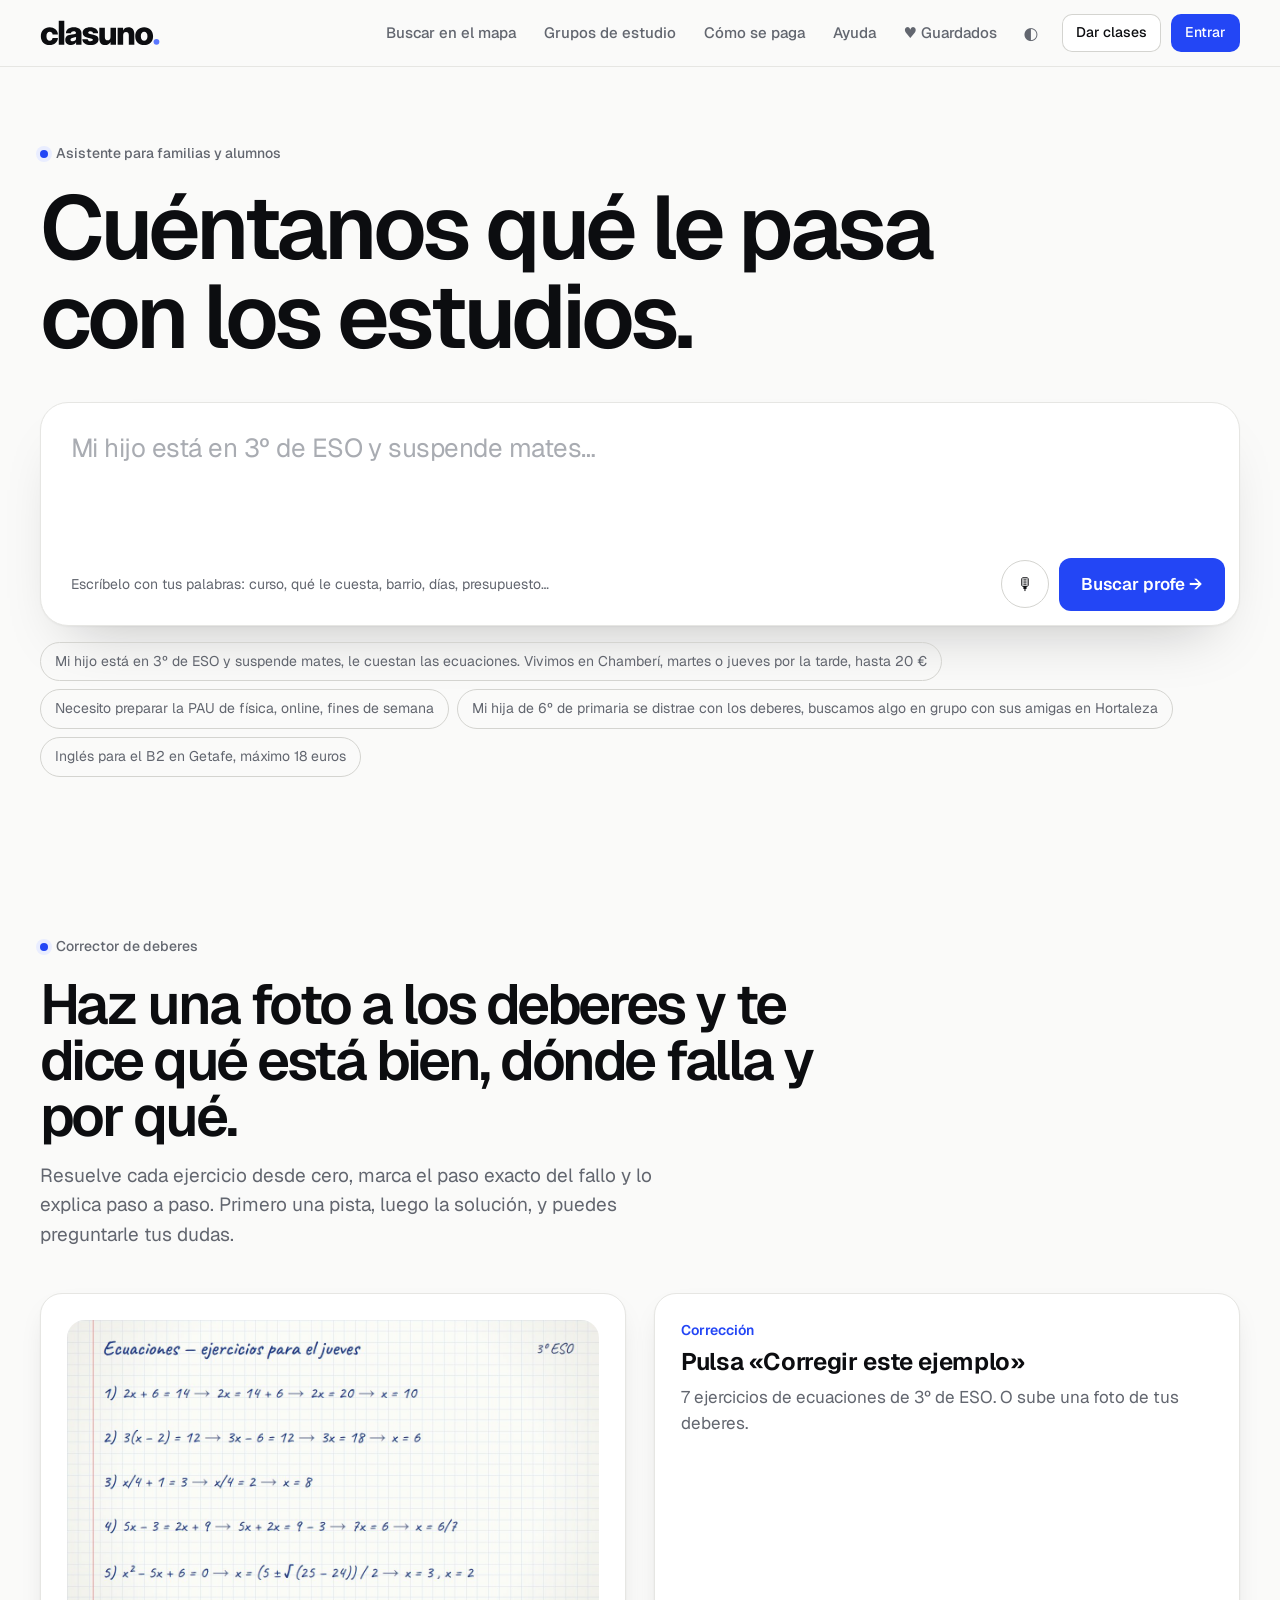
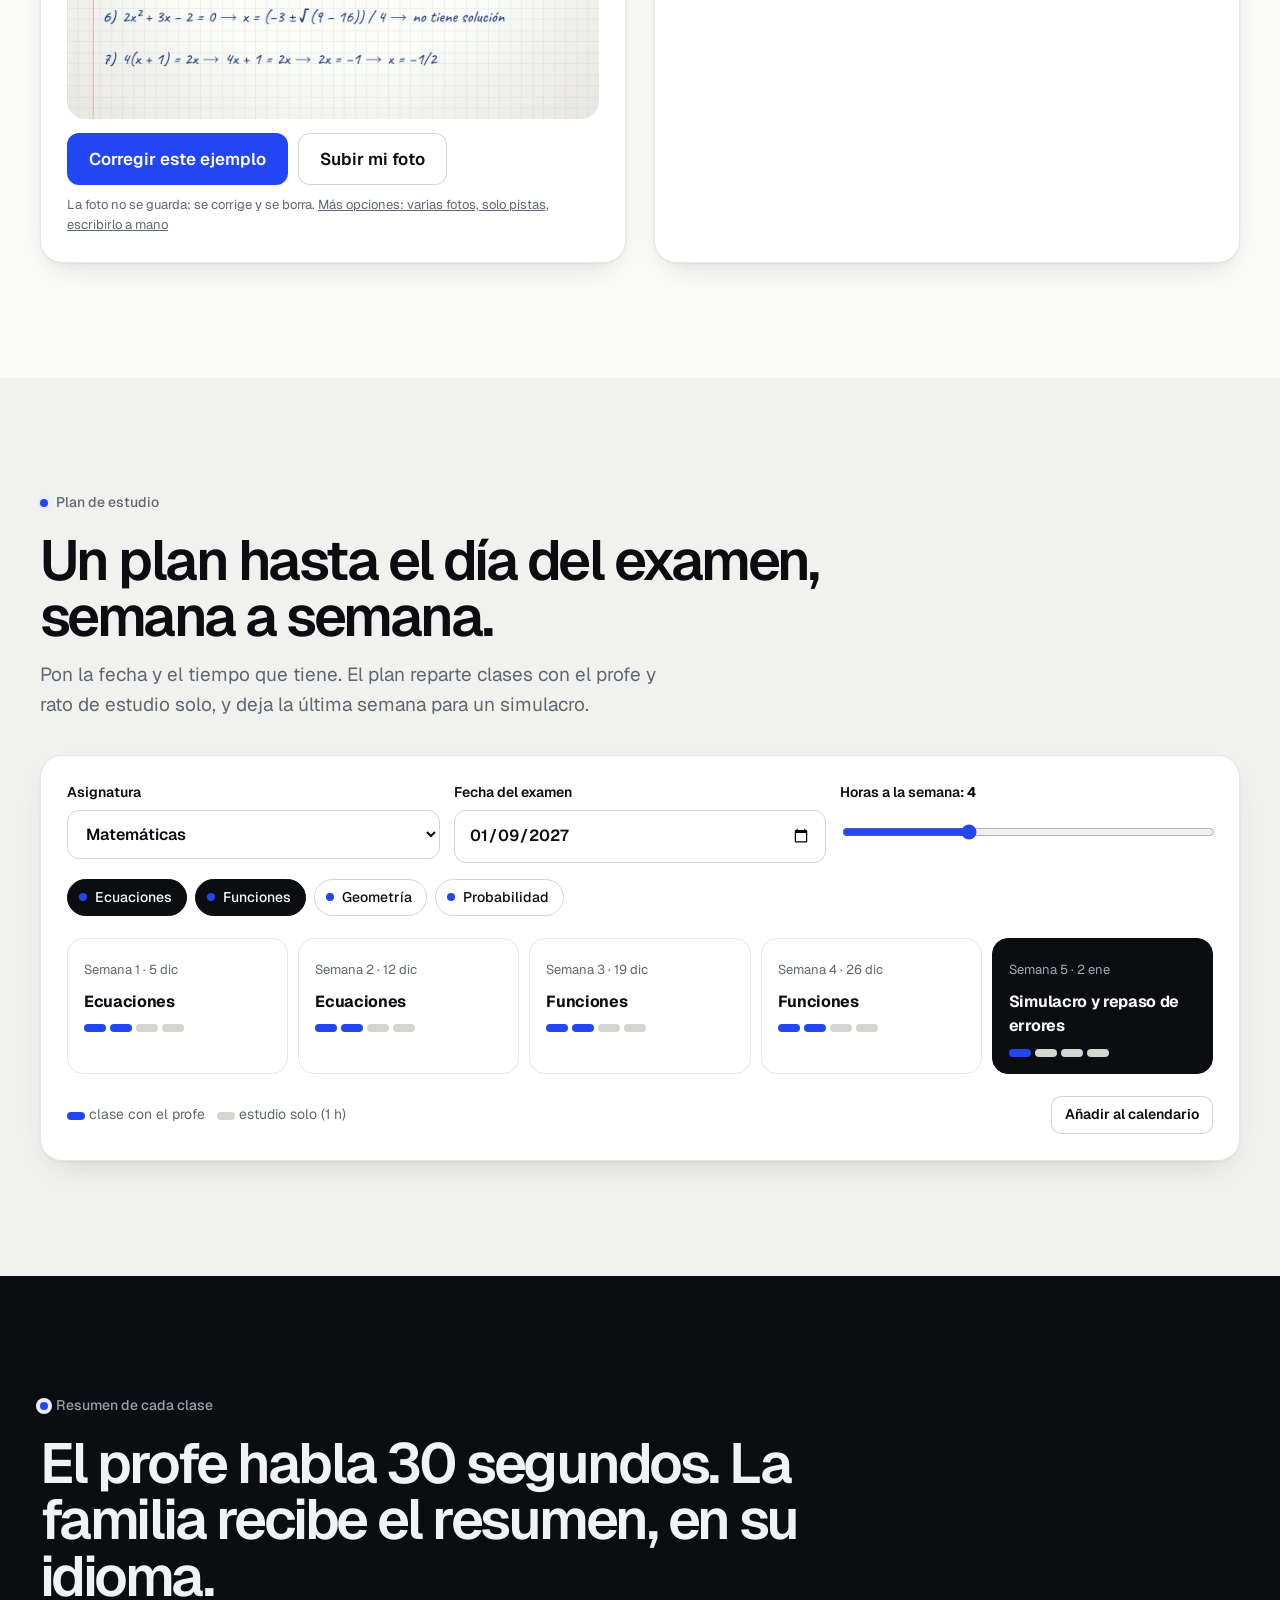
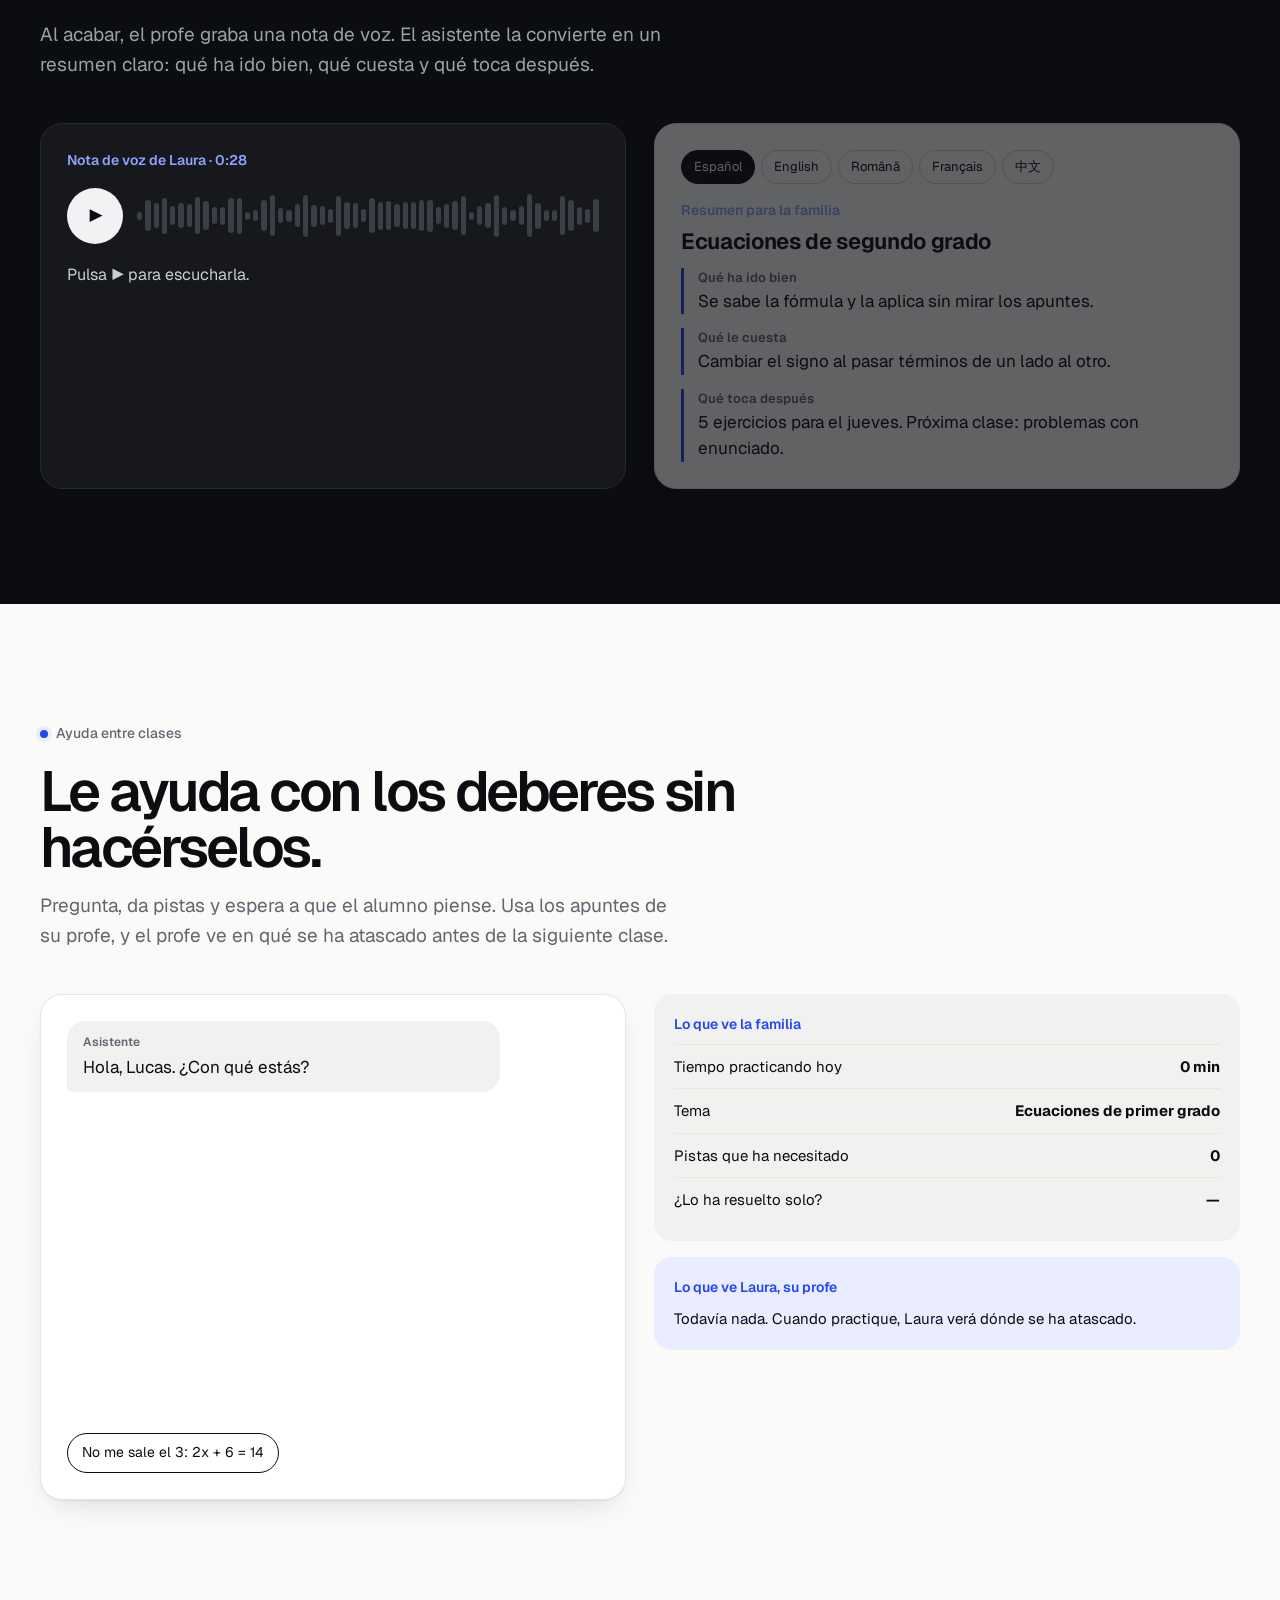
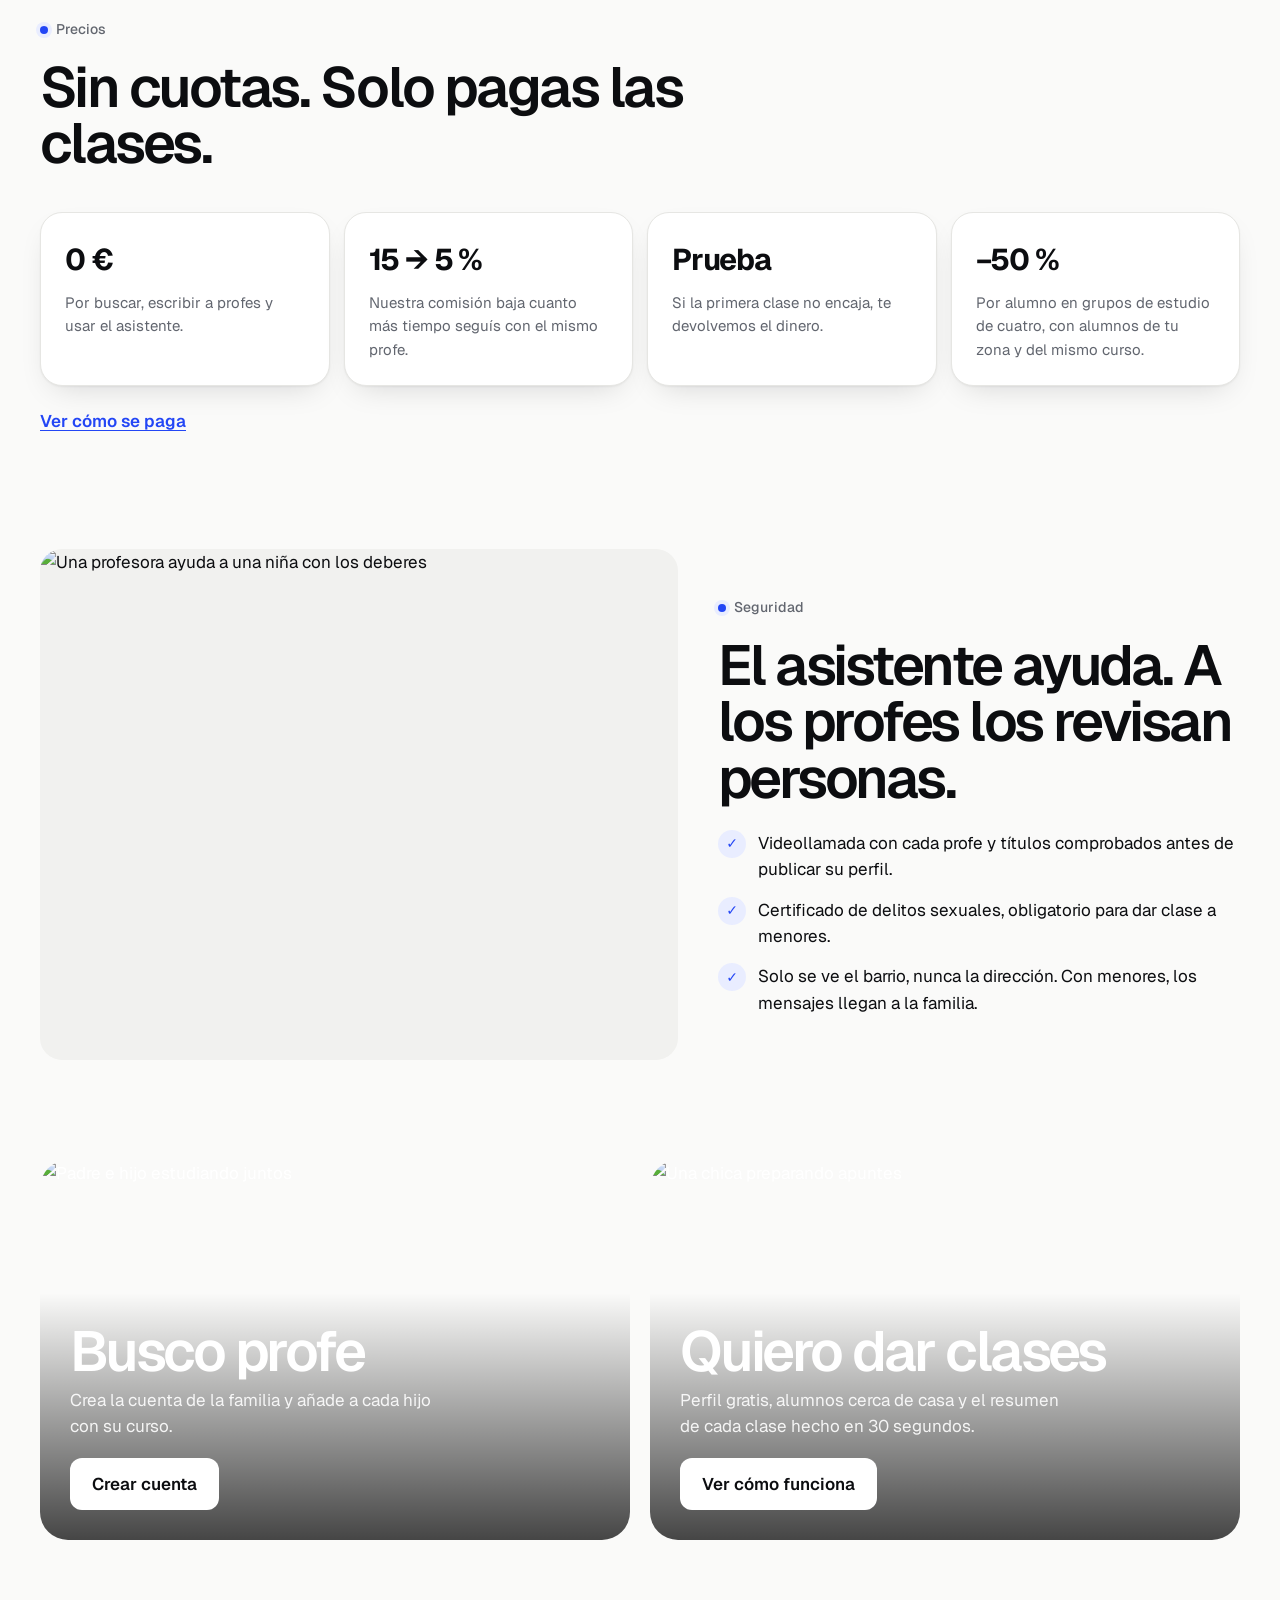
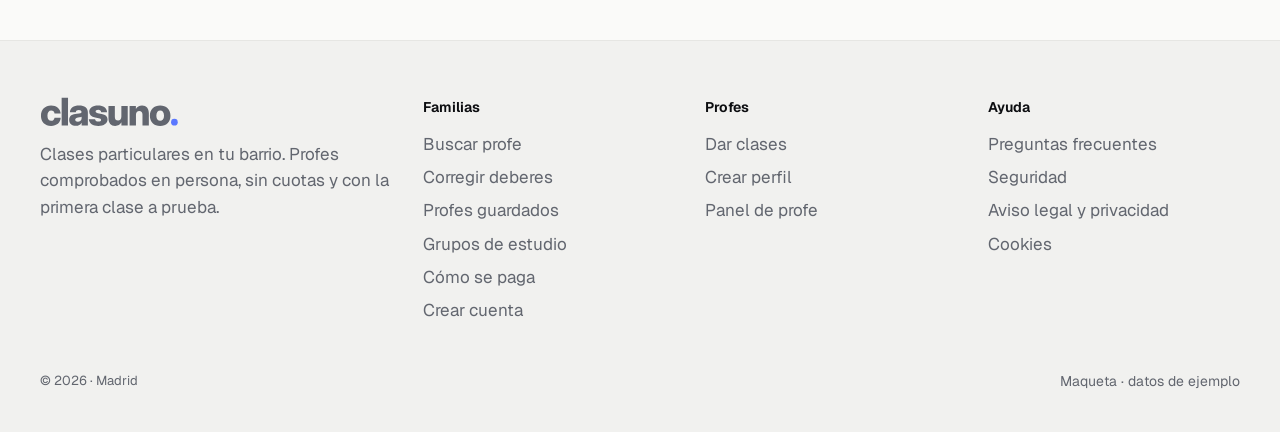
==== commit 373d3bdf: "Corrector de deberes con IA (Claude): corrige, explica y responde dudas - Nueva página deberes.html:" ====
--- a/web/index.html
+++ b/web/index.html
@@ -71,19 +71,8 @@
 .numero-f{font-size:14px;font-weight:600;color:var(--butano);margin-bottom:8px}
 @media (max-width:960px){.funcion{grid-template-columns:1fr}}
 
-/* 2. Examen */
-.foto-examen{position:relative;border-radius:18px;overflow:hidden;aspect-ratio:4/3;background:var(--papel-2)}
-.foto-examen img{width:100%;height:100%;object-fit:cover}
-.marca-err{position:absolute;border:2px solid #E5484D;border-radius:8px;background:rgba(229,72,77,.08);opacity:0;transform:scale(1.15);transition:all .4s cubic-bezier(.2,1.2,.4,1)}
-.marca-err.ver{opacity:1;transform:none}
-.marca-err span{position:absolute;left:-2px;top:-26px;background:#E5484D;color:#fff;font-size:12px;font-weight:600;padding:2px 8px;border-radius:6px;white-space:nowrap}
-.analiza{position:absolute;left:0;right:0;height:2px;background:var(--butano);top:0;opacity:0}
-.analiza.on{opacity:1;animation:barrido 1.6s ease-in-out}
-@keyframes barrido{from{top:0}to{top:100%}}
+/* 2. Corrector de deberes (estilos comunes en estilo.css, «corr-») */
 .subir{display:flex;gap:10px;margin-top:14px;flex-wrap:wrap}
-.tipo-err{display:grid;grid-template-columns:1fr auto;gap:6px 14px;align-items:center;margin-top:14px}
-.tipo-err i{grid-column:1/-1;height:8px;border-radius:9px;background:var(--papel-2);overflow:hidden;display:block}
-.tipo-err i span{display:block;height:100%;width:0;background:#E5484D;border-radius:9px;transition:width .8s cubic-bezier(.2,.8,.2,1)}
 
 /* 3. Plan */
 .controles-plan{display:grid;grid-template-columns:1fr 1fr 1fr;gap:14px}
@@ -216,25 +205,25 @@
   <!-- 2. Foto del examen -->
   <section class="seccion">
     <div class="envoltura">
-      <p class="etq-ia"><i></i>Diagnóstico con una foto</p>
-      <h2>Haz una foto al examen corregido y sabrás por dónde empezar.</h2>
-      <p class="entradilla">El asistente lee los fallos, los agrupa por tipo y te dice qué trabajar primero y qué profe lo domina.</p>
+      <p class="etq-ia"><i></i>Corrector de deberes</p>
+      <h2>Haz una foto a los deberes y te dice qué está bien, dónde falla y por qué.</h2>
+      <p class="entradilla">Resuelve cada ejercicio desde cero, marca el paso exacto del fallo y lo explica paso a paso. Primero una pista, luego la solución, y puedes preguntarle tus dudas.</p>
       <div class="funcion">
         <div class="hoja panel-f">
-          <div class="foto-examen" id="fotoExamen">
-            <img id="imgExamen" src="https://images.unsplash.com/photo-1621356986575-05811227a42e?auto=format&fit=crop&w=1100&q=70" alt="Una hoja de ejercicios a mano">
-            <div class="analiza" id="barrido"></div>
+          <div class="corr-foto" id="fotoExamen">
+            <img id="imgExamen" src="assets/ejemplos/deberes-ejemplo.jpg" alt="Hoja de deberes de ecuaciones de 3º de ESO, escrita a mano">
+            <div class="corr-barrido" id="barrido"></div>
           </div>
           <div class="subir">
-            <button class="boton" type="button" id="analizar">Analizar este ejemplo</button>
+            <button class="boton" type="button" id="analizar">Corregir este ejemplo</button>
             <label class="boton sec" style="cursor:pointer">Subir mi foto<input type="file" accept="image/*" id="subirExamen" class="oculto"></label>
           </div>
-          <p class="suave" style="font-size:13px;margin-top:10px">La foto no se guarda: se analiza y se borra.</p>
+          <p class="suave" style="font-size:13px;margin-top:10px">La foto no se guarda: se corrige y se borra. <a href="deberes.html">Más opciones: varias fotos, solo pistas, escribirlo a mano</a></p>
         </div>
         <div class="hoja panel-f" id="diag">
-          <p class="numero-f">Resultado</p>
-          <h3 id="diagTitulo" style="font-size:24px">Pulsa «Analizar» para ver un ejemplo</h3>
-          <div id="diagCuerpo" class="suave" style="margin-top:10px">Matemáticas · 3º ESO · Ecuaciones</div>
+          <p class="numero-f">Corrección</p>
+          <h3 id="diagTitulo" style="font-size:24px">Pulsa «Corregir este ejemplo»</h3>
+          <div id="diagCuerpo" class="suave" style="margin-top:10px">7 ejercicios de ecuaciones de 3º de ESO. O sube una foto de tus deberes.</div>
         </div>
       </div>
     </div>
@@ -364,6 +353,7 @@
 <script src="https://cdnjs.cloudflare.com/ajax/libs/leaflet/1.9.4/leaflet.min.js"></script>
 <script src="assets/mapa.js"></script>
 <script src="assets/ia.js"></script>
+<script src="assets/deberes.js"></script>
 <script>
 D.listo.then(() => {
   const D = window.D, $ = s => document.querySelector(s), { espera } = IA;
@@ -450,37 +440,39 @@
   };
   $('#corregir').onclick = () => { ta.focus(); ta.scrollIntoView({ behavior: 'smooth', block: 'center' }); };
 
-  /* ---------- 2. Examen ---------- */
-  const ERRORES = [
-    { x: 14, y: 22, w: 30, h: 12, t: 'Signo al despejar' }, { x: 52, y: 38, w: 26, h: 11, t: 'Signo al despejar' },
-    { x: 20, y: 58, w: 34, h: 12, t: 'Fórmula general' }, { x: 60, y: 70, w: 24, h: 11, t: 'Signo al despejar' }, { x: 30, y: 80, w: 22, h: 10, t: 'Sin simplificar' }
-  ];
+  /* ---------- 2. Corrector de deberes (assets/deberes.js) ---------- */
   let analizando = false;
-  async function analizar(propia) {
+  async function analizar(archivo) {
     if (analizando) return; analizando = true;
-    const caja = $('#fotoExamen');
-    caja.querySelectorAll('.marca-err').forEach(m => m.remove());
-    $('#diagTitulo').textContent = 'Leyendo el examen…'; $('#diagCuerpo').innerHTML = '';
-    const b = $('#barrido'); b.classList.remove('on'); void b.offsetWidth; b.classList.add('on');
-    await espera(1600);
-    for (const e of ERRORES) {
-      const m = document.createElement('div'); m.className = 'marca-err';
-      m.style.cssText = `left:${e.x}%;top:${e.y}%;width:${e.w}%;height:${e.h}%`; m.innerHTML = `<span>${e.t}</span>`;
-      caja.appendChild(m); await espera(30); m.classList.add('ver'); await espera(220);
-    }
-    const tipos = {}; ERRORES.forEach(e => tipos[e.t] = (tipos[e.t] || 0) + 1);
-    $('#diagTitulo').textContent = '5 fallos: 3 son del mismo tipo';
-    $('#diagCuerpo').innerHTML = `${propia ? '<p style="margin-bottom:10px;color:var(--aviso)">Esto es una demostración: con tu foto sale el resultado de ejemplo.</p>' : ''}
-      <p>Matemáticas · 3º ESO · Ecuaciones de segundo grado</p>
-      ${Object.entries(tipos).sort((a, b) => b[1] - a[1]).map(([t, n]) => `<div class="tipo-err"><b style="color:var(--tinta)">${t}</b><span>${n} ${n === 1 ? 'fallo' : 'fallos'}</span><i><span data-w="${n / 5 * 100}"></span></i></div>`).join('')}
-      <div style="margin-top:20px;padding:16px;border-radius:14px;background:var(--butano-claro);color:var(--tinta)"><b>Por dónde empezar:</b> cambiar de lado los términos con su signo. Sabe la fórmula; lo que falla es el paso anterior. Con 2 clases suele bastar.</div>
-      <p style="margin-top:16px"><a class="boton peq" href="buscar.html?asig=mat">Profes que lo trabajan</a></p>`;
-    await espera(60);
-    document.querySelectorAll('#diag [data-w]').forEach(s => s.style.width = s.dataset.w + '%');
+    const caja = $('#fotoExamen'), b = $('#barrido');
+    caja.querySelectorAll('.corr-marca').forEach(m => m.remove());
+    $('#diagTitulo').textContent = 'Corrigiendo…'; $('#diagCuerpo').innerHTML = '<p id="progresoDeb"></p>';
+    const parar = Deberes.progreso($('#progresoDeb'));
+    b.classList.add('on');
+    let res, urls;
+    try {
+      if (archivo) {
+        const foto = await Deberes.prepararFoto(archivo);
+        $('#imgExamen').src = foto.url;
+        res = await Deberes.corregir({ imagenes: [foto] });
+        urls = res.ia ? [foto.url] : res.imagenesEjemplo;
+      } else { await espera(1800); res = Deberes.ejemplo(); urls = [Deberes.IMG_EJEMPLO]; }
+    } catch (e) { res = { ok: false, error: e.message }; }
+    parar(); b.classList.remove('on');
+    if (!res.ok) { $('#diagTitulo').textContent = 'No se ha podido corregir'; $('#diagCuerpo').innerHTML = `<p>${Deberes.esc(res.error)}</p>`; analizando = false; return; }
+    if (urls[0] && $('#imgExamen').getAttribute('src') !== urls[0]) { $('#imgExamen').src = urls[0]; await new Promise(r => $('#imgExamen').onload = r); }
+    const r = res.resultado, { n, b: bien } = Deberes.cuenta(r);
+    // La corrección completa se abre en deberes.html con lo mismo (sin volver a gastar IA)
+    try { sessionStorage.setItem('correccion', JSON.stringify({ res, urls })); } catch (e) {}
+    $('#diagTitulo').textContent = r.es_tarea ? (bien === n ? '¡Todo bien!' : `${n - bien} ejercicio${n - bien > 1 ? 's' : ''} para revisar`) : 'Eso no parecen deberes';
+    $('#diagCuerpo').innerHTML = (res.aviso ? `<p class="corr-aviso" style="margin-top:4px">${Deberes.esc(res.aviso)}</p>` : '') +
+      (r.es_tarea ? Deberes.htmlResumen(r, { enlace: 'deberes.html' }) : `<p>${Deberes.esc(r.mensaje)}</p>`);
+    await Deberes.pintarMarcas(caja, r, 0, { alPulsar: () => location.href = 'deberes.html' });
+    requestAnimationFrame(() => document.querySelectorAll('#diag [data-w]').forEach(s => s.style.width = s.dataset.w + '%'));
     analizando = false;
   }
-  $('#analizar').onclick = () => analizar(false);
-  $('#subirExamen').onchange = e => { const f = e.target.files[0]; if (!f) return; $('#imgExamen').src = URL.createObjectURL(f); analizar(true); };
+  $('#analizar').onclick = () => analizar(null);
+  $('#subirExamen').onchange = e => { const f = e.target.files[0]; e.target.value = ''; if (f) analizar(f); };
 
   /* ---------- 3. Plan ---------- */
   const TEMAS = { mat: ['Ecuaciones', 'Funciones', 'Geometría', 'Probabilidad'], ing: ['Gramática', 'Listening', 'Writing', 'Speaking'], fyq: ['Formulación', 'Estequiometría', 'Cinemática', 'Energía'],
--- a/web/assets/estilo.css
+++ b/web/assets/estilo.css
@@ -197,3 +197,96 @@
 ::view-transition-new(root){animation:.45s cubic-bezier(.1,.8,.2,1) both entra}
 @keyframes sale{to{opacity:0}}
 @keyframes entra{from{opacity:0;transform:translateY(16px)}}
+
+/* ---------- Corrector de deberes (portada y deberes.html) ---------- */
+.corr-foto{position:relative;border-radius:18px;overflow:hidden;background:var(--papel-2);line-height:0}
+.corr-foto img{width:100%;height:auto;display:block}
+.corr-marca{position:absolute;border:2px solid #E5484D;border-radius:8px;background:rgba(229,72,77,.08);opacity:0;transform:scale(1.12);transition:opacity .35s,transform .35s cubic-bezier(.2,1.2,.4,1),box-shadow .2s;padding:0;cursor:pointer}
+.corr-marca.bien{border-color:#12854A;background:rgba(18,133,74,.06)}
+.corr-marca.medio{border-color:#B7791F;background:rgba(183,121,31,.08)}
+.corr-marca.ver{opacity:1;transform:none}
+.corr-marca.foco{box-shadow:0 0 0 4px rgba(91,120,255,.55)}
+.corr-marca span{position:absolute;left:-2px;top:-24px;background:#E5484D;color:#fff;font-size:12px;font-weight:600;line-height:1.5;padding:1px 8px;border-radius:6px;white-space:nowrap}
+.corr-marca.bien span{background:#12854A}.corr-marca.medio span{background:#B7791F}
+.corr-marca em{font-style:normal}
+@media (max-width:600px){.corr-marca em{display:none}.corr-marca span{font-size:11px;top:-19px;padding:0 6px}}
+.corr-barrido{position:absolute;left:0;right:0;height:2px;background:var(--butano);top:0;opacity:0;box-shadow:0 0 18px 4px var(--butano)}
+.corr-barrido.on{opacity:1;animation:corrBarrido 1.8s ease-in-out infinite}
+@keyframes corrBarrido{0%{top:0}50%{top:100%}100%{top:0}}
+.corr-meta{font-size:14px;color:var(--tinta-2);display:flex;gap:8px;align-items:center;flex-wrap:wrap}
+.corr-ia{font-size:12px;font-weight:700;padding:3px 9px;border-radius:99px;background:var(--butano-claro);color:var(--butano)}
+.corr-ia.ej{background:color-mix(in srgb,var(--aviso) 18%,transparent);color:var(--aviso)}
+.corr-nota{display:flex;align-items:baseline;gap:10px;margin:12px 0 6px}
+.corr-nota b{font-size:52px;line-height:1;letter-spacing:-.04em}
+.corr-nota b small{font-size:24px;color:var(--tinta-2);font-weight:600}
+.corr-nota span{color:var(--tinta-2);font-size:15px}
+.corr-tipo{display:grid;grid-template-columns:1fr auto;gap:4px 14px;align-items:center;margin-top:14px}
+.corr-tipo b{color:var(--tinta)}
+.corr-tipo>span{font-size:14px;color:var(--tinta-2)}
+.corr-tipo i{grid-column:1/-1;height:8px;border-radius:9px;background:var(--papel-2);overflow:hidden;display:block}
+.corr-tipo i span{display:block;height:100%;width:0;background:#E5484D;border-radius:9px;transition:width .8s cubic-bezier(.2,.8,.2,1)}
+.corr-tipo p{grid-column:1/-1;font-size:14px;color:var(--tinta-2)}
+.corr-empezar{margin-top:18px;padding:16px;border-radius:14px;background:var(--butano-claro);color:var(--tinta);font-size:15.5px}
+.corr-bien{margin-top:12px;font-size:15px}
+.corr-acciones{display:flex;gap:8px;flex-wrap:wrap;margin-top:16px}
+.corr-aviso{padding:12px 16px;border-radius:14px;background:color-mix(in srgb,var(--aviso) 14%,transparent);border:1px solid color-mix(in srgb,var(--aviso) 35%,transparent);font-size:14.5px;margin-bottom:16px}
+.corr-resumen{padding:24px}
+.corr-resumen h4{margin-top:20px;font-size:15px}
+.corr-cabeza{display:grid;grid-template-columns:auto 1fr;gap:20px;align-items:center}
+.corr-res{font-size:16px}
+.corr-familia{margin-top:14px;font-size:15px}
+.corr-familia summary{cursor:pointer;font-weight:600;color:var(--butano)}
+.corr-familia p{margin-top:8px}
+.corr-filtro{display:flex;gap:6px;margin:22px 0 12px;flex-wrap:wrap}
+.corr-filtro button{border:1px solid var(--linea-2);background:var(--hoja);border-radius:99px;padding:7px 14px;font-size:14px;font-weight:600}
+.corr-filtro button[aria-pressed="true"]{background:var(--tinta);color:var(--papel);border-color:var(--tinta)}
+.corr-lista{display:grid;gap:12px}
+.corr-ej{padding:18px 20px;border-left:4px solid var(--linea-2);scroll-margin-top:90px}
+.corr-ej.mal{border-left-color:#E5484D}.corr-ej.bien{border-left-color:#12854A}.corr-ej.medio{border-left-color:#B7791F}
+.corr-ej.foco{box-shadow:0 0 0 3px var(--butano),var(--sombra)}
+.corr-ej header{display:flex;gap:8px;align-items:center;flex-wrap:wrap}
+.corr-num{width:30px;height:30px;border-radius:50%;background:var(--papel-2);display:grid;place-items:center;font-weight:700;font-size:14px}
+.corr-estado{font-size:13px;font-weight:700;padding:3px 10px;border-radius:99px}
+.corr-estado.mal{background:rgba(229,72,77,.12);color:#C8353A}
+.corr-estado.bien{background:rgba(18,133,74,.12);color:var(--ok)}
+.corr-estado.medio{background:color-mix(in srgb,var(--aviso) 16%,transparent);color:var(--aviso)}
+.corr-etq{font-size:13px;color:var(--tinta-2);border:1px solid var(--linea-2);border-radius:99px;padding:2px 10px}
+.corr-enun{font-size:19px;font-weight:600;margin-top:10px;letter-spacing:-.01em}
+.corr-lin{margin-top:8px;font-size:15.5px;font-variant-numeric:tabular-nums}
+.corr-lin small{display:block;font-size:12px;color:var(--tinta-2);font-weight:600}
+.corr-lin mark{background:rgba(229,72,77,.18);color:inherit;border-radius:4px;padding:0 3px;text-decoration:underline wavy #E5484D;text-underline-offset:4px}
+.corr-porque{margin-top:10px;font-size:15.5px}
+.corr-ok{margin-top:8px;font-size:15px;color:var(--tinta-2)}
+.corr-duda{margin-top:8px;font-size:14px;color:var(--aviso)}
+.corr-botones{display:flex;gap:8px;flex-wrap:wrap;margin-top:14px}
+.corr-pista{margin-top:12px;padding:12px 14px;border-radius:12px;background:color-mix(in srgb,#FFD45C 22%,transparent);font-size:15px;animation:sube .3s both}
+.corr-pasos{margin:14px 0 0;padding-left:22px;display:grid;gap:8px;font-size:15.5px}
+.corr-pasos li{animation:sube .35s both;padding-left:4px}
+.corr-pasos li::marker{color:var(--butano);font-weight:700}
+.corr-sol{margin-top:10px;font-size:16px}
+.corr-sol b{color:var(--ok)}
+.corr-chat{margin-top:14px;border-top:1px solid var(--linea);padding-top:12px}
+.corr-mensajes{display:flex;flex-direction:column;gap:8px;max-height:320px;overflow-y:auto}
+.corr-msj{max-width:85%;padding:10px 14px;border-radius:16px;font-size:15px;line-height:1.45;animation:sube .3s both}
+.corr-msj.yo{align-self:flex-end;background:var(--tinta);color:var(--papel);border-bottom-right-radius:5px}
+.corr-msj.tutor{align-self:flex-start;background:var(--papel-2);border-bottom-left-radius:5px}
+.corr-msj.error{color:#C8353A}
+.corr-msj.escribiendo{display:inline-flex;gap:4px;padding:14px 16px}
+.corr-msj.escribiendo i{width:6px;height:6px;border-radius:50%;background:var(--tinta-2);animation:corrPunto 1s infinite}
+.corr-msj.escribiendo i:nth-child(2){animation-delay:.15s}.corr-msj.escribiendo i:nth-child(3){animation-delay:.3s}
+@keyframes corrPunto{50%{opacity:.2}}
+.corr-pregunta{display:flex;gap:8px;margin-top:10px}
+.corr-pregunta .entrada{padding:10px 12px}
+.corr-sugerencias{display:flex;gap:6px;flex-wrap:wrap;margin-top:8px}
+.corr-sugerencias button{border:1px solid var(--linea-2);background:transparent;border-radius:99px;padding:5px 11px;font-size:13px}
+.corr-sugerencias button:hover{background:var(--papel-2)}
+.corr-practica{margin-top:30px}
+.corr-prac{display:grid;grid-template-columns:repeat(auto-fill,minmax(220px,1fr));gap:12px;margin-top:14px}
+.corr-prac .hoja{padding:16px 18px}
+.corr-prac small{color:var(--tinta-2);font-size:12px;font-weight:600}
+.corr-cta{margin-top:30px;padding:22px 24px;display:flex;justify-content:space-between;gap:20px;align-items:center;flex-wrap:wrap}
+.corr-vacio{padding:40px;text-align:center}
+.corr-cargando{display:inline-block;width:16px;height:16px;border-radius:50%;border:2px solid var(--linea-2);border-top-color:var(--butano);animation:corrGira .8s linear infinite;vertical-align:-3px;margin-right:6px}
+@keyframes corrGira{to{transform:rotate(360deg)}}
+@keyframes sube{from{opacity:0;transform:translateY(10px)}}
+@media (max-width:600px){.corr-cabeza{grid-template-columns:1fr;gap:6px}.corr-ej{padding:16px}.corr-pregunta{flex-direction:column}}
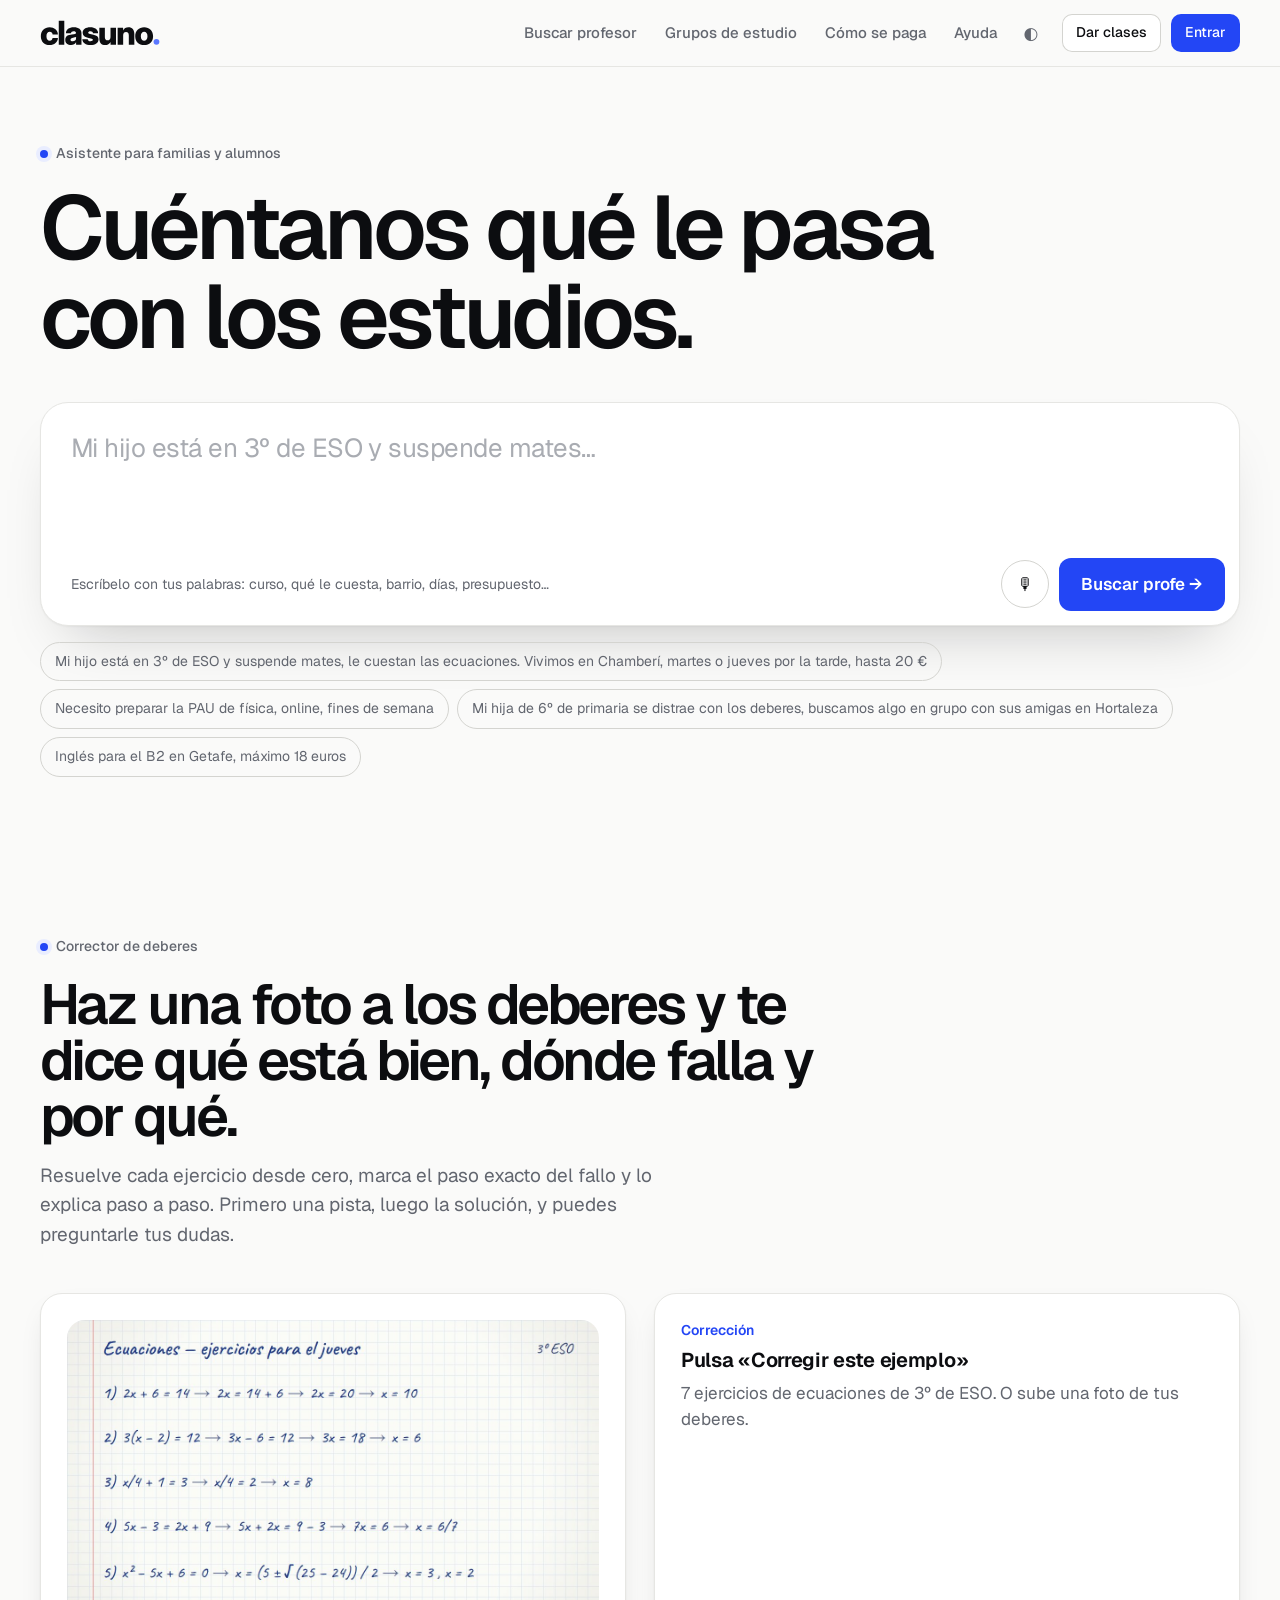
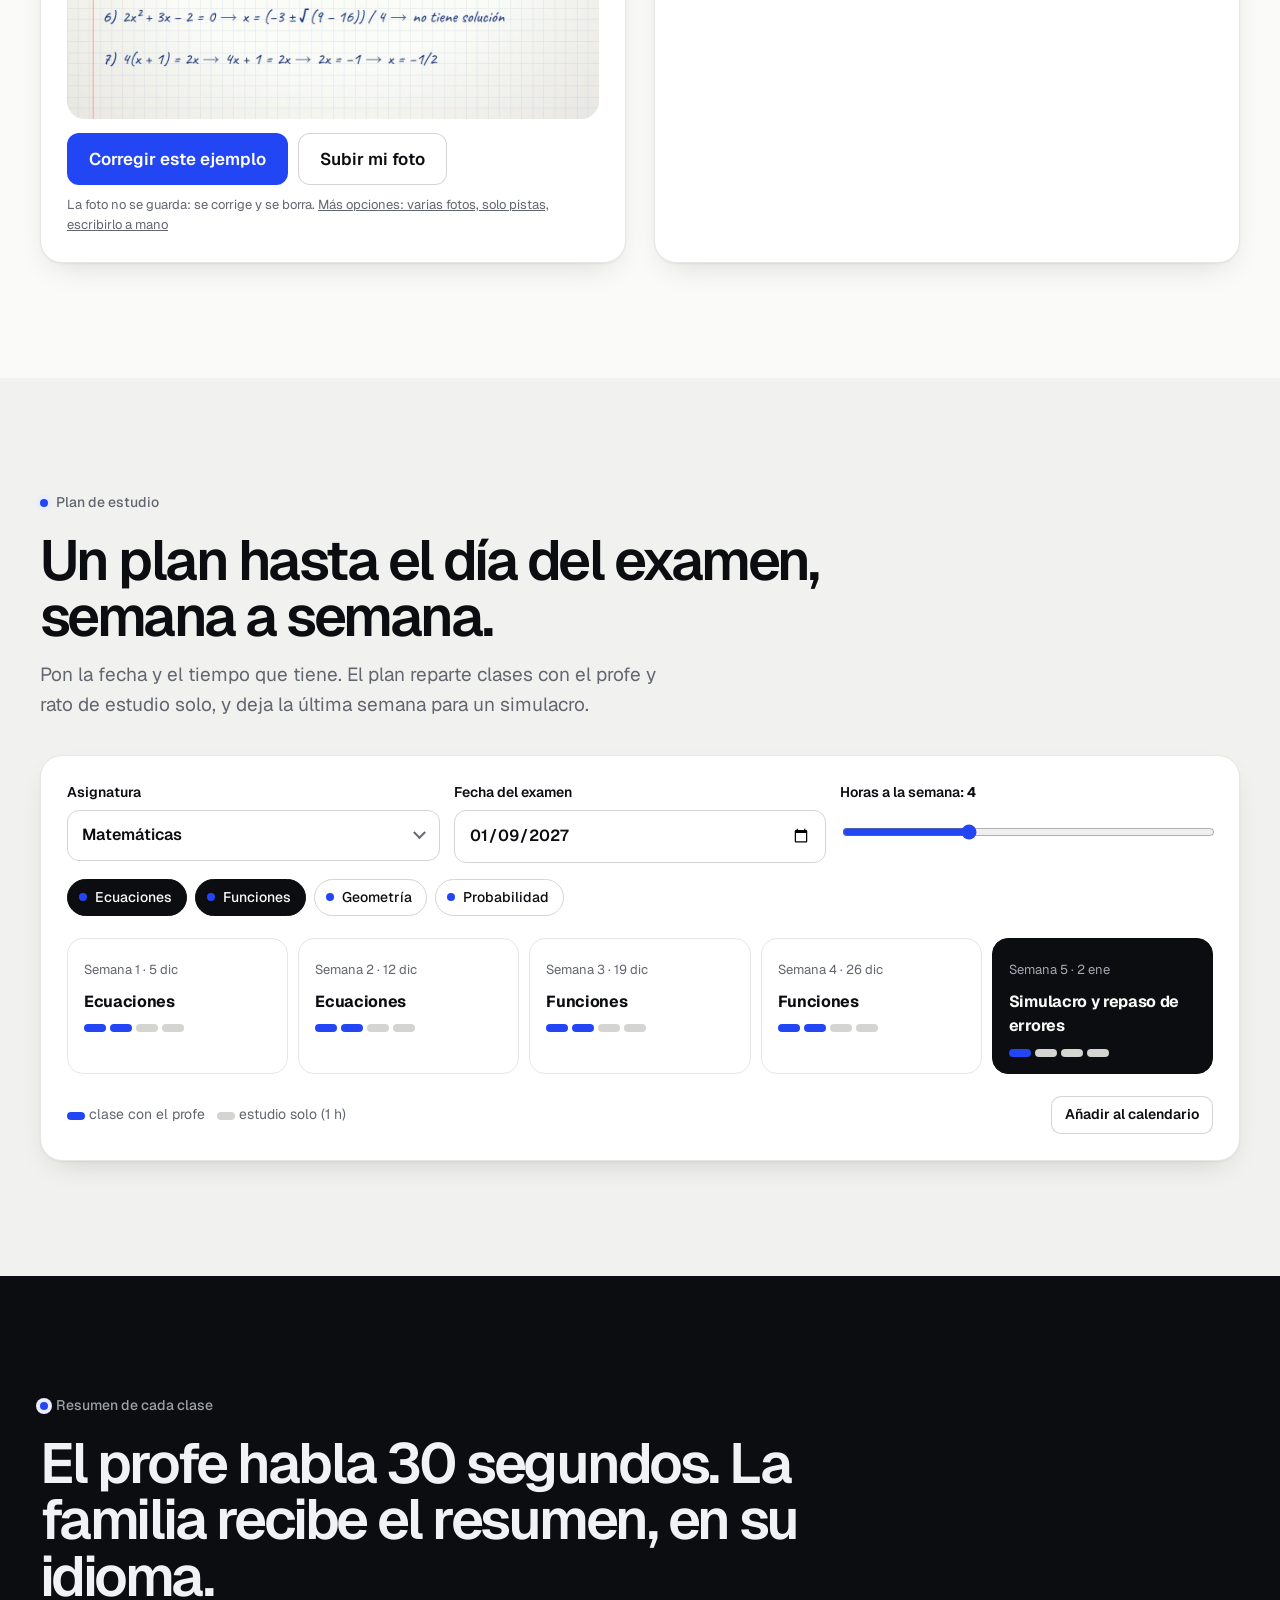
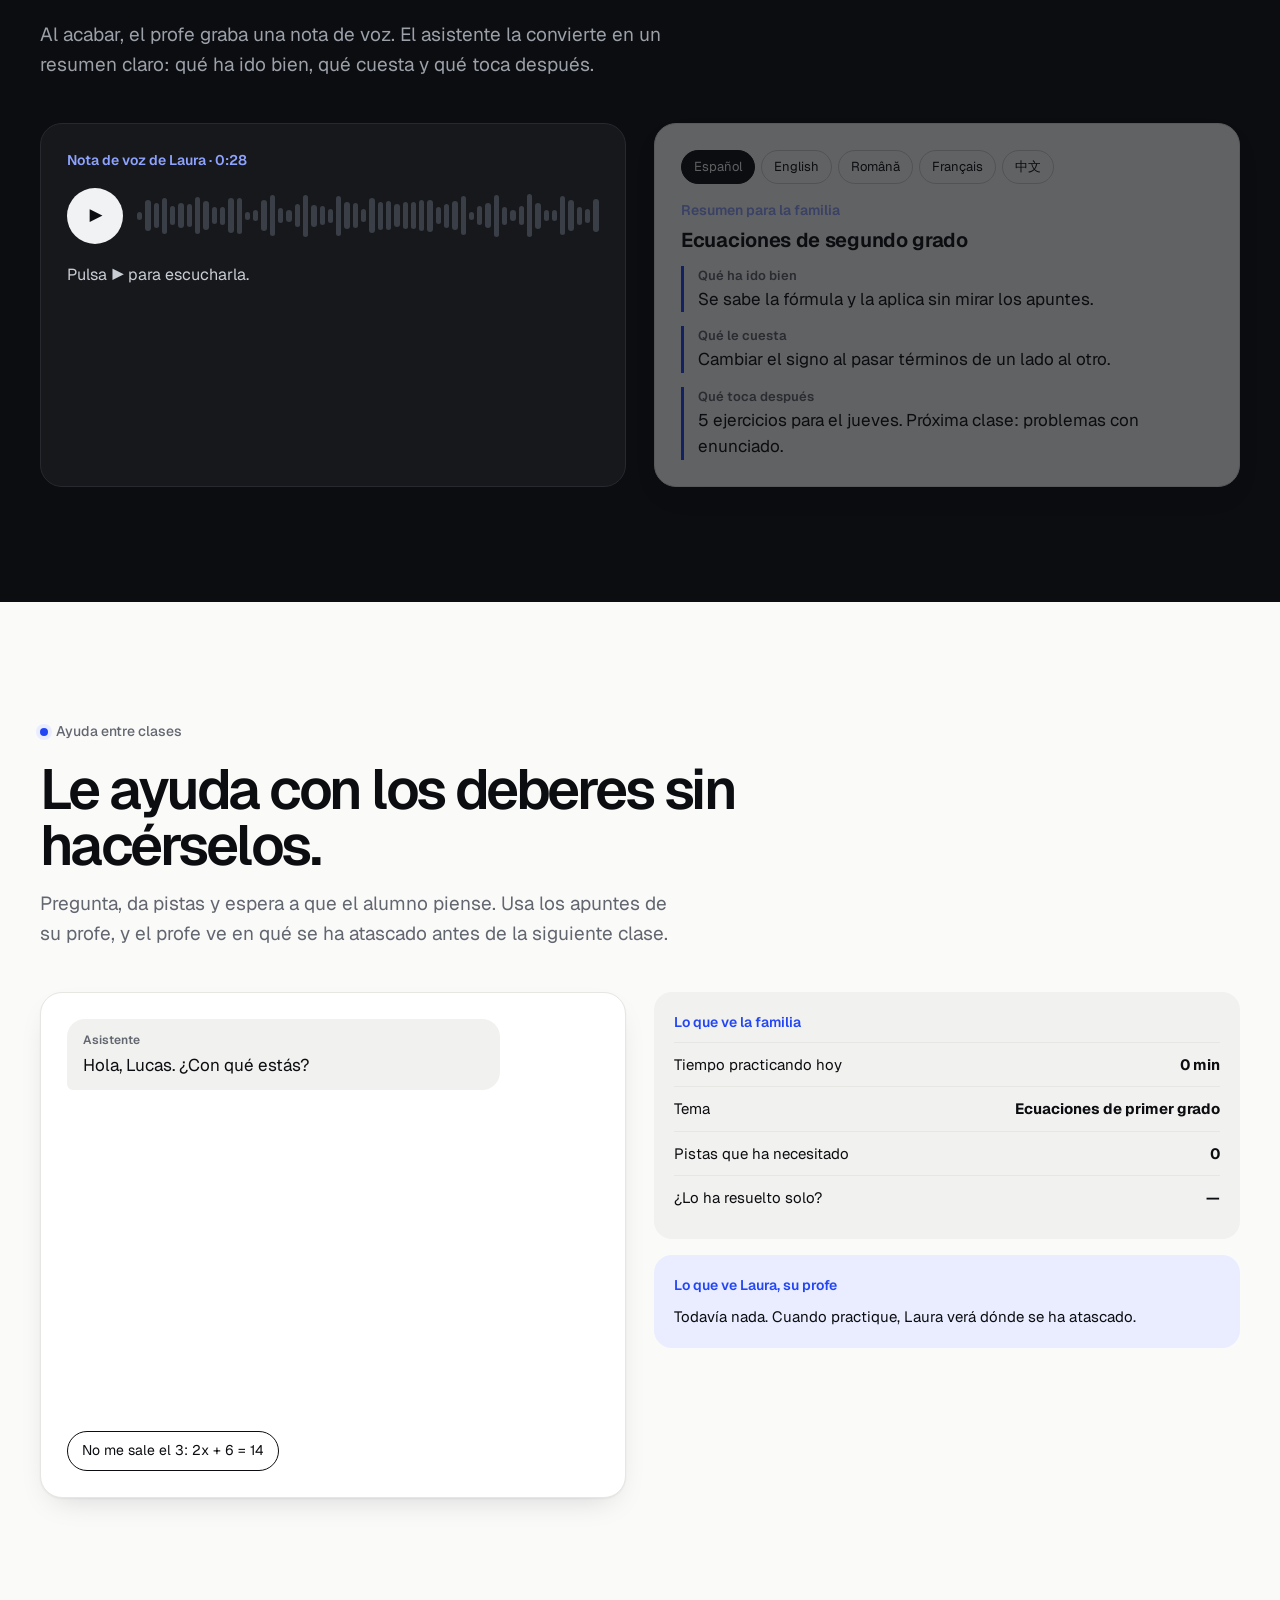
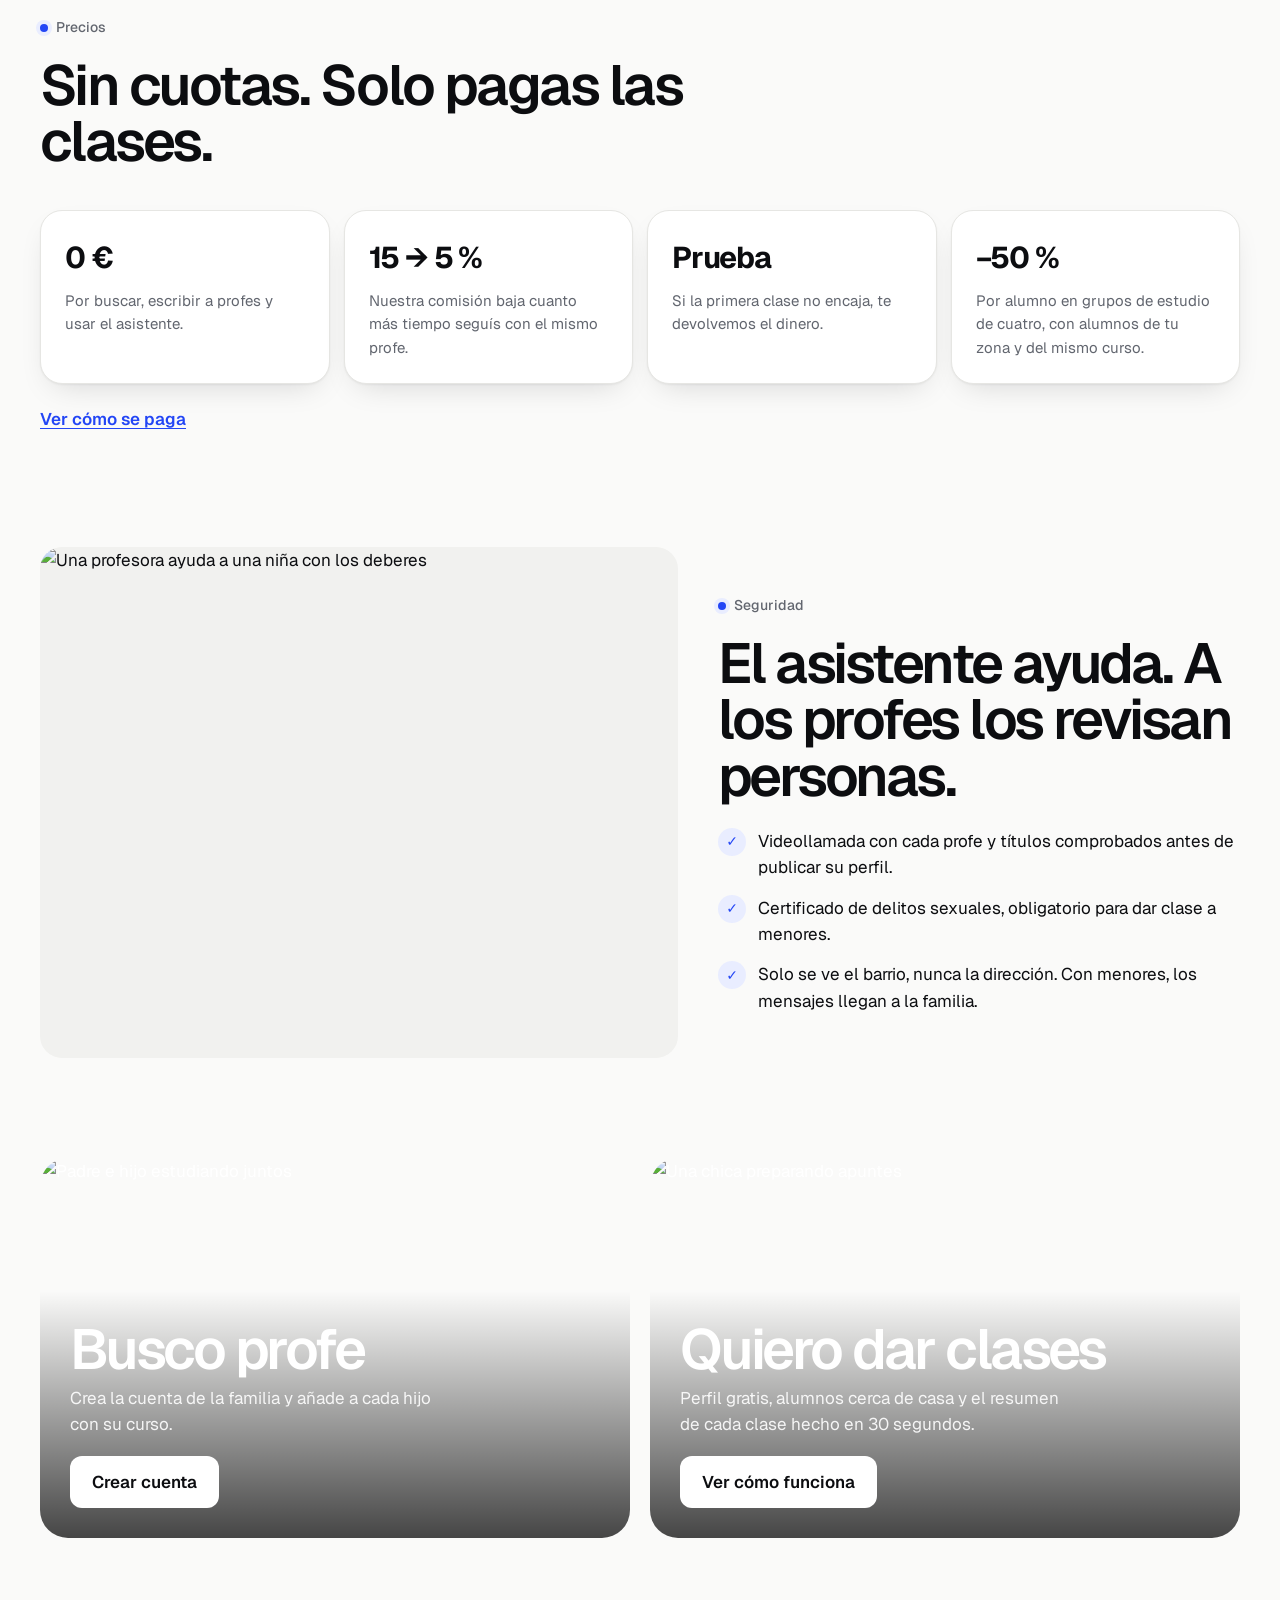
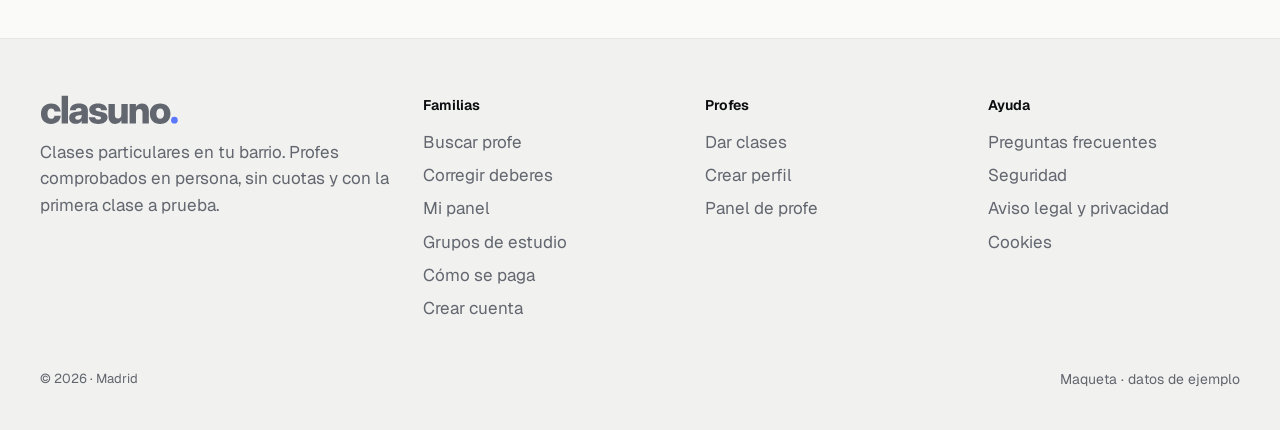
==== commit e64e54f2: "Un solo sistema de títulos y etiquetas en toda la web - estilo.css define una vez los tamaños: titul" ====
--- a/web/index.html
+++ b/web/index.html
@@ -222,7 +222,7 @@
         </div>
         <div class="hoja panel-f" id="diag">
           <p class="numero-f">Corrección</p>
-          <h3 id="diagTitulo" style="font-size:24px">Pulsa «Corregir este ejemplo»</h3>
+          <h3 id="diagTitulo" style="font-size:var(--t-tarjeta)">Pulsa «Corregir este ejemplo»</h3>
           <div id="diagCuerpo" class="suave" style="margin-top:10px">7 ejercicios de ecuaciones de 3º de ESO. O sube una foto de tus deberes.</div>
         </div>
       </div>
@@ -266,7 +266,7 @@
         <div class="hoja panel-f informe-ia vacio" id="informeIA">
           <div class="idiomas" id="idiomas"></div>
           <p class="numero-f" id="infCab">Resumen para la familia</p>
-          <h3 id="infTema" style="font-size:22px">Ecuaciones de segundo grado</h3>
+          <h3 id="infTema" style="font-size:var(--t-tarjeta)">Ecuaciones de segundo grado</h3>
           <div class="tres-i" id="infTres"></div>
         </div>
       </div>
--- a/web/assets/estilo.css
+++ b/web/assets/estilo.css
@@ -29,10 +29,21 @@
 button,input,select,textarea{font:inherit;color:inherit}
 button{cursor:pointer}
 :focus-visible{outline:2px solid var(--butano);outline-offset:2px;border-radius:8px}
+/* Un solo sistema de títulos para toda la web. Si hace falta otro tamaño, se cambia aquí, no en cada página.
+   · --t-portada: el titular grande de la portada
+   · --t-pagina: el título de cada página (Ayuda, Grupos, la ficha del profe…)
+   · --t-app: el título dentro del panel, de un grupo o al entrar
+   · --t-seccion: títulos de sección y de ventanas
+   · --t-tarjeta: títulos de tarjeta (h3)
+   Las etiquetas pequeñas van con .kicker (azul, sin mayúsculas). */
+:root{--t-portada:clamp(44px,7vw,96px);--t-pagina:clamp(38px,5.6vw,72px);--t-app:clamp(32px,4.2vw,48px);--t-seccion:28px;--t-tarjeta:20px}
 h1,h2,h3{letter-spacing:-.045em;line-height:1;margin:0;font-weight:600}
-h1{font-size:clamp(44px,7vw,96px)}
+h1{font-size:var(--t-portada)}
 h2{font-size:clamp(32px,4.4vw,58px)}
-h3{font-size:20px;font-weight:650;letter-spacing:-.015em}
+h3{font-size:var(--t-tarjeta);font-weight:650;letter-spacing:-.015em}
+.t-pagina{font-size:var(--t-pagina)!important}
+.t-app{font-size:var(--t-app)!important}
+.t-seccion{font-size:var(--t-seccion)!important;letter-spacing:-.03em}
 p{margin:0}
 .envoltura{max-width:var(--ancho);margin-left:auto!important;margin-right:auto!important;padding-left:20px!important;padding-right:20px!important}
 .envoltura>*{min-width:0}
@@ -54,11 +65,26 @@
 .nav .boton{margin-left:10px;color:var(--butano-t)}
 .nav .boton.sec{color:var(--tinta)}
 .nav .boton.sec+.boton{margin-left:8px}
+/* «Mi panel» con la sesión iniciada: lo principal de la cabecera */
+.nav .boton-entrar.con-cuenta{padding-left:6px;gap:8px}
+.ava-mini{width:24px;height:24px;border-radius:50%;background:var(--butano-t);color:var(--butano);display:inline-grid;place-items:center;font-size:12.5px;font-weight:700;flex:none}
+.ava-mini.foto{background-size:cover;background-position:center;box-shadow:0 0 0 2px var(--butano-t)}
+.nav .boton-entrar[aria-current="page"]{background:var(--butano);color:var(--butano-t);box-shadow:0 0 0 3px color-mix(in srgb,var(--butano) 30%,transparent)}
+/* Enlaces de la cabecera con icono (profe) */
+.nav a.con-icono{display:inline-flex;align-items:center;gap:7px}
+.icono-nav{width:18px;height:18px;flex:none}
+.cab .atajo-panel{display:none;padding-left:6px;gap:8px;white-space:nowrap}
+.franja-panel{background:var(--butano-claro);border-bottom:1px solid var(--linea)}
+.franja-panel .envoltura{display:flex;justify-content:space-between;align-items:center;gap:14px;padding-top:12px;padding-bottom:12px;flex-wrap:wrap}
+.franja-panel p{font-size:15px}
+.franja-panel span{color:var(--tinta-2)}
 .menu-btn{display:none;margin-left:auto;border:1px solid var(--linea-2);background:var(--hoja);border-radius:10px;padding:8px 14px;font-weight:600}
 .tema-btn{border:0;background:transparent;border-radius:10px;width:38px;height:38px;display:grid;place-items:center;color:var(--tinta-2)}
 .tema-btn:hover{background:var(--papel-2)}
 @media (max-width:1080px){
   .menu-btn{display:block}
+  .cab .atajo-panel{display:inline-flex;margin-left:auto}
+  .atajo-panel:not([hidden])+.menu-btn{margin-left:8px}
   .nav{position:fixed;inset:66px 0 auto 0;flex-direction:column;align-items:stretch;background:var(--papel);padding:12px 20px 22px;
     border-bottom:1px solid var(--linea);box-shadow:var(--sombra);transform:translateY(-130%);transition:transform .35s cubic-bezier(.2,.8,.2,1)}
   .nav.abierto{transform:none}
@@ -82,6 +108,22 @@
 label.campo>span{display:block;margin-bottom:6px}
 .entrada,select.entrada,textarea.entrada{width:100%;border:1px solid var(--linea-2);background:var(--hoja);border-radius:12px;padding:12px 14px;font-size:16px;transition:border-color .15s,box-shadow .15s}
 textarea.entrada{min-height:110px;resize:vertical}
+/* Desplegables en los que se puede escribir (comun.js convierte cada <select>) */
+.combo{position:relative;display:block}
+.combo.auto{display:inline-block;vertical-align:middle}
+.combo-input{padding-right:38px!important;cursor:text;text-overflow:ellipsis}
+.combo::after{content:'';position:absolute;right:16px;top:50%;width:7px;height:7px;border-right:2px solid var(--tinta-2);border-bottom:2px solid var(--tinta-2);transform:translateY(-75%) rotate(45deg);pointer-events:none;transition:transform .15s}
+.combo.abierta::after{transform:translateY(-25%) rotate(225deg)}
+.combo-nativo{position:absolute!important;left:0;bottom:0;width:100%!important;height:1px!important;min-height:0!important;opacity:0;pointer-events:none;padding:0!important;border:0!important;margin:0!important}
+.combo-lista{position:absolute;left:0;right:0;top:calc(100% + 6px);z-index:80;margin:0;padding:6px;list-style:none;background:var(--hoja);border:1px solid var(--linea-2);border-radius:14px;box-shadow:var(--sombra);max-height:min(300px,50vh);overflow:auto;min-width:220px;text-align:left}
+.combo-lista.arriba{top:auto;bottom:calc(100% + 6px)}
+.combo-lista li[role=option]{padding:10px 12px;border-radius:9px;cursor:pointer;font-size:15px;font-weight:500;line-height:1.3;color:var(--tinta)}
+.combo-lista li[role=option]:hover{background:var(--papel-2)}
+.combo-lista li.activo{background:var(--butano-claro)}
+.combo-lista li[aria-selected=true]{font-weight:700}
+.combo-lista mark{background:transparent;color:var(--butano);font-weight:700}
+.combo-grupo{padding:10px 12px 4px;font-size:13px;font-weight:650;color:var(--tinta-2)}
+.combo-vacio{padding:10px 12px;color:var(--tinta-2);font-size:14px;font-weight:500}
 .entrada:focus{outline:none;border-color:var(--butano);box-shadow:0 0 0 4px color-mix(in srgb,var(--butano) 16%,transparent)}
 input[type=range]{width:100%;accent-color:var(--butano)}
 .ayuda{font-size:13px;color:var(--tinta-2);margin-top:6px;font-weight:400}
@@ -121,8 +163,6 @@
 .tarjeta-profe .fav{position:absolute}
 .acciones-tarjeta{display:flex;gap:8px;flex-wrap:wrap;margin-top:14px}
 .acciones-tarjeta [data-fav-txt][aria-pressed="true"]{color:#E0465B}
-/* Contador de la pestaña «Guardados» */
-.cuenta-favs{display:inline-grid;place-items:center;min-width:19px;height:19px;padding:0 5px;margin-left:6px;border-radius:10px;background:var(--butano);color:var(--butano-t);font-size:11px;font-weight:700;vertical-align:1px}
 
 /* ---------- Secciones ---------- */
 .seccion{padding:clamp(64px,9vw,120px) 0}
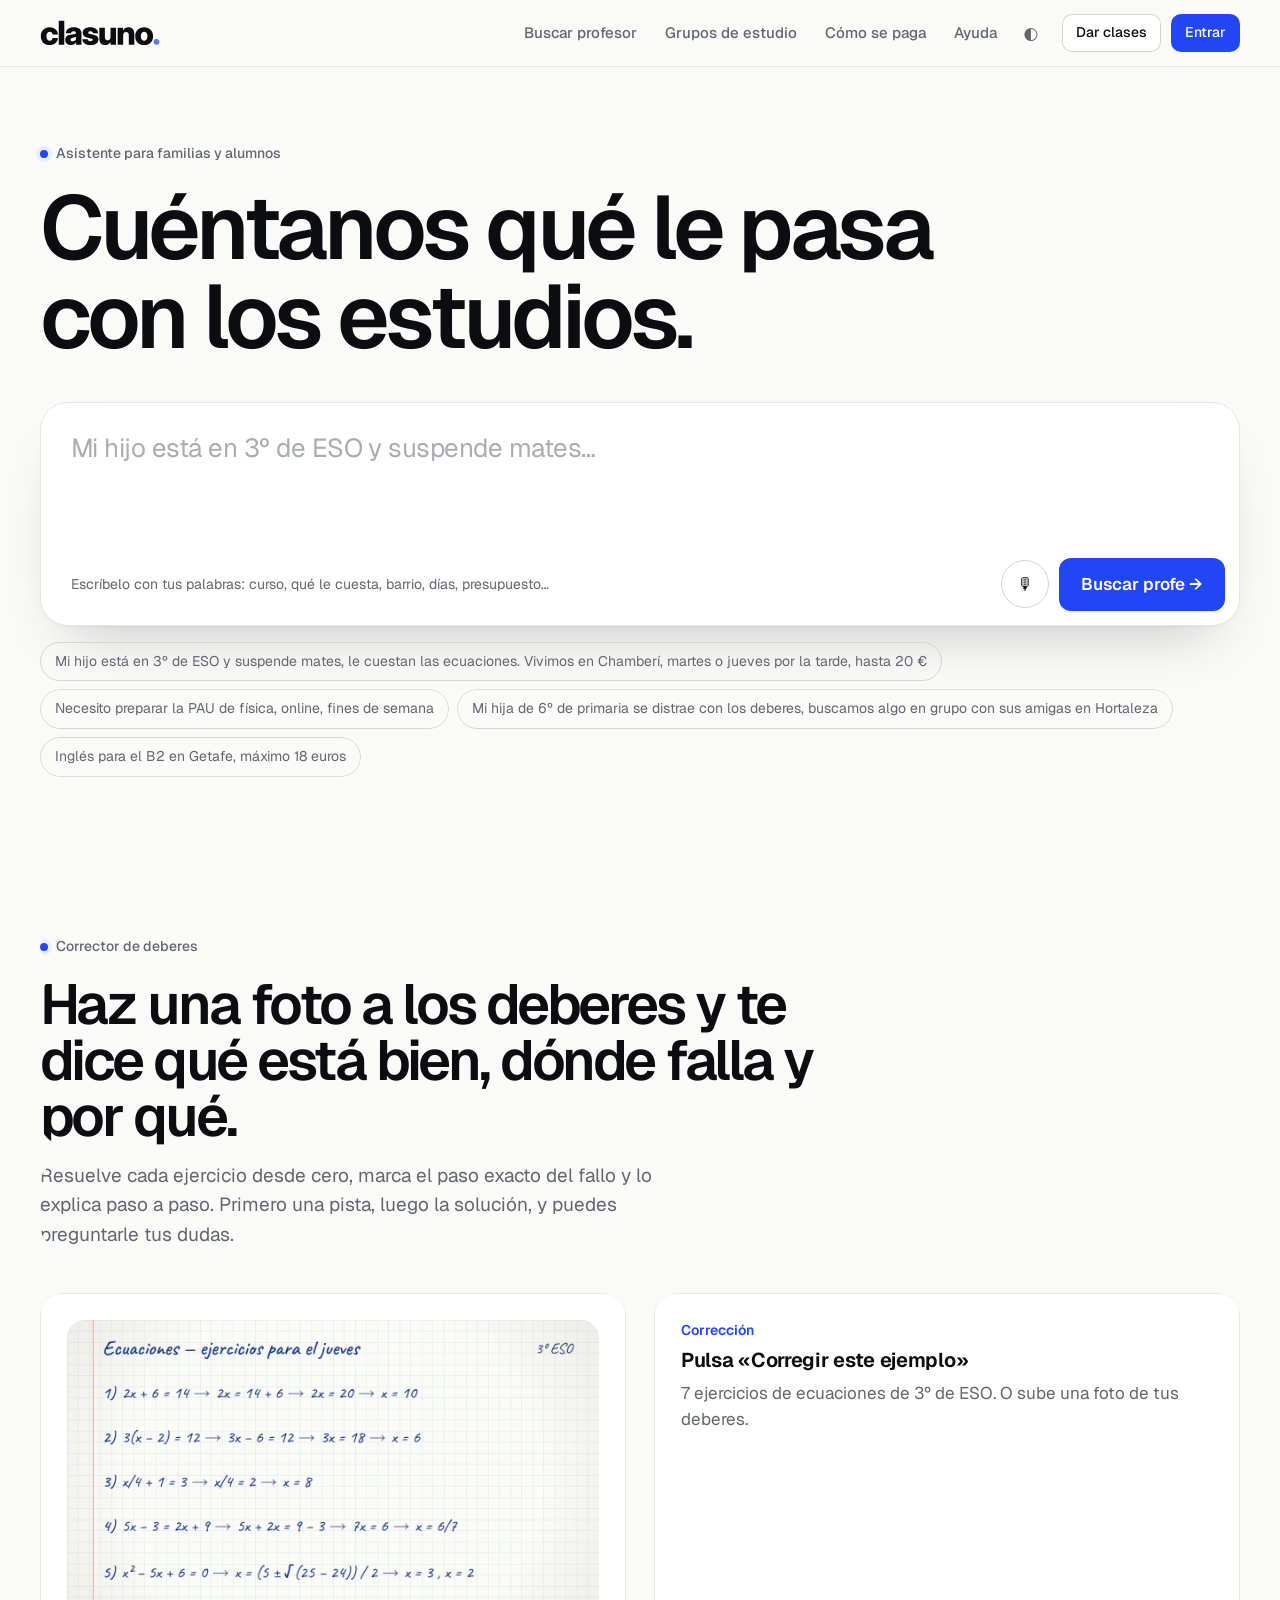
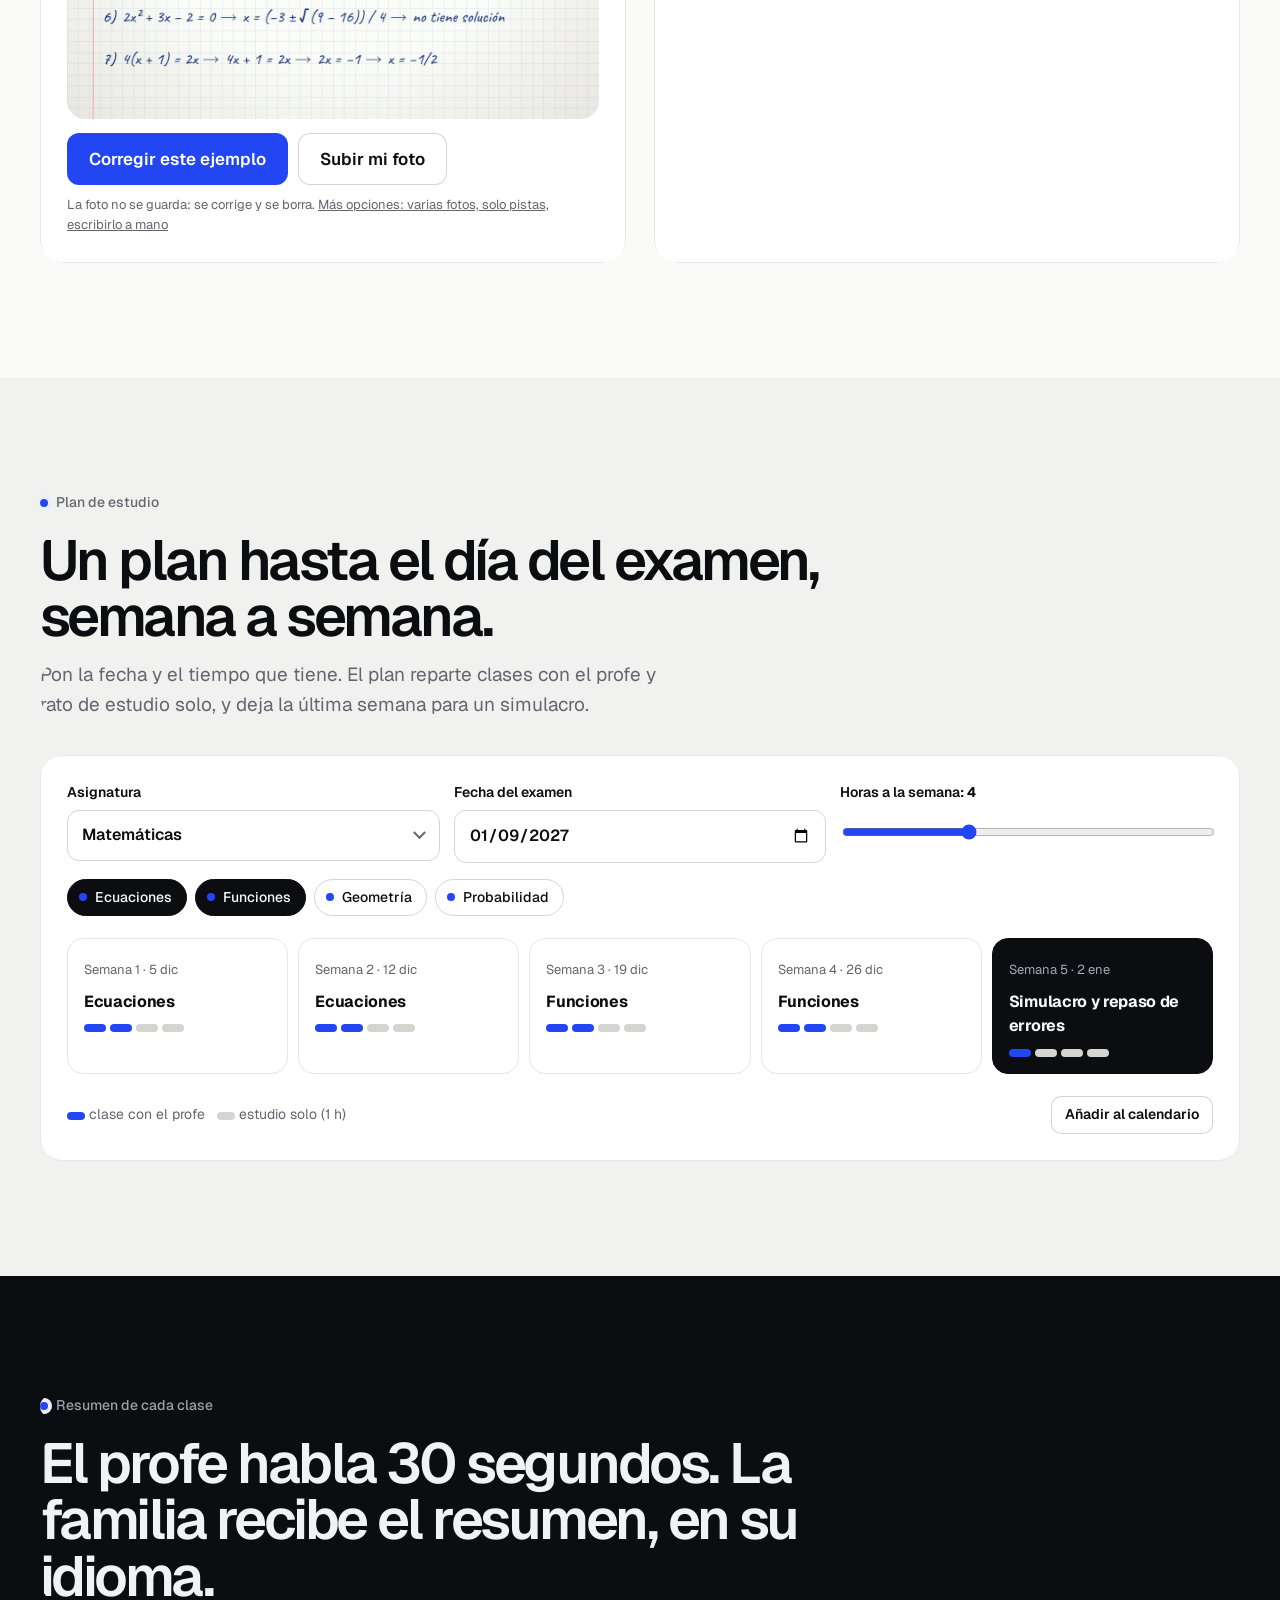
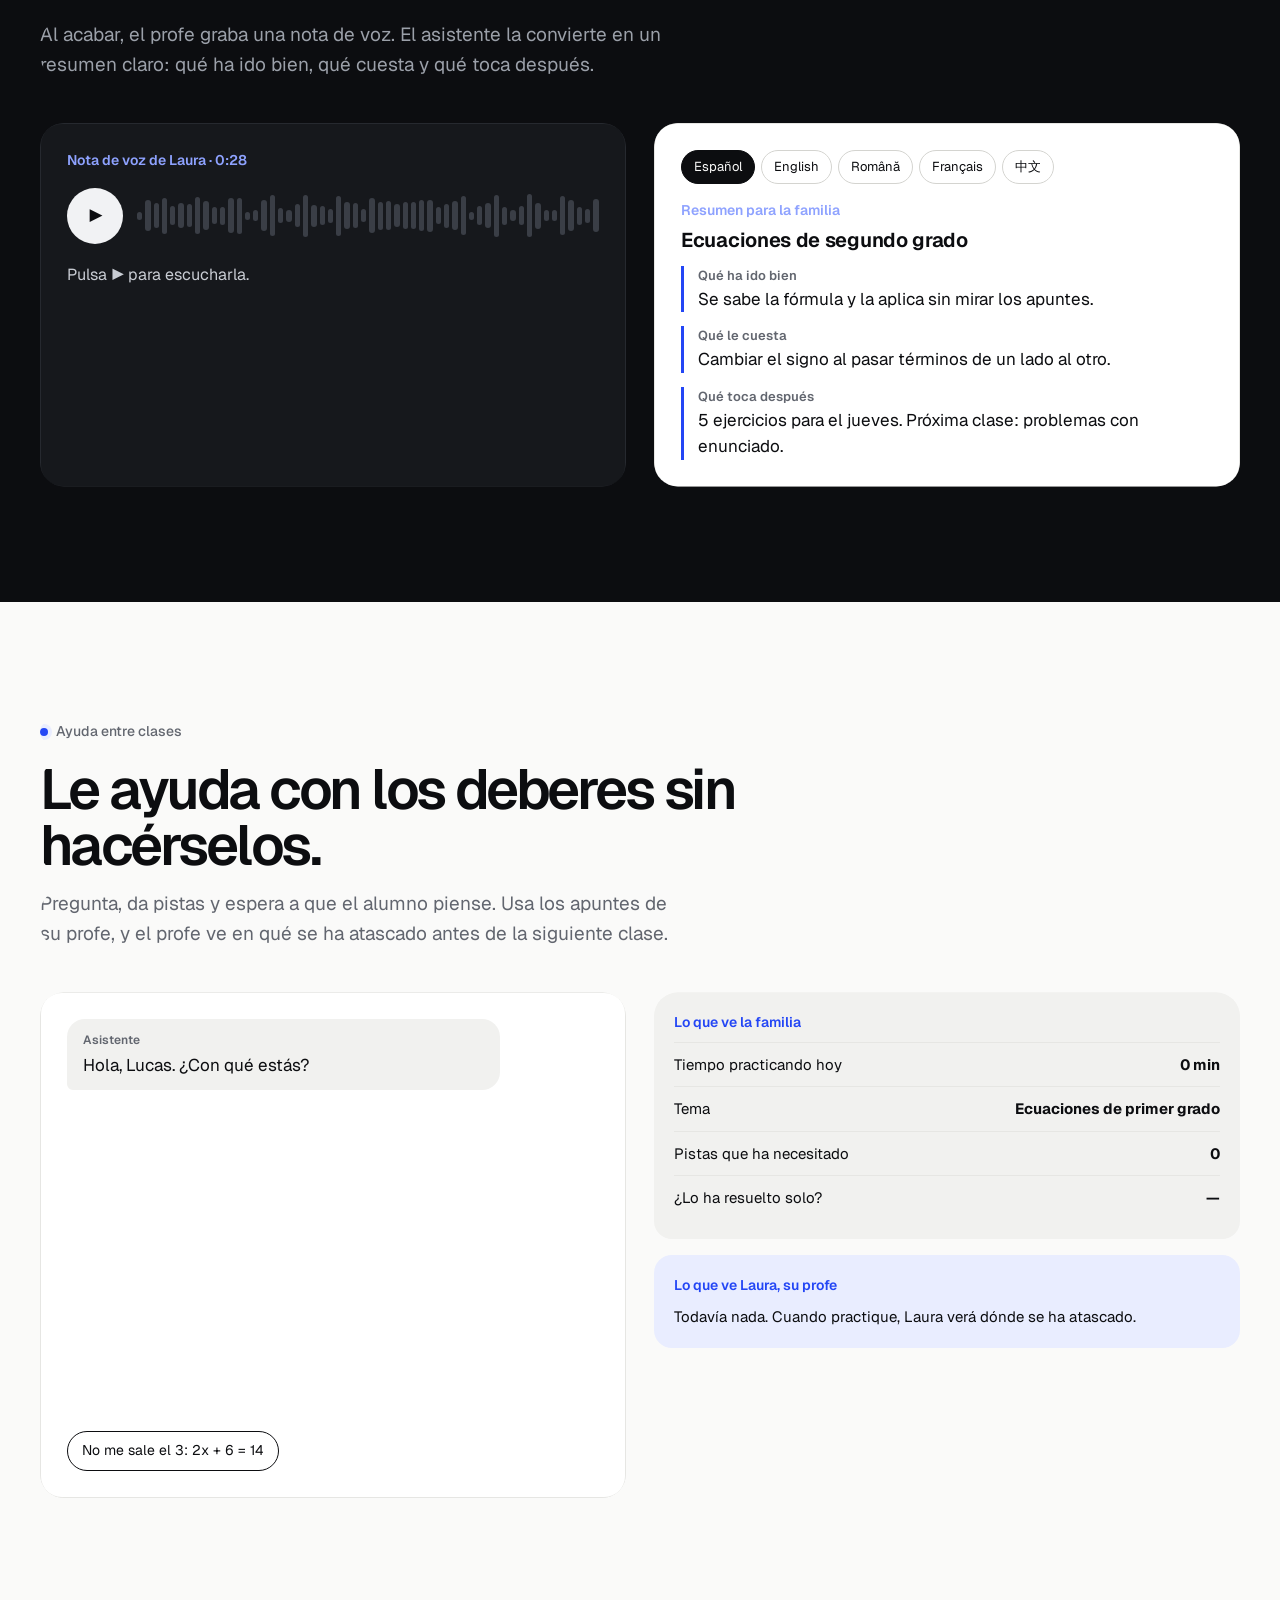
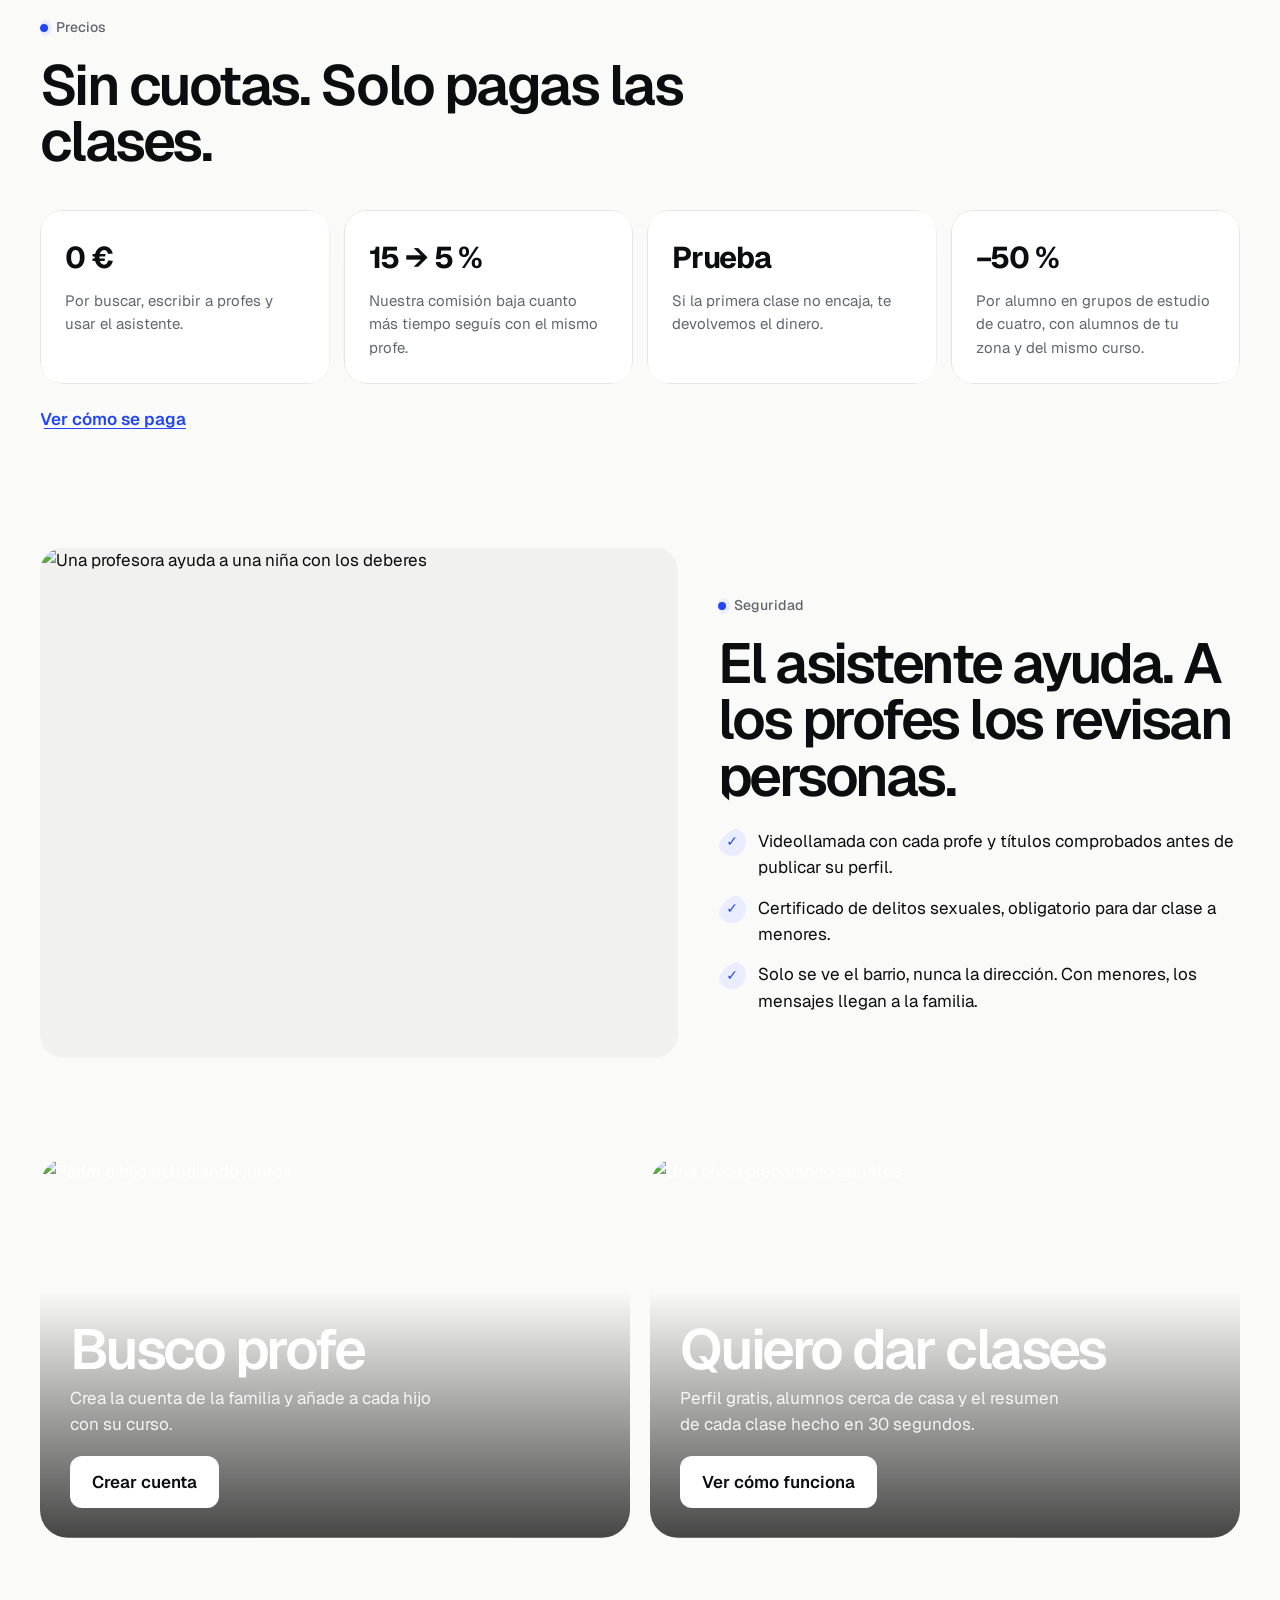
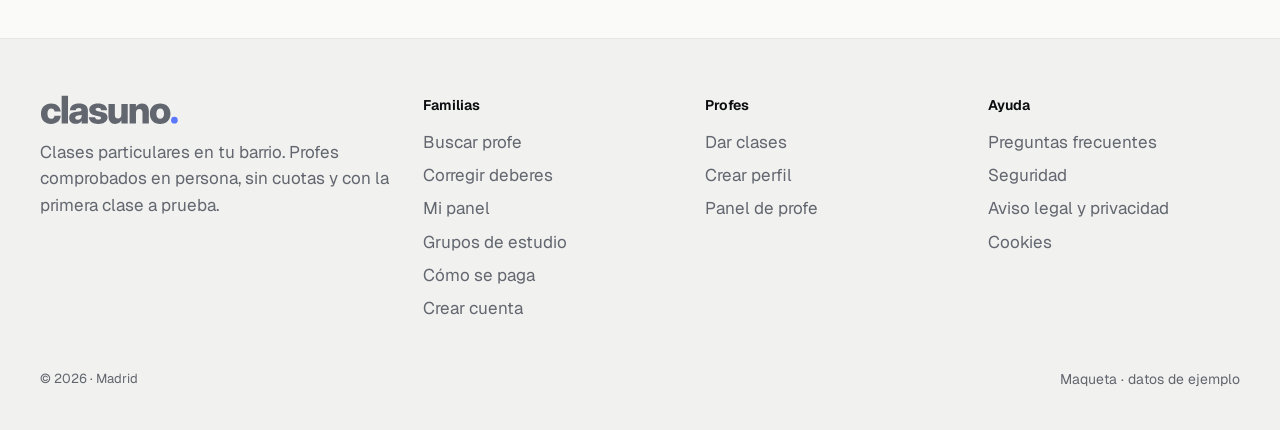
==== commit d5842855: "Portada: cada apartado entra con una animación al hacer scroll Títulos con desenfoque que se aclara," ====
--- a/web/index.html
+++ b/web/index.html
@@ -15,6 +15,19 @@
 .etq-ia i{width:8px;height:8px;border-radius:50%;background:var(--butano);box-shadow:0 0 0 4px var(--butano-claro)}
 .seccion h2{max-width:820px}
 .entradilla{font-size:19px;color:var(--tinta-2);max-width:640px;margin-top:16px}
+
+/* ---------- Animaciones al hacer scroll ---------- */
+.js-anim .rv{opacity:0;transform:translateY(28px);transition:opacity .8s cubic-bezier(.2,.8,.2,1),transform .95s cubic-bezier(.2,.8,.2,1),filter .8s,clip-path 1.1s cubic-bezier(.7,0,.2,1)}
+.js-anim .rv.izq{transform:translateX(-48px)}
+.js-anim .rv.der{transform:translateX(48px)}
+.js-anim .rv.titulo{transform:translateY(34px);filter:blur(10px)}
+.js-anim .rv.zoom{transform:scale(.93)}
+.js-anim .rv.cortina{opacity:1;transform:none;clip-path:inset(0 0 100% 0 round 24px)}
+.js-anim .rv.cortina img{transform:scale(1.18);transition:transform 1.6s cubic-bezier(.2,.8,.2,1)}
+.js-anim .rv.dentro{opacity:1;transform:none;filter:none;clip-path:inset(0 0 0 0 round 24px)}
+.js-anim .rv.cortina.dentro img{transform:none}
+.js-anim .seccion.oscura{transition:background-color 1s}
+.js-anim .seccion.oscura:not(.encendida){background-color:var(--papel)}
 
 /* ---------- 1. Consola ---------- */
 .consola{padding:72px 0 40px}
@@ -307,10 +320,10 @@
       <p class="etq-ia"><i></i>Precios</p>
       <h2>Sin cuotas. Solo pagas las clases.</h2>
       <div class="hechos">
-        <div class="hoja aparece"><b>0 €</b><p>Por buscar, escribir a profes y usar el asistente.</p></div>
-        <div class="hoja aparece"><b>15 → 5 %</b><p>Nuestra comisión baja cuanto más tiempo seguís con el mismo profe.</p></div>
-        <div class="hoja aparece"><b>Prueba</b><p>Si la primera clase no encaja, te devolvemos el dinero.</p></div>
-        <div class="hoja aparece"><b>−50 %</b><p>Por alumno en grupos de estudio de cuatro, con alumnos de tu zona y del mismo curso.</p></div>
+        <div class="hoja"><b>0 €</b><p>Por buscar, escribir a profes y usar el asistente.</p></div>
+        <div class="hoja"><b>15 → 5 %</b><p>Nuestra comisión baja cuanto más tiempo seguís con el mismo profe.</p></div>
+        <div class="hoja"><b>Prueba</b><p>Si la primera clase no encaja, te devolvemos el dinero.</p></div>
+        <div class="hoja"><b>−50 %</b><p>Por alumno en grupos de estudio de cuatro, con alumnos de tu zona y del mismo curso.</p></div>
       </div>
       <p style="margin-top:22px"><a class="enlace-btn" href="como-se-paga.html">Ver cómo se paga</a></p>
     </div>
@@ -319,7 +332,7 @@
   <!-- Personas -->
   <section class="envoltura" style="padding-bottom:100px">
     <div class="personas">
-      <div class="foto aparece"><img src="https://images.unsplash.com/photo-1758525861793-9258e09708e2?auto=format&fit=crop&w=1200&q=70" alt="Una profesora ayuda a una niña con los deberes" loading="lazy"></div>
+      <div class="foto"><img src="https://images.unsplash.com/photo-1758525861793-9258e09708e2?auto=format&fit=crop&w=1200&q=70" alt="Una profesora ayuda a una niña con los deberes" loading="lazy"></div>
       <div>
         <p class="etq-ia"><i></i>Seguridad</p>
         <h2>El asistente ayuda. A los profes los revisan personas.</h2>
@@ -346,6 +359,45 @@
   </section>
 </main>
 
+<script>
+/* Cada apartado entra con una animación al llegar a él (si el sistema no pide menos movimiento) */
+(() => {
+  if (!('IntersectionObserver' in window) || matchMedia('(prefers-reduced-motion: reduce)').matches) return;
+  document.documentElement.classList.add('js-anim');
+  const TIPOS = [
+    ['.etq-ia, .entradilla, .caja-ia, .ejemplos > button, .hechos > .hoja, .seccion > .envoltura > p:last-child, .personas li', ''],
+    ['h1, h2:not(.puerta h2)', 'titulo'],
+    ['.funcion > :first-child', 'izq'],
+    ['.funcion > :last-child', 'der'],
+    ['.seccion > .envoltura > .hoja.panel-f', 'zoom'],
+    ['.personas .foto, .puerta', 'cortina']
+  ];
+  const piezas = new Set();
+  for (const [sel, tipo] of TIPOS) document.querySelectorAll('main ' + sel.split(', ').join(', main ')).forEach(el => {
+    if (el.closest('#resultado') || piezas.has(el)) return;
+    el.classList.add('rv'); if (tipo) el.classList.add(tipo); piezas.add(el);
+  });
+  // Las que entran a la vez salen una detrás de otra
+  // Lo que entra con cortina está recortado del todo y el navegador no lo «ve»: se vigila su contenedor
+  const vigilados = new Map();
+  piezas.forEach(el => { const v = el.classList.contains('cortina') ? el.parentElement : el; vigilados.set(v, [...(vigilados.get(v) || []), el]); });
+  const io = new IntersectionObserver(entradas => {
+    const nuevas = entradas.filter(e => e.isIntersecting).flatMap(e => { io.unobserve(e.target); return vigilados.get(e.target) || []; })
+      .sort((a, b) => a.compareDocumentPosition(b) & Node.DOCUMENT_POSITION_FOLLOWING ? -1 : 1);
+    nuevas.forEach((el, k) => {
+      const ms = Math.min(k, 7) * 110;
+      el.style.transitionDelay = ms + 'ms';
+      el.classList.add('dentro');
+      // Al acabar se le quitan las clases para que vuelvan sus efectos de siempre (hover, etc.)
+      setTimeout(() => { el.classList.remove('rv', 'dentro', 'titulo', 'izq', 'der', 'zoom', 'cortina'); el.style.transitionDelay = ''; }, ms + 1700);
+    });
+  }, { threshold: .15, rootMargin: '0px 0px -6% 0px' });
+  vigilados.forEach((_, v) => io.observe(v));
+  // La sección oscura «apaga la luz» al llegar
+  const osc = new IntersectionObserver(es => es.forEach(e => { if (e.isIntersecting) { e.target.classList.add('encendida'); osc.unobserve(e.target); } }), { threshold: .2 });
+  document.querySelectorAll('.seccion.oscura').forEach(s => osc.observe(s));
+})();
+</script>
 <script src="assets/datos.js"></script>
 <script src="https://cdn.jsdelivr.net/npm/@supabase/supabase-js@2.49.4/dist/umd/supabase.js"></script>
 <script src="assets/supa.js"></script>
--- a/web/assets/estilo.css
+++ b/web/assets/estilo.css
@@ -108,6 +108,43 @@
 label.campo>span{display:block;margin-bottom:6px}
 .entrada,select.entrada,textarea.entrada{width:100%;border:1px solid var(--linea-2);background:var(--hoja);border-radius:12px;padding:12px 14px;font-size:16px;transition:border-color .15s,box-shadow .15s}
 textarea.entrada{min-height:110px;resize:vertical}
+/* ---------- Corrector de deberes / Asistente IA (assets/corrector.js) ---------- */
+.corrector{display:grid;grid-template-columns:minmax(0,.9fr) minmax(0,1.1fr);gap:26px;align-items:start;padding-bottom:70px}
+.corrector .lado{position:sticky;top:84px}
+.corrector .subida{padding:22px}
+.corrector .zona-foto{border:2px dashed var(--linea-2);border-radius:18px;padding:26px 18px;text-align:center;transition:border-color .2s,background .2s}
+.corrector .zona-foto.encima{border-color:var(--butano);background:var(--butano-claro)}
+.corrector .zona-foto p{color:var(--tinta-2);font-size:15px}
+.corrector .zona-icono{font-size:30px;line-height:1}
+.corrector .zona-foto .botones{display:flex;gap:8px;justify-content:center;flex-wrap:wrap;margin-top:14px}
+.corrector .miniaturas{display:grid;grid-template-columns:repeat(3,1fr);gap:10px;margin-top:14px}
+.corrector .miniaturas:empty{display:none}
+.corrector .mini{position:relative;border-radius:12px;overflow:hidden;aspect-ratio:3/4;background:var(--papel-2)}
+.corrector .mini img{width:100%;height:100%;object-fit:cover}
+.corrector .mini button{position:absolute;top:6px;right:6px;width:26px;height:26px;border-radius:50%;border:0;background:rgba(0,0,0,.6);color:#fff;font-size:15px;line-height:1}
+.corrector .opciones{display:grid;grid-template-columns:1fr 1fr;gap:12px;margin-top:16px}
+.corrector .segmentado{display:flex;border:1px solid var(--linea-2);border-radius:12px;overflow:hidden;background:var(--hoja);margin-top:6px}
+.corrector .segmentado button{flex:1;border:0;background:transparent;padding:10px 8px;font-weight:600;font-size:14px;line-height:1.25;color:var(--tinta)}
+.corrector .segmentado button small{display:block;font-weight:400;font-size:12px;color:var(--tinta-2)}
+.corrector .segmentado button[aria-pressed="true"]{background:var(--tinta);color:var(--papel)}
+.corrector .segmentado button[aria-pressed="true"] small{color:inherit;opacity:.75}
+.corrector .escrito{margin-top:14px}
+.corrector .escrito summary{cursor:pointer;font-weight:600;font-size:14.5px;color:var(--butano)}
+.corrector .btn-corregir{width:100%;margin-top:18px;padding:15px;font-size:17px}
+.corrector .estado-corr{margin-top:12px;font-size:15px;min-height:22px}
+.corrector .visor .pestanas{display:flex;gap:6px;margin-bottom:10px}
+.corrector .visor .pestanas button{border:1px solid var(--linea-2);background:var(--hoja);color:var(--tinta);border-radius:99px;padding:5px 12px;font-size:13px;font-weight:600}
+.corrector .visor .pestanas button[aria-pressed="true"]{background:var(--tinta);color:var(--papel)}
+.corrector .visor-pie{display:flex;justify-content:space-between;gap:10px;align-items:center;margin-top:12px;flex-wrap:wrap}
+.corrector .como{padding:26px}
+.corrector .como ol{list-style:none;padding:0;margin:16px 0 0;display:grid;gap:16px}
+.corrector .como li{display:grid;grid-template-columns:40px 1fr;gap:12px;align-items:start}
+.corrector .como li span{width:40px;height:40px;border-radius:12px;background:var(--butano-claro);color:var(--butano);font-weight:700;display:grid;place-items:center;font-size:17px}
+.corrector .como li b{display:block}
+.corrector .como li p{color:var(--tinta-2);font-size:15px}
+@media (max-width:1100px){.panel .corrector{grid-template-columns:1fr}.panel .corrector .lado{position:static}}
+@media (max-width:980px){.corrector{grid-template-columns:1fr}.corrector .lado{position:static}}
+@media (max-width:520px){.corrector .opciones{grid-template-columns:1fr}}
 /* Desplegables en los que se puede escribir (comun.js convierte cada <select>) */
 .combo{position:relative;display:block}
 .combo.auto{display:inline-block;vertical-align:middle}
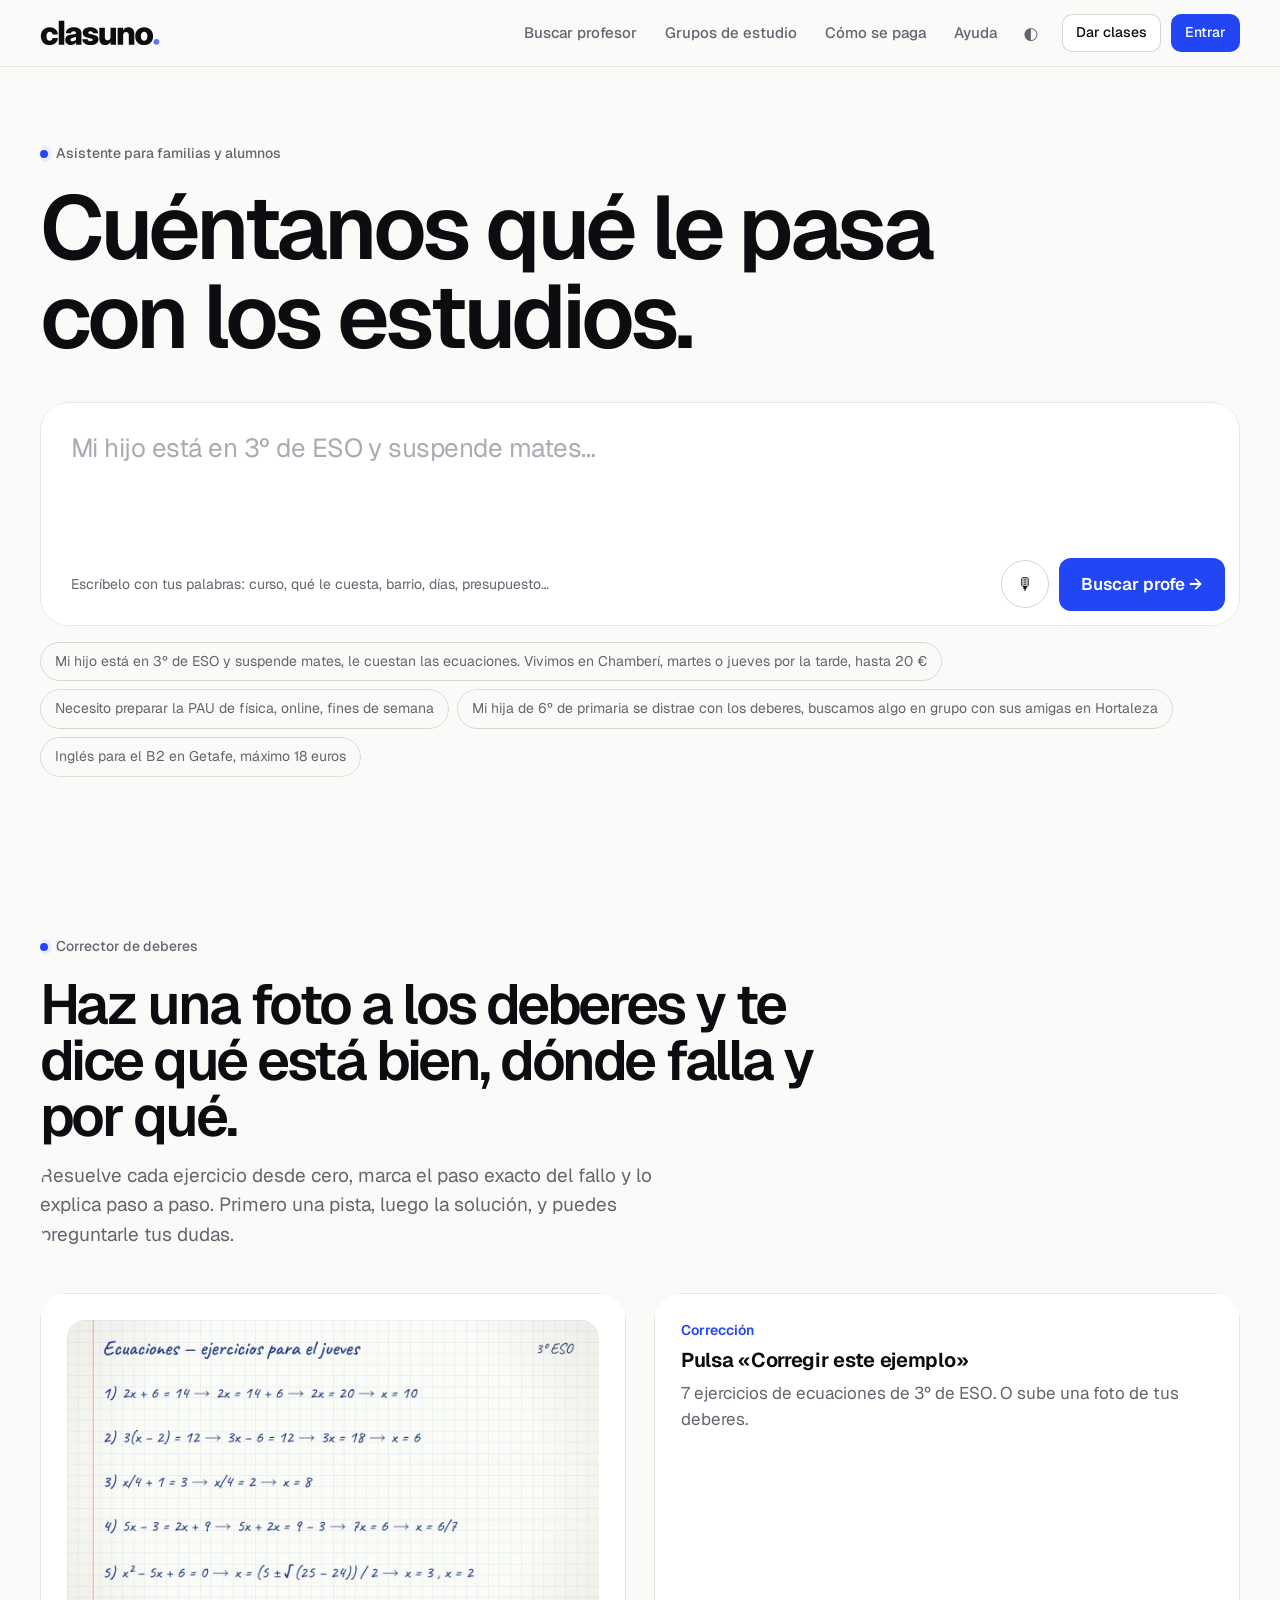
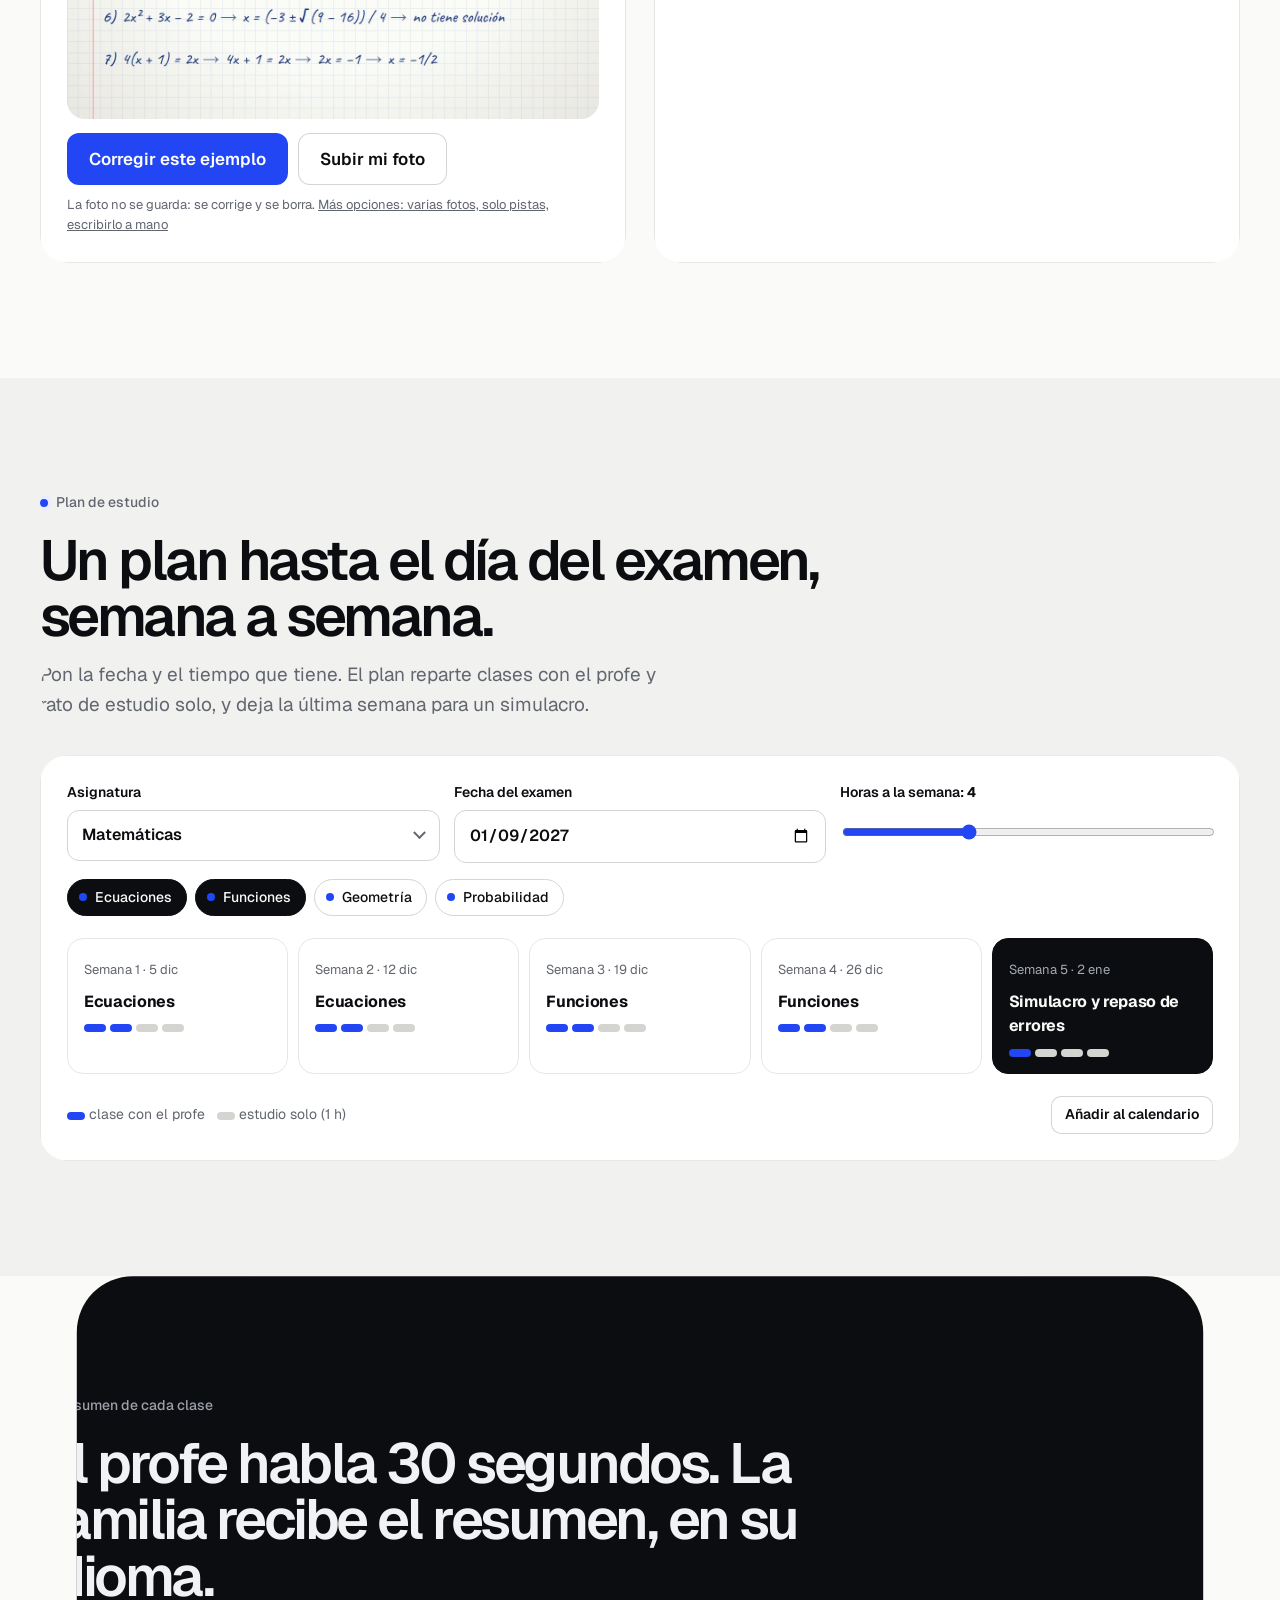
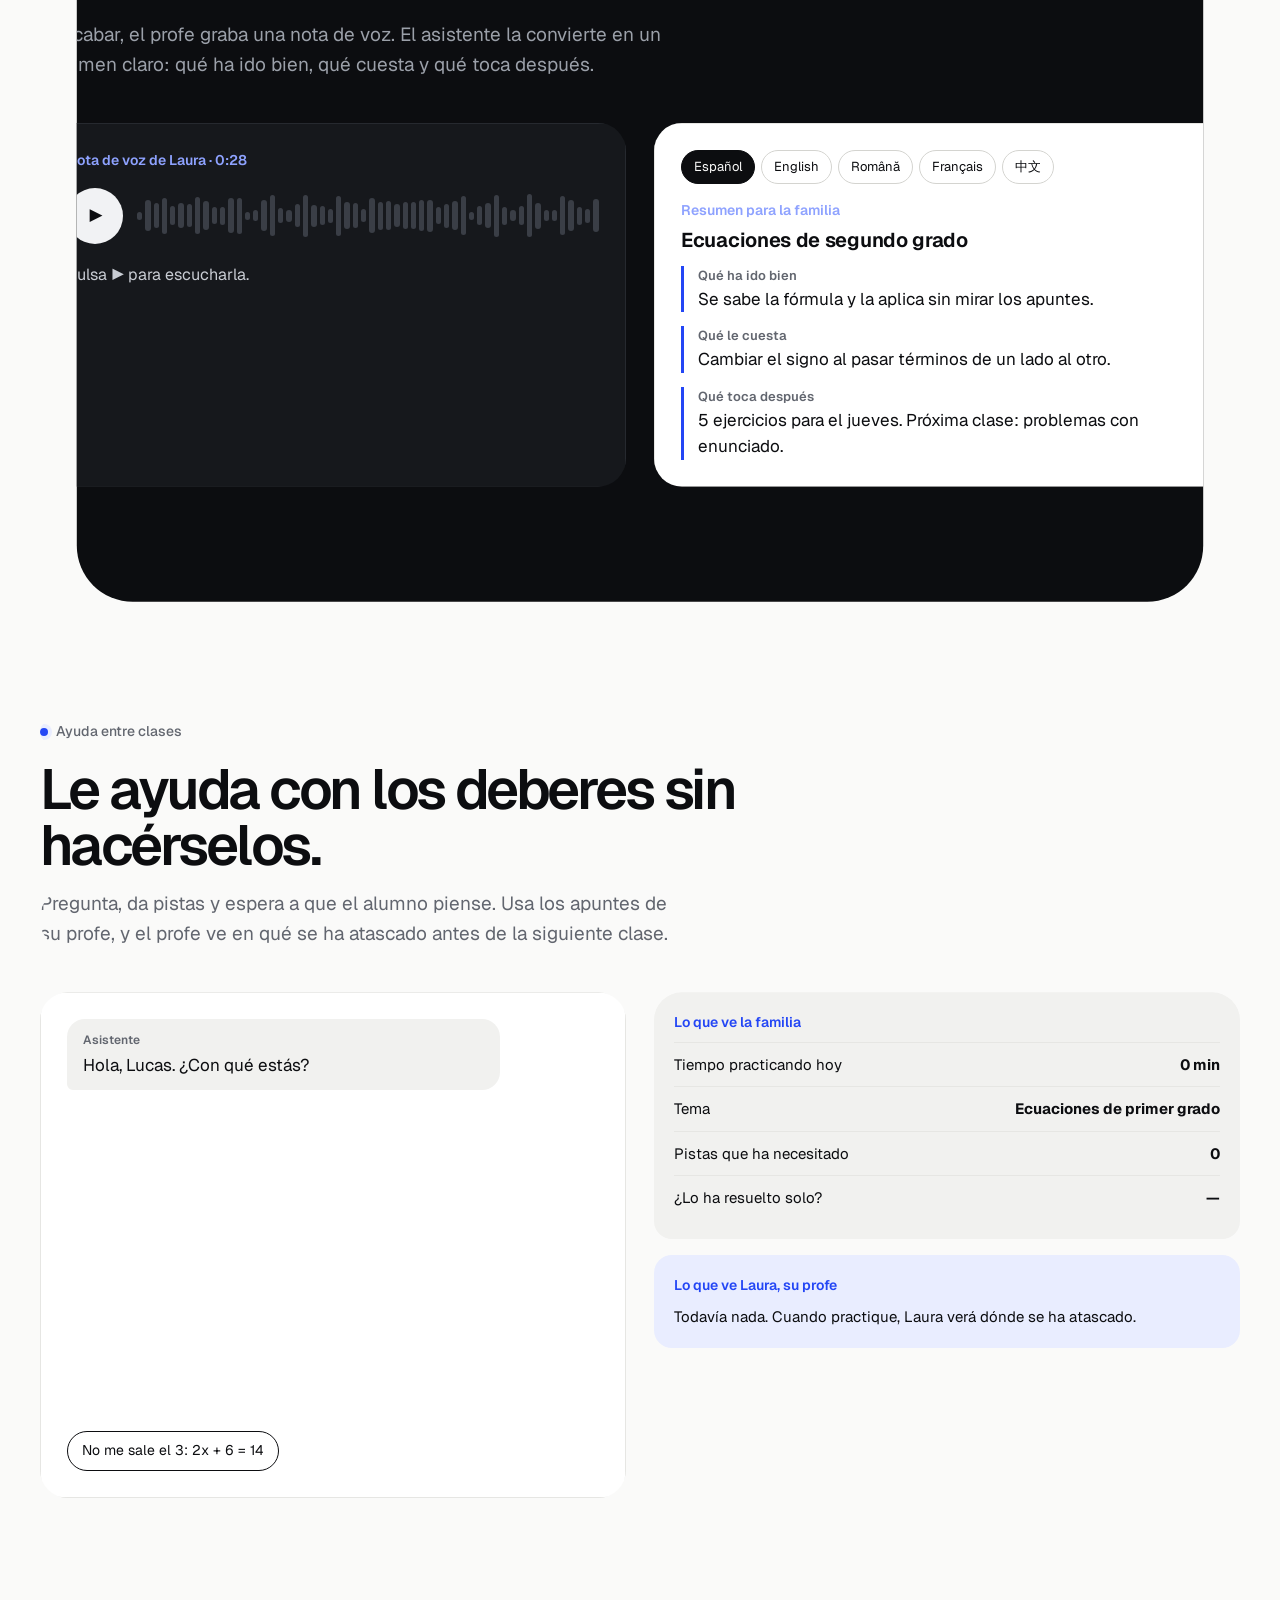
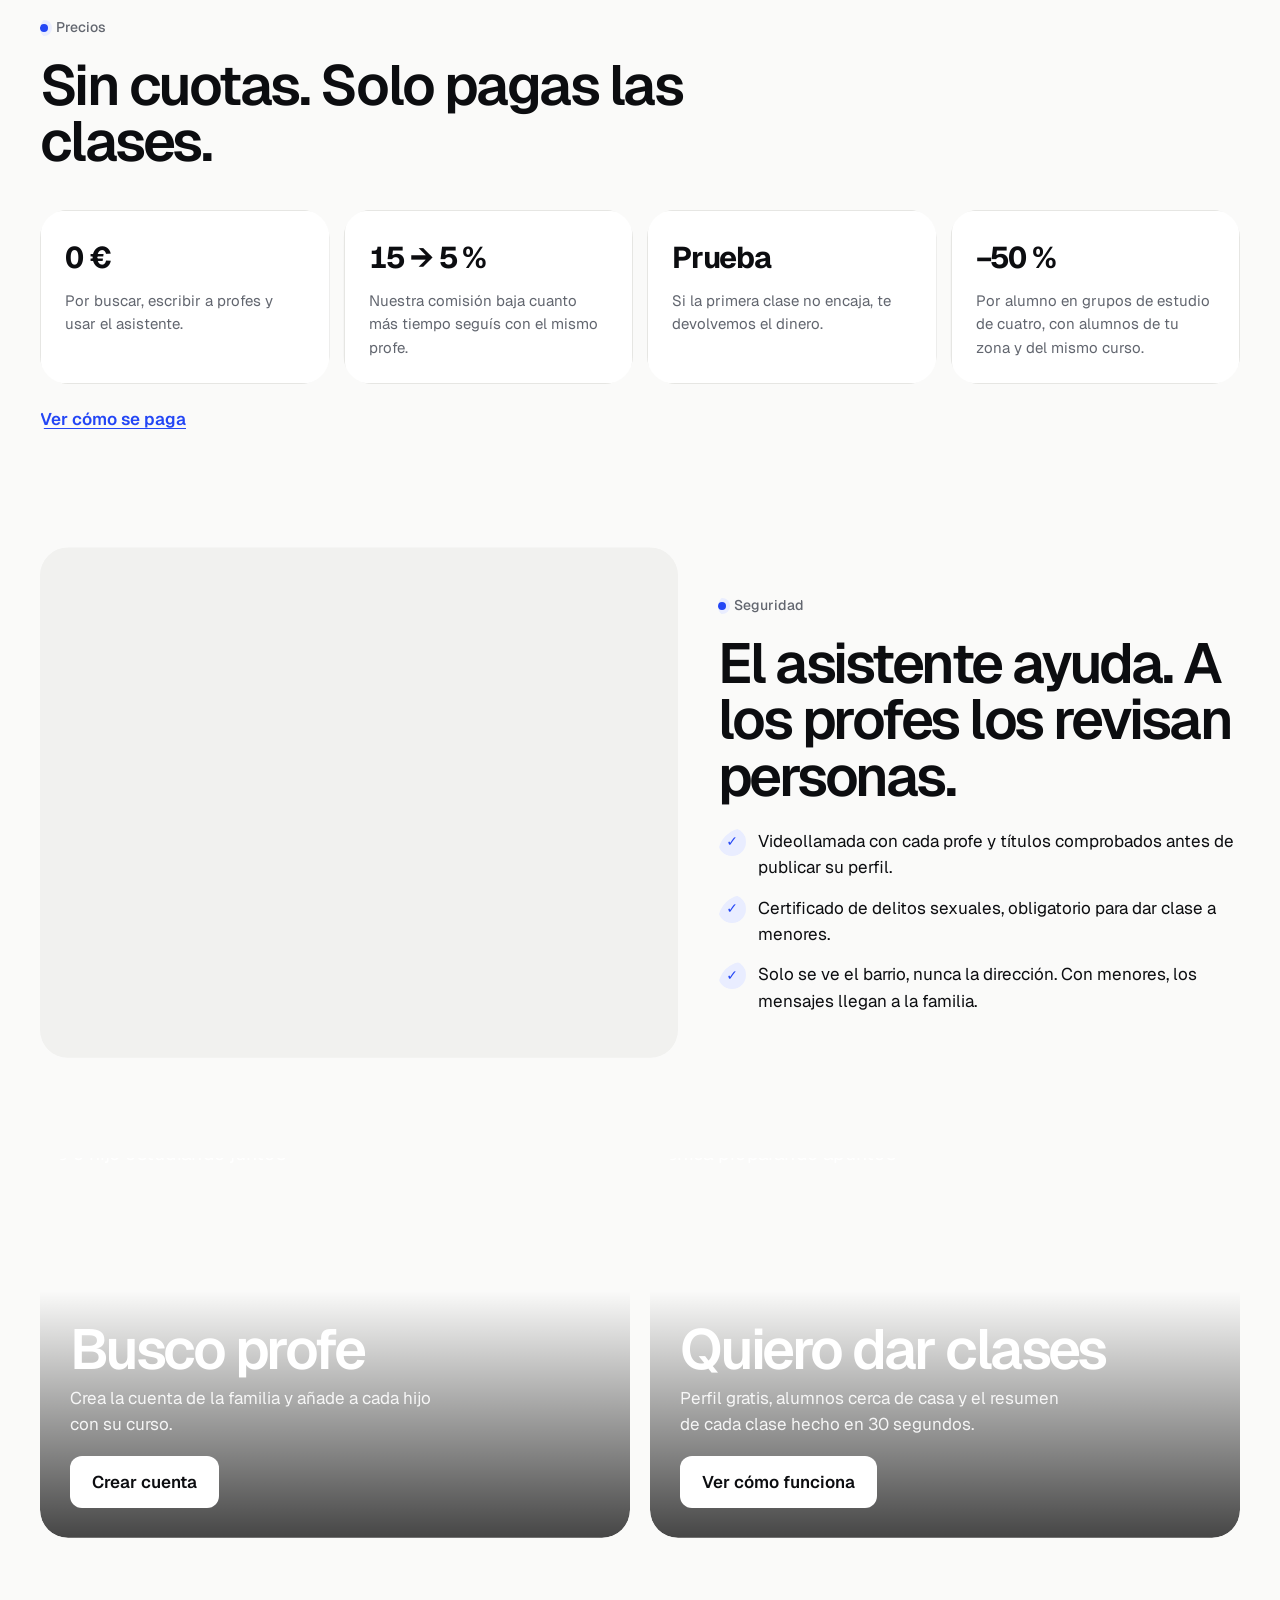
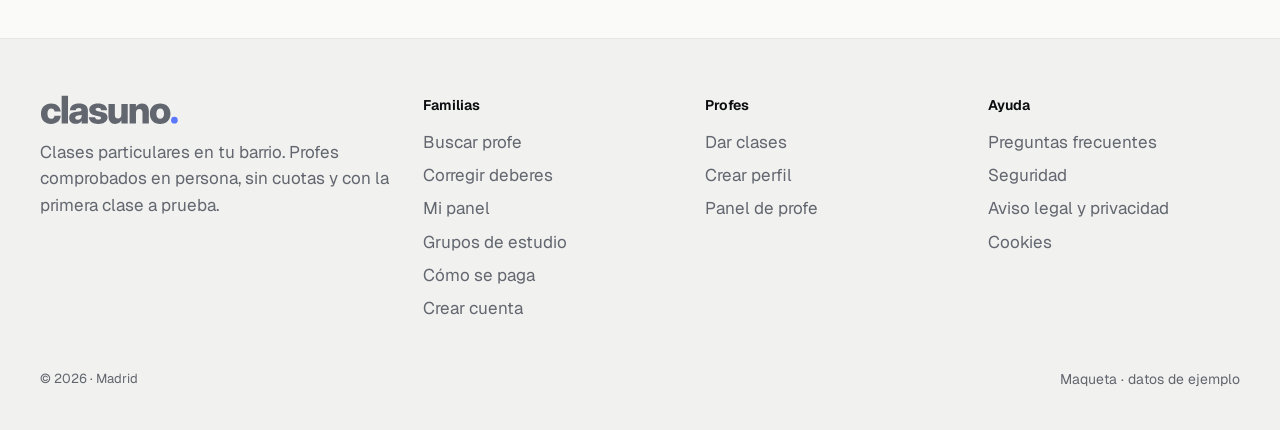
==== commit 64f7175e: "Portada: animaciones más trabajadas al hacer scroll Títulos que suben palabra a palabra, tarjetas de" ====
--- a/web/index.html
+++ b/web/index.html
@@ -17,17 +17,37 @@
 .entradilla{font-size:19px;color:var(--tinta-2);max-width:640px;margin-top:16px}
 
 /* ---------- Animaciones al hacer scroll ---------- */
-.js-anim .rv{opacity:0;transform:translateY(28px);transition:opacity .8s cubic-bezier(.2,.8,.2,1),transform .95s cubic-bezier(.2,.8,.2,1),filter .8s,clip-path 1.1s cubic-bezier(.7,0,.2,1)}
-.js-anim .rv.izq{transform:translateX(-48px)}
-.js-anim .rv.der{transform:translateX(48px)}
-.js-anim .rv.titulo{transform:translateY(34px);filter:blur(10px)}
-.js-anim .rv.zoom{transform:scale(.93)}
-.js-anim .rv.cortina{opacity:1;transform:none;clip-path:inset(0 0 100% 0 round 24px)}
-.js-anim .rv.cortina img{transform:scale(1.18);transition:transform 1.6s cubic-bezier(.2,.8,.2,1)}
-.js-anim .rv.dentro{opacity:1;transform:none;filter:none;clip-path:inset(0 0 0 0 round 24px)}
+:root{--sal:cubic-bezier(.16,1,.3,1);--rebote:cubic-bezier(.34,1.56,.64,1)}
+/* Barra de progreso de lectura */
+.barra-scroll{position:fixed;top:0;left:0;right:0;height:3px;z-index:1001;pointer-events:none;background:linear-gradient(90deg,var(--butano),#8EA2FF);transform-origin:0 50%;transform:scaleX(var(--prog,0))}
+/* Piezas que entran: cada una con su forma */
+.js-anim .rv{opacity:0;transition:opacity .9s var(--sal),transform 1.2s var(--sal),filter .9s var(--sal),clip-path 1.4s var(--sal);transition-delay:var(--d,0ms)}
+.js-anim .rv.sube{transform:translateY(44px)}
+.js-anim .rv.izq{transform:translate3d(-80px,24px,0) rotate(-2deg)}
+.js-anim .rv.der{transform:translate3d(80px,24px,0) rotate(2deg)}
+.js-anim .rv.zoom{transform:perspective(1400px) rotateX(18deg) translateY(60px) scale(.94);transform-origin:50% 0}
+.js-anim .rv.carta{transform:perspective(900px) rotateX(-40deg) translateY(60px);transform-origin:50% 100%}
+.js-anim .rv.pastilla{transform:translateY(16px) scale(.7);transition-timing-function:var(--sal),var(--rebote)}
+.js-anim .rv.cortina{opacity:1;clip-path:inset(16% 12% 16% 12% round 60px)}
+.js-anim .rv.cortina img{transform:scale(1.4);transition:transform 2s var(--sal) var(--d,0ms)}
+.js-anim .rv.dentro{opacity:1;transform:none;filter:none;clip-path:inset(0 round 28px)}
 .js-anim .rv.cortina.dentro img{transform:none}
-.js-anim .seccion.oscura{transition:background-color 1s}
-.js-anim .seccion.oscura:not(.encendida){background-color:var(--papel)}
+/* El punto de la etiqueta salta y suelta una onda */
+.js-anim .etq-ia.rv i{transform:scale(0);transition:transform .7s var(--rebote) calc(var(--d,0ms) + 250ms)}
+.js-anim .etq-ia.rv.dentro i{transform:none;animation:onda 1.4s calc(var(--d,0ms) + 500ms) both}
+@keyframes onda{0%{box-shadow:0 0 0 0 var(--butano)}60%{box-shadow:0 0 0 12px transparent}61%{box-shadow:0 0 0 0 var(--butano-claro)}100%{box-shadow:0 0 0 4px var(--butano-claro)}}
+/* Los ✓ de seguridad aparecen girando */
+.js-anim .personas li.rv::before{transform:scale(0) rotate(-120deg);transition:transform .7s var(--rebote) calc(var(--d,0ms) + 200ms)}
+.js-anim .personas li.rv.dentro::before{transform:none}
+/* Títulos: cada palabra sube desde detrás de una línea */
+.js-anim .tit .pal{display:inline-block;overflow:hidden;vertical-align:top;padding:0 .04em .14em;margin:0 -.04em -.14em}
+.js-anim .tit .pal > span{display:inline-block;transform:translateY(110%) rotate(6deg);transform-origin:0 100%;transition:transform 1.1s var(--sal);transition-delay:calc(var(--d,0ms) + var(--k) * 55ms)}
+.js-anim .tit.dentro .pal > span{transform:none}
+/* Fotos con un poco de profundidad al hacer scroll */
+.js-anim .personas .foto img,.js-anim .puerta img{scale:1.14}
+/* La sección oscura se abre hasta ocupar todo el ancho */
+.js-anim .seccion.oscura{clip-path:inset(0 calc((1 - var(--abre,1)) * 6vw) round calc((1 - var(--abre,1)) * 56px))}
+.hechos b{font-variant-numeric:tabular-nums}
 
 /* ---------- 1. Consola ---------- */
 .consola{padding:72px 0 40px}
@@ -365,8 +385,10 @@
   if (!('IntersectionObserver' in window) || matchMedia('(prefers-reduced-motion: reduce)').matches) return;
   document.documentElement.classList.add('js-anim');
   const TIPOS = [
-    ['.etq-ia, .entradilla, .caja-ia, .ejemplos > button, .hechos > .hoja, .seccion > .envoltura > p:last-child, .personas li', ''],
-    ['h1, h2:not(.puerta h2)', 'titulo'],
+    ['h1, h2', 'tit'],
+    ['.etq-ia, .entradilla, .caja-ia, .seccion > .envoltura > p:last-child, .personas li', 'sube'],
+    ['.ejemplos > button', 'pastilla'],
+    ['.hechos > .hoja', 'carta'],
     ['.funcion > :first-child', 'izq'],
     ['.funcion > :last-child', 'der'],
     ['.seccion > .envoltura > .hoja.panel-f', 'zoom'],
@@ -375,27 +397,55 @@
   const piezas = new Set();
   for (const [sel, tipo] of TIPOS) document.querySelectorAll('main ' + sel.split(', ').join(', main ')).forEach(el => {
     if (el.closest('#resultado') || piezas.has(el)) return;
-    el.classList.add('rv'); if (tipo) el.classList.add(tipo); piezas.add(el);
+    el.classList.add(tipo === 'tit' ? 'tit' : 'rv', tipo); piezas.add(el);
+    // Los títulos se parten en palabras (el lector de pantalla sigue leyendo la frase entera)
+    if (tipo === 'tit' && !el.children.length) {
+      const txt = el.textContent.trim(); el.setAttribute('aria-label', txt);
+      el.innerHTML = txt.split(/\s+/).map((p, k) => `<span class="pal" aria-hidden="true"><span style="--k:${k}">${p}</span></span>`).join(' ');
+    }
   });
-  // Las que entran a la vez salen una detrás de otra
-  // Lo que entra con cortina está recortado del todo y el navegador no lo «ve»: se vigila su contenedor
+  // Las cifras de precios cuentan desde cero
+  const contar = b => {
+    const orig = b.textContent; if (!/\d/.test(orig)) return;
+    const t0 = performance.now();
+    const paso = t => { const p = Math.min(1, (t - t0) / 1500), e = 1 - Math.pow(1 - p, 4);
+      b.textContent = p < 1 ? orig.replace(/\d+/g, n => Math.round(+n * e)) : orig; if (p < 1) requestAnimationFrame(paso); };
+    requestAnimationFrame(paso);
+  };
+  // Lo que entra con cortina está recortado y el navegador no lo «ve» bien: se vigila su contenedor
   const vigilados = new Map();
   piezas.forEach(el => { const v = el.classList.contains('cortina') ? el.parentElement : el; vigilados.set(v, [...(vigilados.get(v) || []), el]); });
+  // Las que entran a la vez salen una detrás de otra
   const io = new IntersectionObserver(entradas => {
     const nuevas = entradas.filter(e => e.isIntersecting).flatMap(e => { io.unobserve(e.target); return vigilados.get(e.target) || []; })
       .sort((a, b) => a.compareDocumentPosition(b) & Node.DOCUMENT_POSITION_FOLLOWING ? -1 : 1);
-    nuevas.forEach((el, k) => {
-      const ms = Math.min(k, 7) * 110;
-      el.style.transitionDelay = ms + 'ms';
+    let ms = 0;
+    nuevas.forEach(el => {
+      el.style.setProperty('--d', ms + 'ms');
       el.classList.add('dentro');
+      if (el.classList.contains('carta')) setTimeout(() => contar(el.querySelector('b')), ms + 200);
       // Al acabar se le quitan las clases para que vuelvan sus efectos de siempre (hover, etc.)
-      setTimeout(() => { el.classList.remove('rv', 'dentro', 'titulo', 'izq', 'der', 'zoom', 'cortina'); el.style.transitionDelay = ''; }, ms + 1700);
+      if (el.classList.contains('rv')) setTimeout(() => { el.classList.remove('rv', 'dentro', 'sube', 'izq', 'der', 'zoom', 'carta', 'pastilla', 'cortina'); el.style.removeProperty('--d'); }, ms + 2400);
+      ms += el.classList.contains('tit') ? 140 + el.querySelectorAll('.pal').length * 35 : el.classList.contains('pastilla') ? 60 : 120;
     });
-  }, { threshold: .15, rootMargin: '0px 0px -6% 0px' });
+  }, { threshold: .12, rootMargin: '0px 0px -6% 0px' });
   vigilados.forEach((_, v) => io.observe(v));
-  // La sección oscura «apaga la luz» al llegar
-  const osc = new IntersectionObserver(es => es.forEach(e => { if (e.isIntersecting) { e.target.classList.add('encendida'); osc.unobserve(e.target); } }), { threshold: .2 });
-  document.querySelectorAll('.seccion.oscura').forEach(s => osc.observe(s));
+
+  // Efectos que siguen al scroll: barra de progreso, profundidad de las fotos y sección oscura que se abre
+  const barra = document.createElement('div'); barra.className = 'barra-scroll'; barra.setAttribute('aria-hidden', 'true'); document.body.append(barra);
+  const fotos = [...document.querySelectorAll('.personas .foto img, .puerta img')];
+  const osc = document.querySelector('.seccion.oscura');
+  let pendiente = false;
+  const mover = () => {
+    pendiente = false; const vh = innerHeight, max = document.documentElement.scrollHeight - vh;
+    barra.style.setProperty('--prog', max > 0 ? (scrollY / max).toFixed(4) : 0);
+    fotos.forEach(img => { const r = img.parentElement.getBoundingClientRect(); if (r.bottom < 0 || r.top > vh) return;
+      img.style.translate = `0 ${(-(r.top + r.height / 2 - vh / 2) / vh * 26).toFixed(1)}px`; });
+    if (osc) { const r = osc.getBoundingClientRect(); osc.style.setProperty('--abre', Math.max(0, Math.min(1, (vh - r.top) / (vh * .75))).toFixed(3)); }
+  };
+  addEventListener('scroll', () => { if (!pendiente) { pendiente = true; requestAnimationFrame(mover); } }, { passive: true });
+  addEventListener('resize', mover);
+  mover();
 })();
 </script>
 <script src="assets/datos.js"></script>
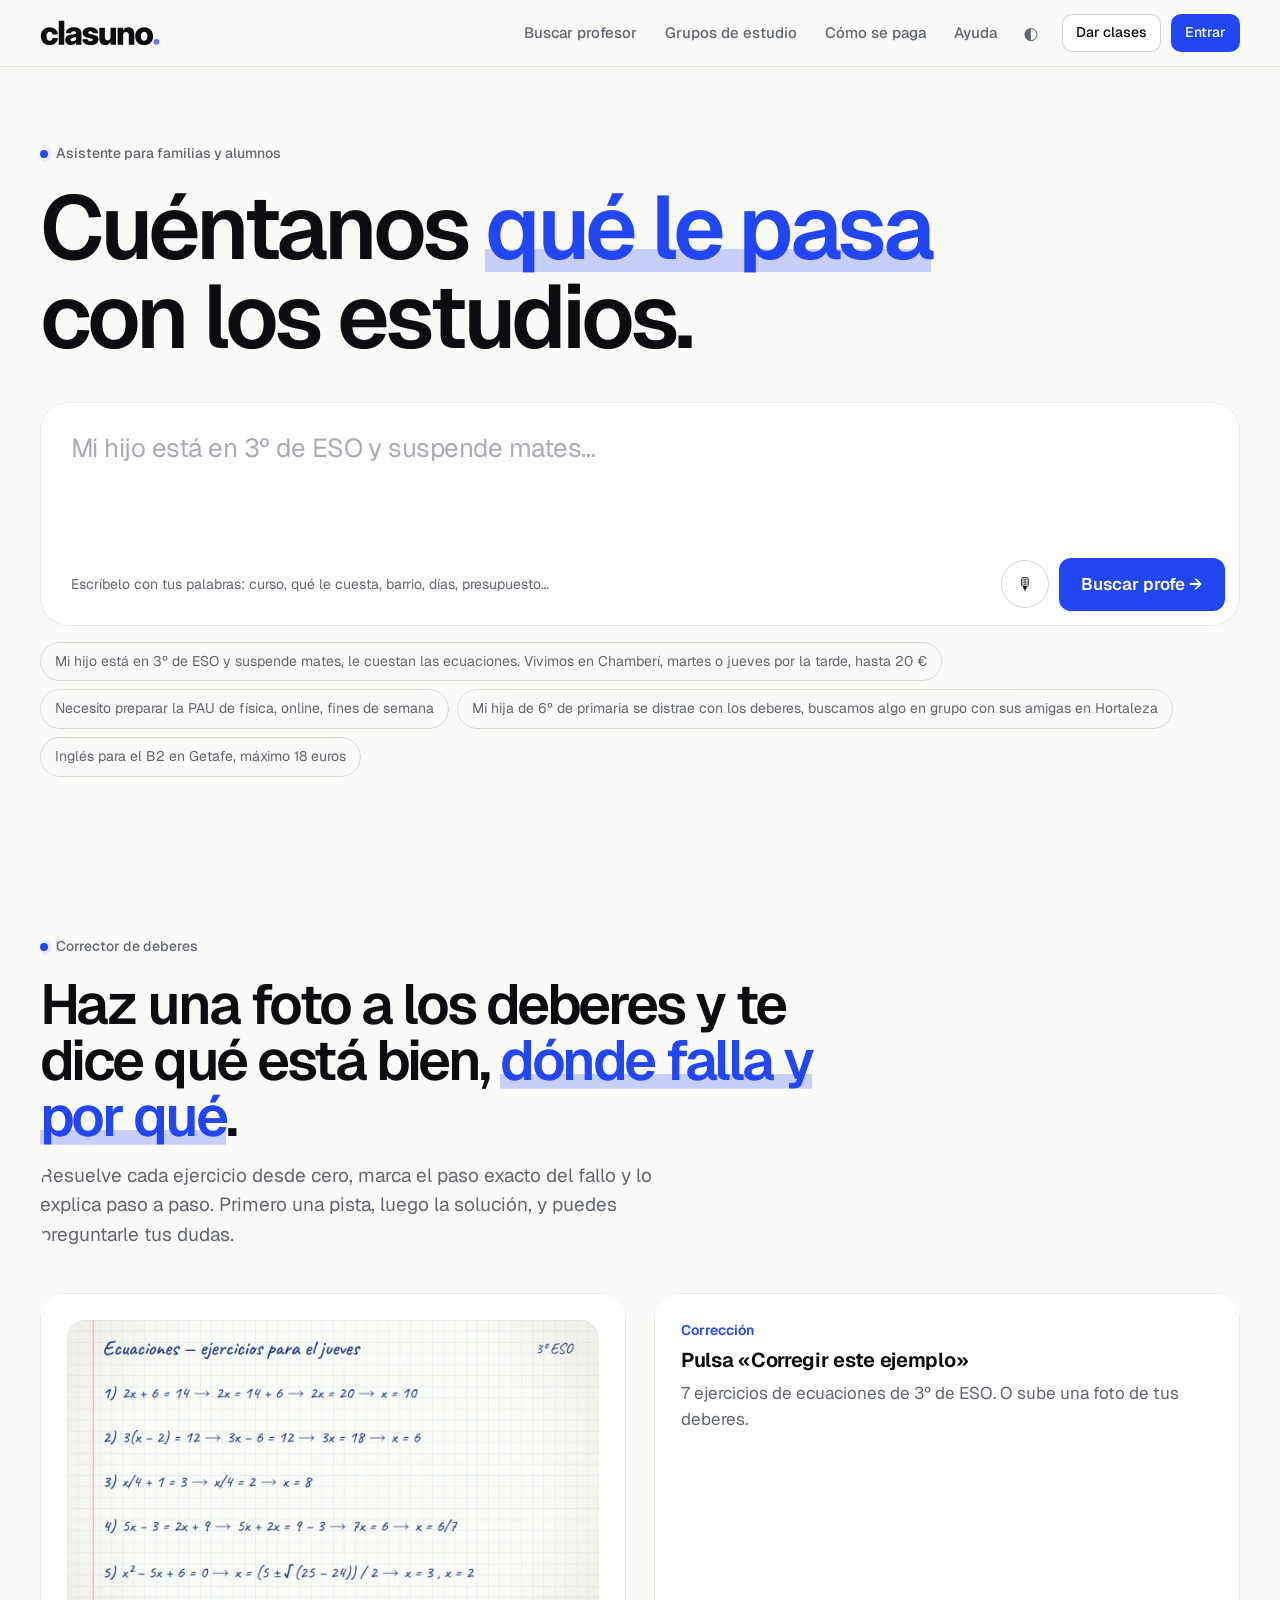
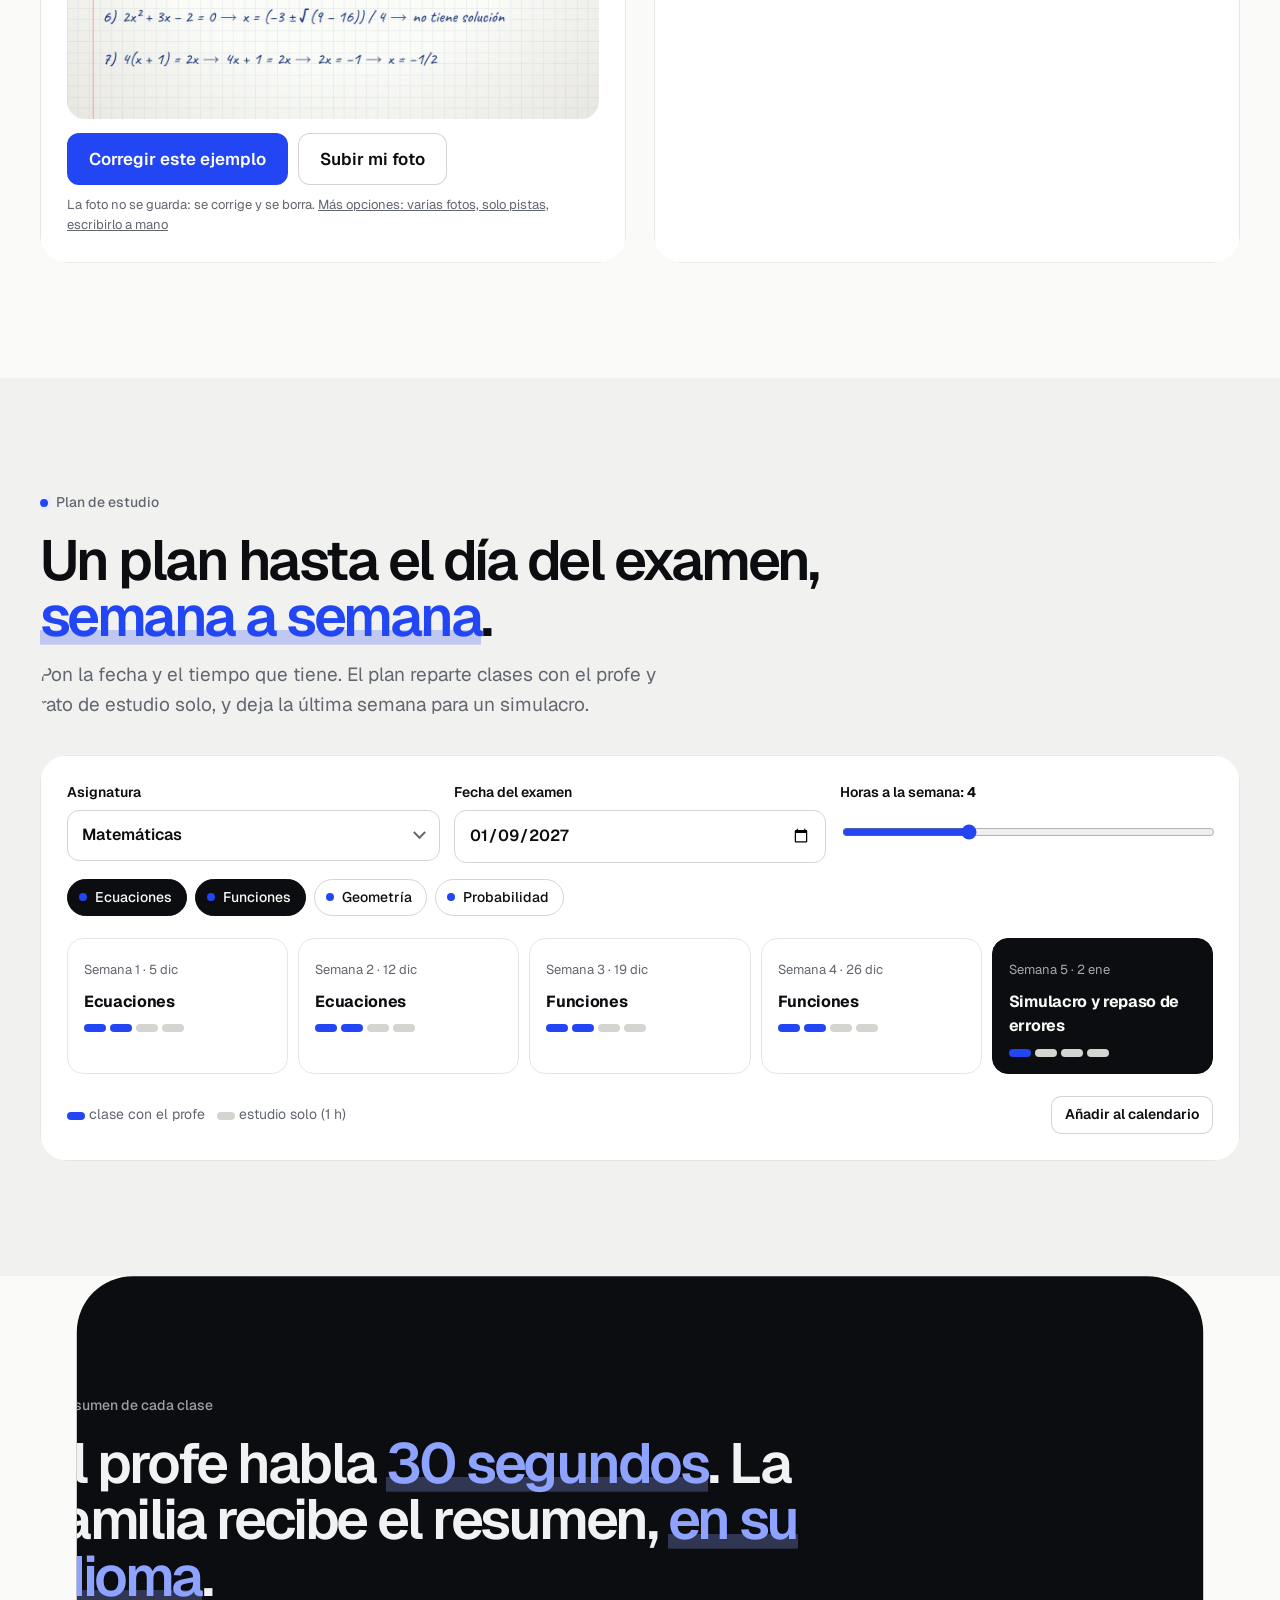
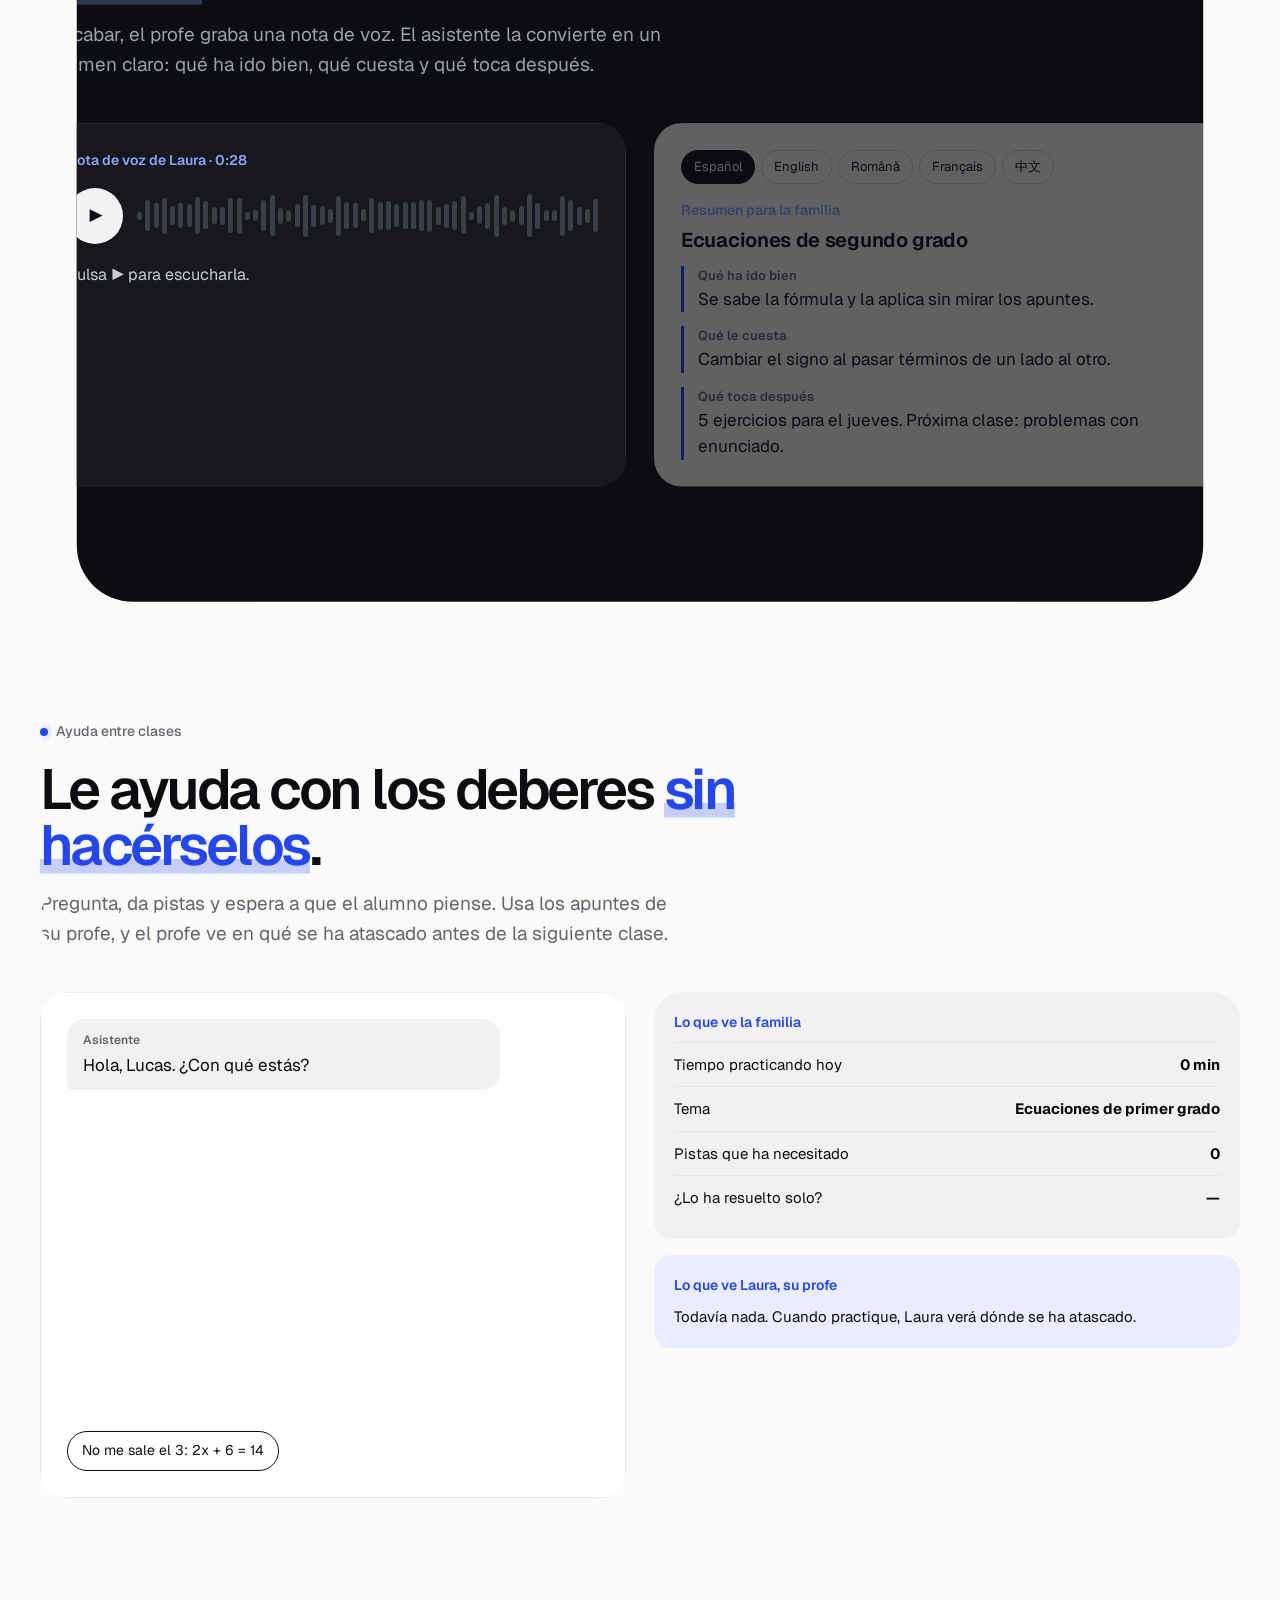
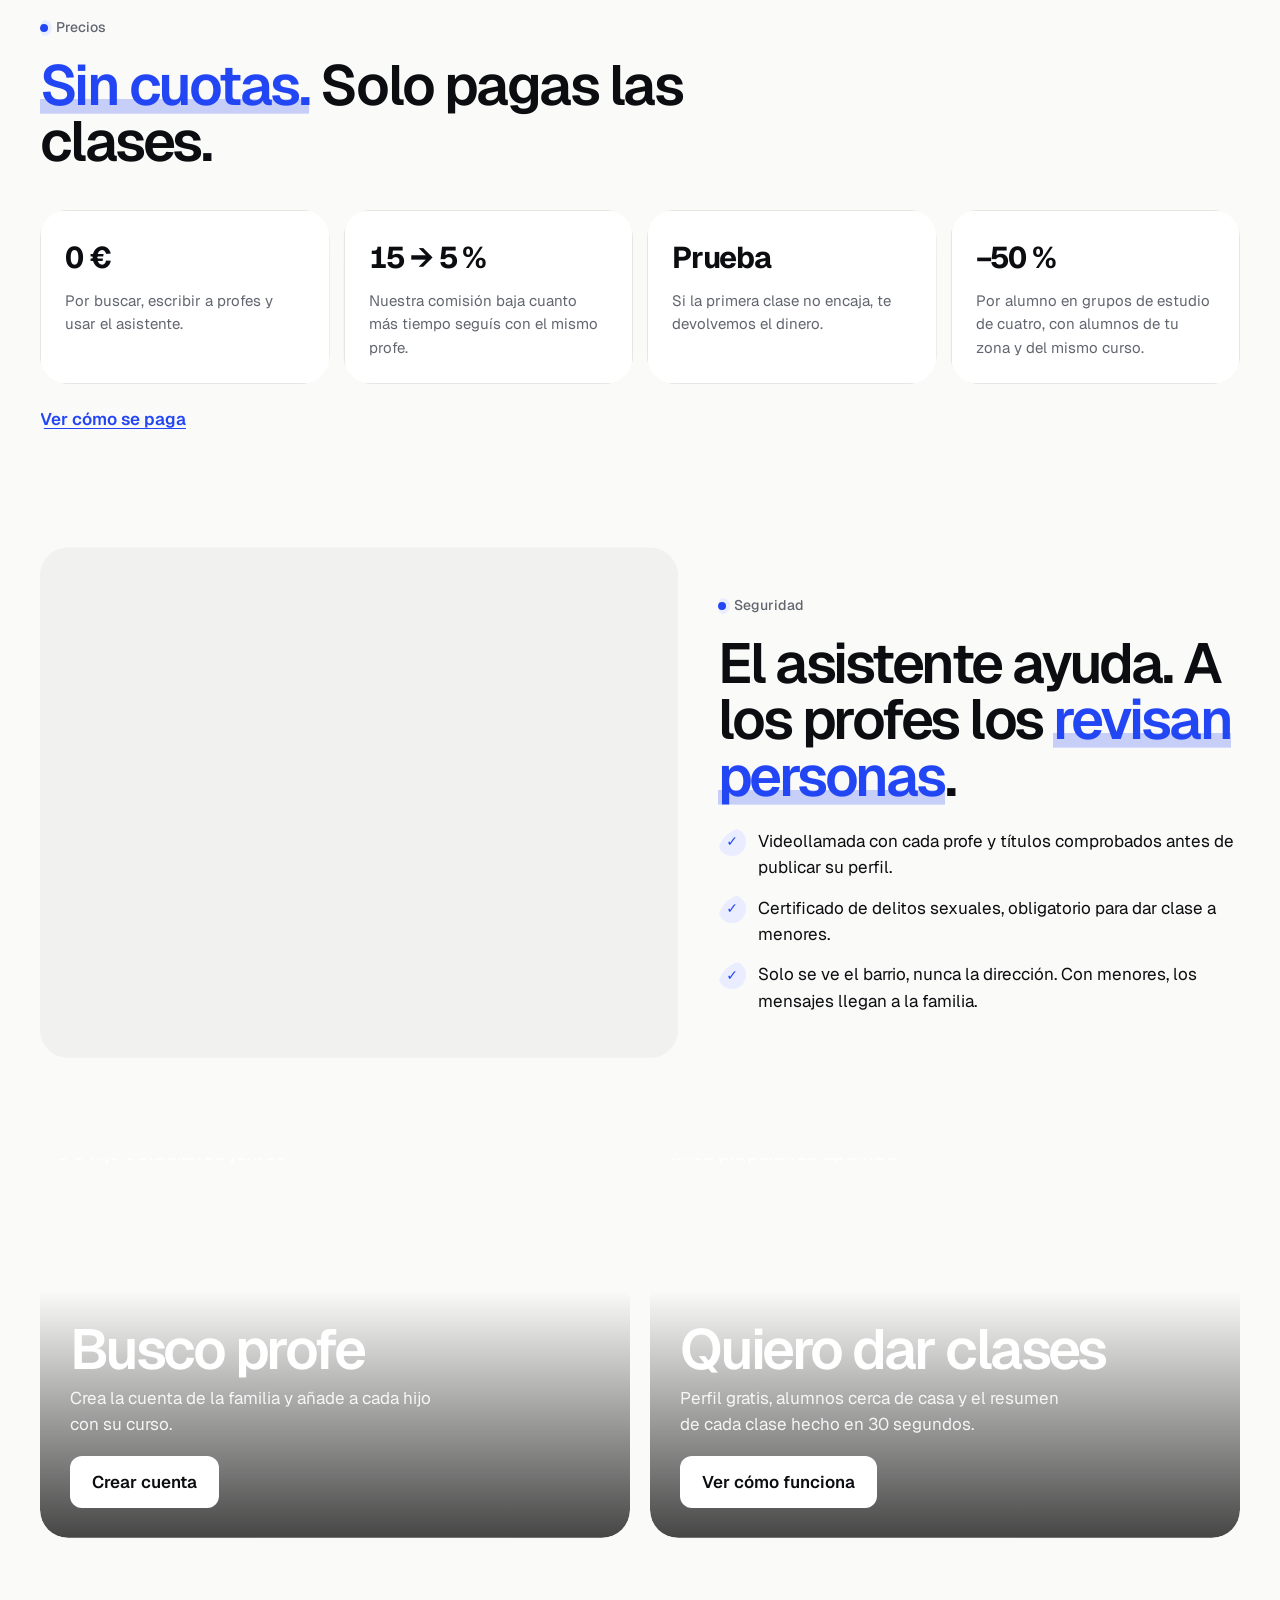
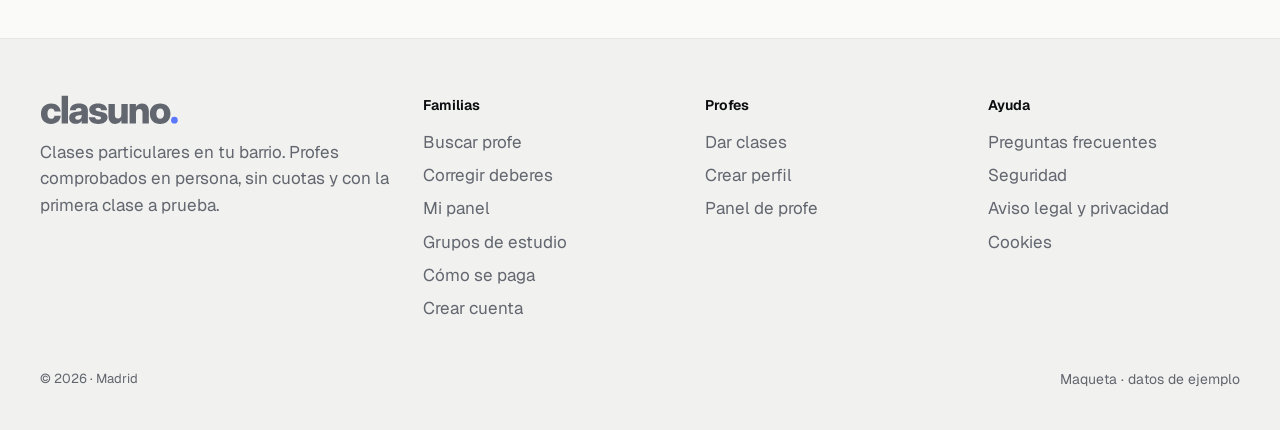
==== commit 6ba0457e: "Portada: las animaciones señalan lo importante de cada apartado - La frase clave de cada título se p" ====
--- a/web/index.html
+++ b/web/index.html
@@ -32,6 +32,7 @@
 .js-anim .rv.cortina img{transform:scale(1.4);transition:transform 2s var(--sal) var(--d,0ms)}
 .js-anim .rv.dentro{opacity:1;transform:none;filter:none;clip-path:inset(0 round 28px)}
 .js-anim .rv.cortina.dentro img{transform:none}
+.js-anim .rv.dentro.vacio{opacity:.35}
 /* El punto de la etiqueta salta y suelta una onda */
 .js-anim .etq-ia.rv i{transform:scale(0);transition:transform .7s var(--rebote) calc(var(--d,0ms) + 250ms)}
 .js-anim .etq-ia.rv.dentro i{transform:none;animation:onda 1.4s calc(var(--d,0ms) + 500ms) both}
@@ -47,7 +48,48 @@
 .js-anim .personas .foto img,.js-anim .puerta img{scale:1.14}
 /* La sección oscura se abre hasta ocupar todo el ancho */
 .js-anim .seccion.oscura{clip-path:inset(0 calc((1 - var(--abre,1)) * 6vw) round calc((1 - var(--abre,1)) * 56px))}
-.hechos b{font-variant-numeric:tabular-nums}
+.hechos b{font-variant-numeric:tabular-nums;transform-origin:0 70%}
+.js-anim main{overflow-x:clip}
+@media (max-width:960px){.js-anim .rv.izq,.js-anim .rv.der{transform:translateY(50px) scale(.97)}}
+
+/* Lo importante de cada título: en azul y subrayado con un trazo de rotulador */
+.clave{--marca:color-mix(in srgb,var(--butano) 24%,transparent);font-style:normal;color:var(--butano);background:linear-gradient(var(--marca),var(--marca)) no-repeat 0 86%/100% .26em;-webkit-box-decoration-break:clone;box-decoration-break:clone}
+.oscura .clave{color:#8EA2FF;--marca:rgba(142,162,255,.28)}
+.js-anim .tit .clave{color:inherit;background-size:0% .26em;transition:background-size 1.1s var(--sal) var(--fin,0ms),color .7s ease var(--fin,0ms)}
+.js-anim .tit.dentro .clave{color:var(--butano);background-size:100% .26em}
+.js-anim .oscura .tit.dentro .clave{color:#8EA2FF}
+
+/* Llamadas de atención: un brillo cruza el botón principal y un anillo late en lo que hay que tocar */
+.brilla{position:relative;overflow:hidden;isolation:isolate}
+.brilla::after{content:"";position:absolute;inset:0;pointer-events:none;background:linear-gradient(105deg,transparent 30%,var(--brillo,rgba(255,255,255,.55)) 50%,transparent 70%);transform:translateX(-110%);animation:brillo 1.3s var(--sal) var(--retraso,0ms) 2 both}
+.boton.sec.brilla,.puerta .boton.brilla{--brillo:color-mix(in srgb,var(--butano) 28%,transparent)}
+@keyframes brillo{to{transform:translateX(110%)}}
+.llama{animation:llamada 1.7s ease-out var(--retraso,0ms) 3}
+@keyframes llamada{0%{box-shadow:0 0 0 0 var(--anillo,color-mix(in srgb,var(--butano) 50%,transparent))}75%,100%{box-shadow:0 0 0 16px transparent}}
+.play.llama{--anillo:rgba(241,242,244,.45)}
+.caja-ia.luce{animation:cajaLuz 2.4s var(--sal) var(--retraso,0ms) both}
+@keyframes cajaLuz{0%,100%{}30%{border-color:var(--butano);box-shadow:0 0 0 6px var(--butano-claro),0 30px 60px -30px rgba(12,13,16,.25)}}
+.hechos b.pop{animation:pop .6s var(--rebote)}
+@keyframes pop{45%{transform:scale(1.14);color:var(--butano)}}
+
+/* Las demos se ponen en marcha al llegar: el plan se reparte, la nota de voz se dibuja */
+.js-anim .linea-plan:not(.vista) .semana-p,.js-anim .linea-plan:not(.vista) .pz i,.js-anim .ondas:not(.vista) i{animation-play-state:paused}
+.js-anim .semana-p .pz{animation-delay:inherit}
+.js-anim .semana-p .pz i{animation:crece .9s var(--sal) both;animation-delay:inherit;transform-origin:0 50%}
+@keyframes crece{from{transform:scaleX(0)}}
+.js-anim .linea-plan.vista .semana-p.ultima{animation:aparecePlan .5s both cubic-bezier(.2,.8,.2,1),destaca 2.6s ease-out}
+@keyframes destaca{0%,35%{box-shadow:0 0 0 0 color-mix(in srgb,var(--butano) 60%,transparent)}100%{box-shadow:0 0 0 16px transparent}}
+.js-anim .ondas i{animation:ola .8s var(--rebote) both;animation-delay:calc(var(--n,0) * 16ms)}
+@keyframes ola{from{transform:scaleY(.06)}}
+.corr-barrido.repaso:not(.on){animation:repaso 1.7s cubic-bezier(.45,0,.25,1) var(--retraso,0ms) both}
+@keyframes repaso{0%{top:0;opacity:0}12%,85%{opacity:1}100%{top:100%;opacity:0}}
+
+/* Con ratón: las tarjetas se inclinan y siguen la luz */
+.puerta{transition:transform .7s var(--sal)}
+.puerta .reflejo{position:absolute;inset:0;z-index:1;pointer-events:none;opacity:0;transition:opacity .4s;background:radial-gradient(460px circle at var(--mx,50%) var(--my,50%),rgba(255,255,255,.2),transparent 60%)}
+.puerta:hover .reflejo{opacity:1}
+.hechos .hoja.foco{background-image:radial-gradient(240px circle at var(--mx,50%) var(--my,50%),color-mix(in srgb,var(--butano) 11%,transparent),transparent 70%)}
+.iman{transition:translate .5s var(--sal)}
 
 /* ---------- 1. Consola ---------- */
 .consola{padding:72px 0 40px}
@@ -193,7 +235,7 @@
   <section class="consola">
     <div class="envoltura">
       <p class="etq-ia"><i></i>Asistente para familias y alumnos</p>
-      <h1>Cuéntanos qué le pasa con los estudios.</h1>
+      <h1>Cuéntanos <em class="clave">qué le pasa</em> con los estudios.</h1>
       <form class="caja-ia" id="fIA">
         <label for="texto" class="oculto">Qué necesitáis</label>
         <textarea id="texto" rows="3" placeholder=""></textarea>
@@ -239,7 +281,7 @@
   <section class="seccion">
     <div class="envoltura">
       <p class="etq-ia"><i></i>Corrector de deberes</p>
-      <h2>Haz una foto a los deberes y te dice qué está bien, dónde falla y por qué.</h2>
+      <h2>Haz una foto a los deberes y te dice qué está bien, <em class="clave">dónde falla y por qué</em>.</h2>
       <p class="entradilla">Resuelve cada ejercicio desde cero, marca el paso exacto del fallo y lo explica paso a paso. Primero una pista, luego la solución, y puedes preguntarle tus dudas.</p>
       <div class="funcion">
         <div class="hoja panel-f">
@@ -266,7 +308,7 @@
   <section class="seccion" style="background:var(--papel-2);padding-top:clamp(64px,9vw,110px)">
     <div class="envoltura">
       <p class="etq-ia"><i></i>Plan de estudio</p>
-      <h2>Un plan hasta el día del examen, semana a semana.</h2>
+      <h2>Un plan hasta el día del examen, <em class="clave">semana a semana</em>.</h2>
       <p class="entradilla">Pon la fecha y el tiempo que tiene. El plan reparte clases con el profe y rato de estudio solo, y deja la última semana para un simulacro.</p>
       <div class="hoja panel-f" style="margin-top:36px">
         <div class="controles-plan">
@@ -288,7 +330,7 @@
   <section class="seccion oscura">
     <div class="envoltura">
       <p class="etq-ia" style="color:#9BA0A9"><i></i>Resumen de cada clase</p>
-      <h2>El profe habla 30 segundos. La familia recibe el resumen, en su idioma.</h2>
+      <h2>El profe habla <em class="clave">30 segundos</em>. La familia recibe el resumen, <em class="clave">en su idioma</em>.</h2>
       <p class="entradilla">Al acabar, el profe graba una nota de voz. El asistente la convierte en un resumen claro: qué ha ido bien, qué cuesta y qué toca después.</p>
       <div class="funcion">
         <div class="tarjeta-osc">
@@ -310,7 +352,7 @@
   <section class="seccion">
     <div class="envoltura">
       <p class="etq-ia"><i></i>Ayuda entre clases</p>
-      <h2>Le ayuda con los deberes sin hacérselos.</h2>
+      <h2>Le ayuda con los deberes <em class="clave">sin hacérselos</em>.</h2>
       <p class="entradilla">Pregunta, da pistas y espera a que el alumno piense. Usa los apuntes de su profe, y el profe ve en qué se ha atascado antes de la siguiente clase.</p>
       <div class="funcion">
         <div class="hoja panel-f">
@@ -338,7 +380,7 @@
   <section class="seccion" style="padding-top:0">
     <div class="envoltura">
       <p class="etq-ia"><i></i>Precios</p>
-      <h2>Sin cuotas. Solo pagas las clases.</h2>
+      <h2><em class="clave">Sin cuotas.</em> Solo pagas las clases.</h2>
       <div class="hechos">
         <div class="hoja"><b>0 €</b><p>Por buscar, escribir a profes y usar el asistente.</p></div>
         <div class="hoja"><b>15 → 5 %</b><p>Nuestra comisión baja cuanto más tiempo seguís con el mismo profe.</p></div>
@@ -355,7 +397,7 @@
       <div class="foto"><img src="https://images.unsplash.com/photo-1758525861793-9258e09708e2?auto=format&fit=crop&w=1200&q=70" alt="Una profesora ayuda a una niña con los deberes" loading="lazy"></div>
       <div>
         <p class="etq-ia"><i></i>Seguridad</p>
-        <h2>El asistente ayuda. A los profes los revisan personas.</h2>
+        <h2>El asistente ayuda. A los profes los <em class="clave">revisan personas</em>.</h2>
         <ul>
           <li>Videollamada con cada profe y títulos comprobados antes de publicar su perfil.</li>
           <li>Certificado de delitos sexuales, obligatorio para dar clase a menores.</li>
@@ -398,20 +440,45 @@
   for (const [sel, tipo] of TIPOS) document.querySelectorAll('main ' + sel.split(', ').join(', main ')).forEach(el => {
     if (el.closest('#resultado') || piezas.has(el)) return;
     el.classList.add(tipo === 'tit' ? 'tit' : 'rv', tipo); piezas.add(el);
-    // Los títulos se parten en palabras (el lector de pantalla sigue leyendo la frase entera)
-    if (tipo === 'tit' && !el.children.length) {
-      const txt = el.textContent.trim(); el.setAttribute('aria-label', txt);
-      el.innerHTML = txt.split(/\s+/).map((p, k) => `<span class="pal" aria-hidden="true"><span style="--k:${k}">${p}</span></span>`).join(' ');
-    }
+    if (tipo === 'tit') partir(el);
   });
-  // Las cifras de precios cuentan desde cero
+
+  // Los títulos se parten en palabras, respetando la frase clave (el lector de pantalla sigue leyendo la frase entera)
+  function partir(h) {
+    h.setAttribute('aria-label', h.textContent.trim().replace(/\s+/g, ' '));
+    let k = 0;
+    const recorrer = nodo => [...nodo.childNodes].forEach(n => {
+      if (n.nodeType === 1) return recorrer(n);
+      if (n.nodeType !== 3) return;
+      const frag = document.createDocumentFragment();
+      n.textContent.split(/(\s+)/).forEach(t => {
+        if (!t) return;
+        if (/^\s+$/.test(t)) return frag.append(' ');
+        const pal = document.createElement('span'), s = document.createElement('span');
+        pal.className = 'pal'; pal.setAttribute('aria-hidden', 'true'); s.style.setProperty('--k', k++); s.textContent = t;
+        pal.append(s); frag.append(pal);
+      });
+      n.replaceWith(frag);
+    });
+    recorrer(h);
+  }
+
+  // Las cifras de precios cuentan desde cero y dan un pequeño salto al llegar
   const contar = b => {
     const orig = b.textContent; if (!/\d/.test(orig)) return;
     const t0 = performance.now();
     const paso = t => { const p = Math.min(1, (t - t0) / 1500), e = 1 - Math.pow(1 - p, 4);
-      b.textContent = p < 1 ? orig.replace(/\d+/g, n => Math.round(+n * e)) : orig; if (p < 1) requestAnimationFrame(paso); };
+      b.textContent = p < 1 ? orig.replace(/\d+/g, n => Math.round(+n * e)) : orig;
+      if (p < 1) requestAnimationFrame(paso); else b.classList.add('pop'); };
     requestAnimationFrame(paso);
   };
+  // Llamada de atención con retraso: brillo, anillo o luz
+  const llamar = (el, clase, retraso) => { if (!el) return; el.style.setProperty('--retraso', retraso + 'ms'); el.classList.remove(clase); void el.offsetWidth; el.classList.add(clase); };
+  // Al entrar algunas piezas, se señala lo que hay que tocar
+  const AL_ENTRAR = [
+    ['.caja-ia', (el, d) => { llamar(el, 'luce', d + 900); llamar(document.getElementById('buscarIA'), 'brilla', d + 1500); }],
+    ['.puerta', (el, d) => llamar(el.querySelector('.boton'), 'brilla', d + 1300)]
+  ];
   // Lo que entra con cortina está recortado y el navegador no lo «ve» bien: se vigila su contenedor
   const vigilados = new Map();
   piezas.forEach(el => { const v = el.classList.contains('cortina') ? el.parentElement : el; vigilados.set(v, [...(vigilados.get(v) || []), el]); });
@@ -423,13 +490,58 @@
     nuevas.forEach(el => {
       el.style.setProperty('--d', ms + 'ms');
       el.classList.add('dentro');
+      const n = el.querySelectorAll('.pal').length;
+      if (n) el.style.setProperty('--fin', (ms + n * 55 + 450) + 'ms'); // la frase clave se subraya cuando ya han subido las palabras
       if (el.classList.contains('carta')) setTimeout(() => contar(el.querySelector('b')), ms + 200);
+      AL_ENTRAR.forEach(([sel, f]) => el.matches(sel) && f(el, ms));
       // Al acabar se le quitan las clases para que vuelvan sus efectos de siempre (hover, etc.)
       if (el.classList.contains('rv')) setTimeout(() => { el.classList.remove('rv', 'dentro', 'sube', 'izq', 'der', 'zoom', 'carta', 'pastilla', 'cortina'); el.style.removeProperty('--d'); }, ms + 2400);
       ms += el.classList.contains('tit') ? 140 + el.querySelectorAll('.pal').length * 35 : el.classList.contains('pastilla') ? 60 : 120;
     });
   }, { threshold: .12, rootMargin: '0px 0px -6% 0px' });
   vigilados.forEach((_, v) => io.observe(v));
+
+  // Las demos se ponen en marcha cuando se ven bien (una sola vez)
+  const DEMOS = [
+    // Corrector: un barrido de prueba sobre la hoja y luego el botón llama
+    ['#fotoExamen', () => { const b = document.getElementById('barrido'); llamar(b, 'repaso', 500);
+      const a = document.getElementById('analizar'); llamar(a, 'brilla', 2100); setTimeout(() => llamar(a, 'llama', 0), 2300); }],
+    // Plan: las semanas se reparten y la del simulacro se marca
+    ['#lineaPlan', el => el.classList.add('vista')],
+    // Nota de voz: las ondas se dibujan y el ▶ invita a pulsarlo
+    ['#ondas', el => { [...el.children].forEach((b, i) => b.style.setProperty('--n', i)); el.classList.add('vista'); llamar(document.getElementById('play'), 'llama', 1200); }],
+    // Tutor: la primera respuesta invita a probar
+    ['#respT', el => llamar(el.querySelector('button'), 'llama', 700)]
+  ];
+  const demo = new IntersectionObserver(es => es.forEach(e => {
+    if (!e.isIntersecting) return; demo.unobserve(e.target);
+    DEMOS.find(([sel]) => e.target.matches(sel))[1](e.target);
+  }), { threshold: .45 });
+  DEMOS.forEach(([sel]) => { const el = document.querySelector(sel); if (el) demo.observe(el); });
+
+  // Con ratón: tarjetas que se inclinan con reflejo, precios con foco de luz y botones «imán»
+  if (matchMedia('(hover: hover) and (pointer: fine)').matches) {
+    document.querySelectorAll('.puerta').forEach(p => {
+      const luz = document.createElement('span'); luz.className = 'reflejo'; p.insertBefore(luz, p.querySelector('div'));
+      p.addEventListener('pointermove', e => {
+        const r = p.getBoundingClientRect(), x = (e.clientX - r.left) / r.width, y = (e.clientY - r.top) / r.height;
+        p.style.setProperty('--mx', x * 100 + '%'); p.style.setProperty('--my', y * 100 + '%');
+        if (p.classList.contains('rv')) return;
+        p.style.transition = 'transform .25s ease-out';
+        p.style.transform = `perspective(1100px) rotateX(${((.5 - y) * 7).toFixed(2)}deg) rotateY(${((x - .5) * 9).toFixed(2)}deg) translateY(-4px)`;
+      });
+      p.addEventListener('pointerleave', () => { p.style.transition = ''; p.style.transform = ''; });
+    });
+    document.querySelectorAll('.hechos .hoja').forEach(h => {
+      h.addEventListener('pointermove', e => { const r = h.getBoundingClientRect(); h.style.setProperty('--mx', e.clientX - r.left + 'px'); h.style.setProperty('--my', e.clientY - r.top + 'px'); h.classList.add('foco'); });
+      h.addEventListener('pointerleave', () => h.classList.remove('foco'));
+    });
+    document.querySelectorAll('#buscarIA, #analizar').forEach(b => {
+      b.classList.add('iman');
+      b.addEventListener('pointermove', e => { const r = b.getBoundingClientRect(); b.style.translate = `${((e.clientX - r.left - r.width / 2) * .22).toFixed(1)}px ${((e.clientY - r.top - r.height / 2) * .3).toFixed(1)}px`; });
+      b.addEventListener('pointerleave', () => { b.style.translate = ''; });
+    });
+  }
 
   // Efectos que siguen al scroll: barra de progreso, profundidad de las fotos y sección oscura que se abre
   const barra = document.createElement('div'); barra.className = 'barra-scroll'; barra.setAttribute('aria-hidden', 'true'); document.body.append(barra);
